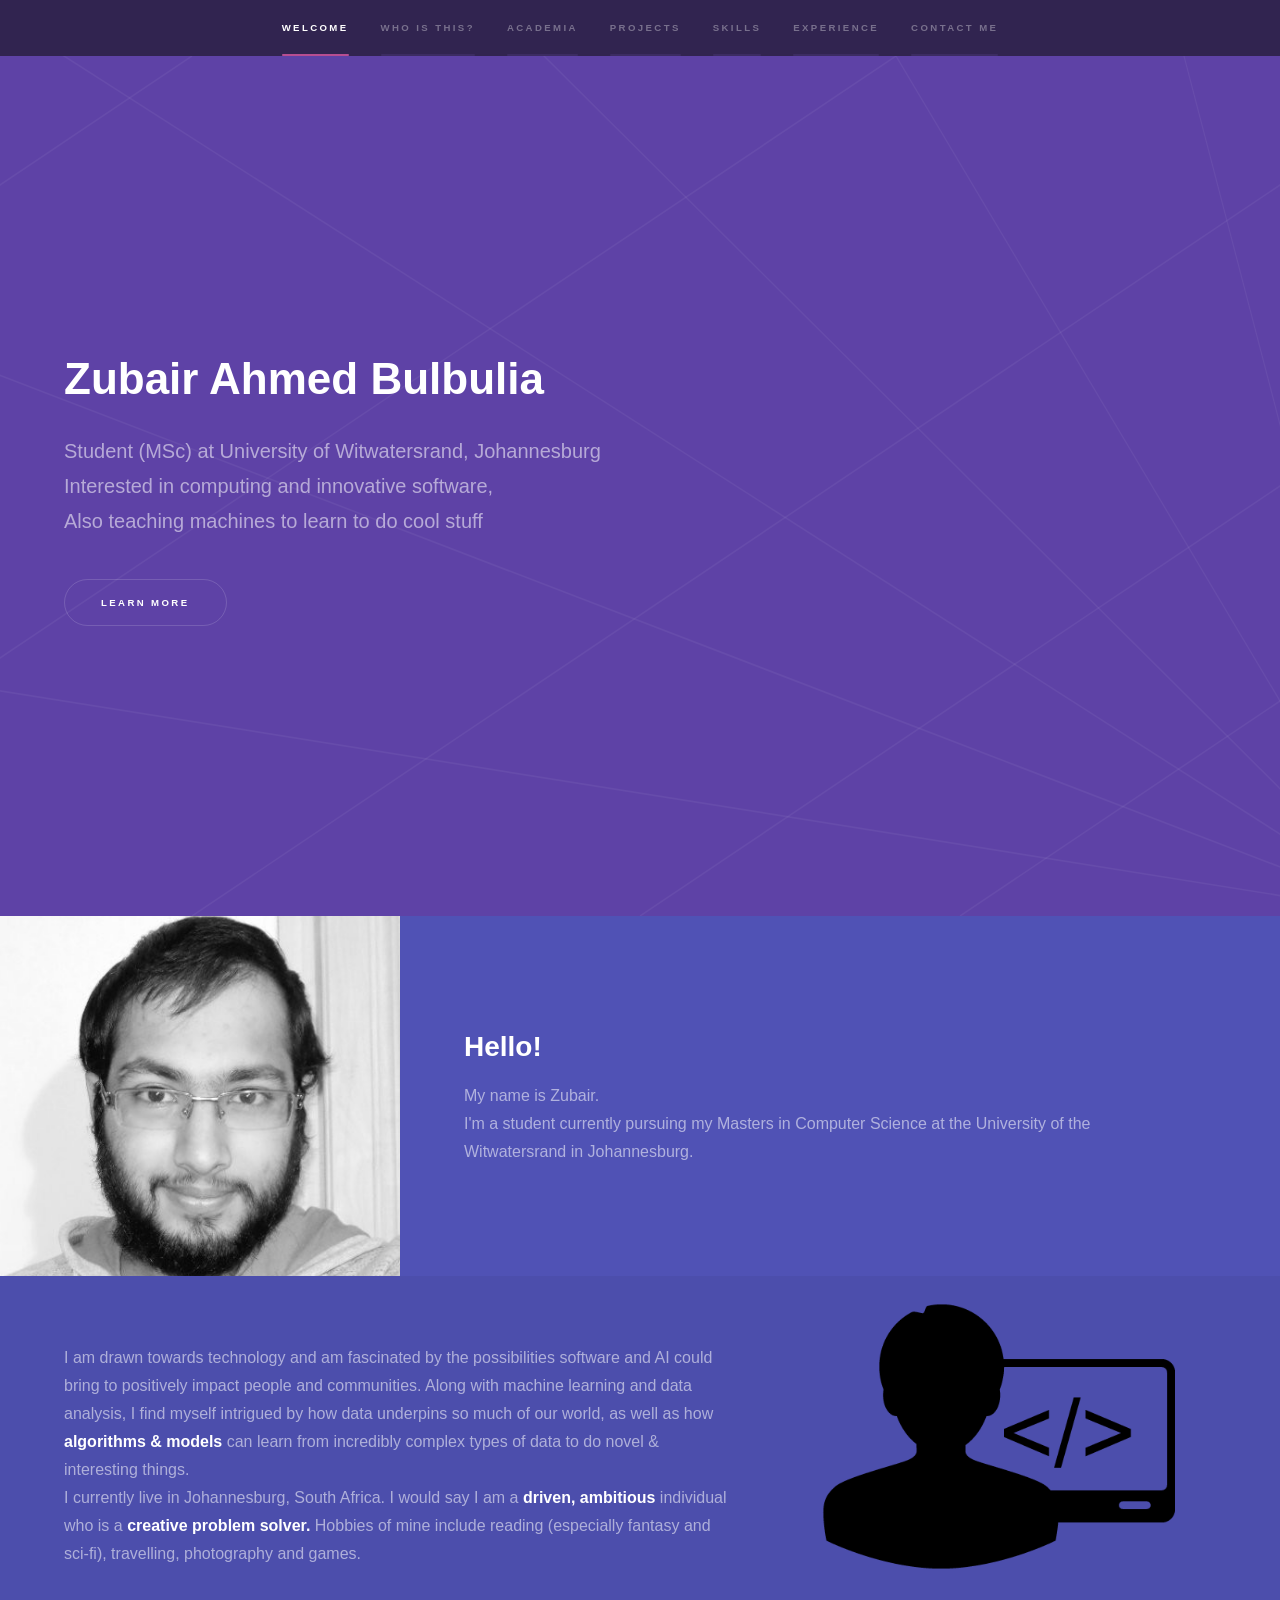
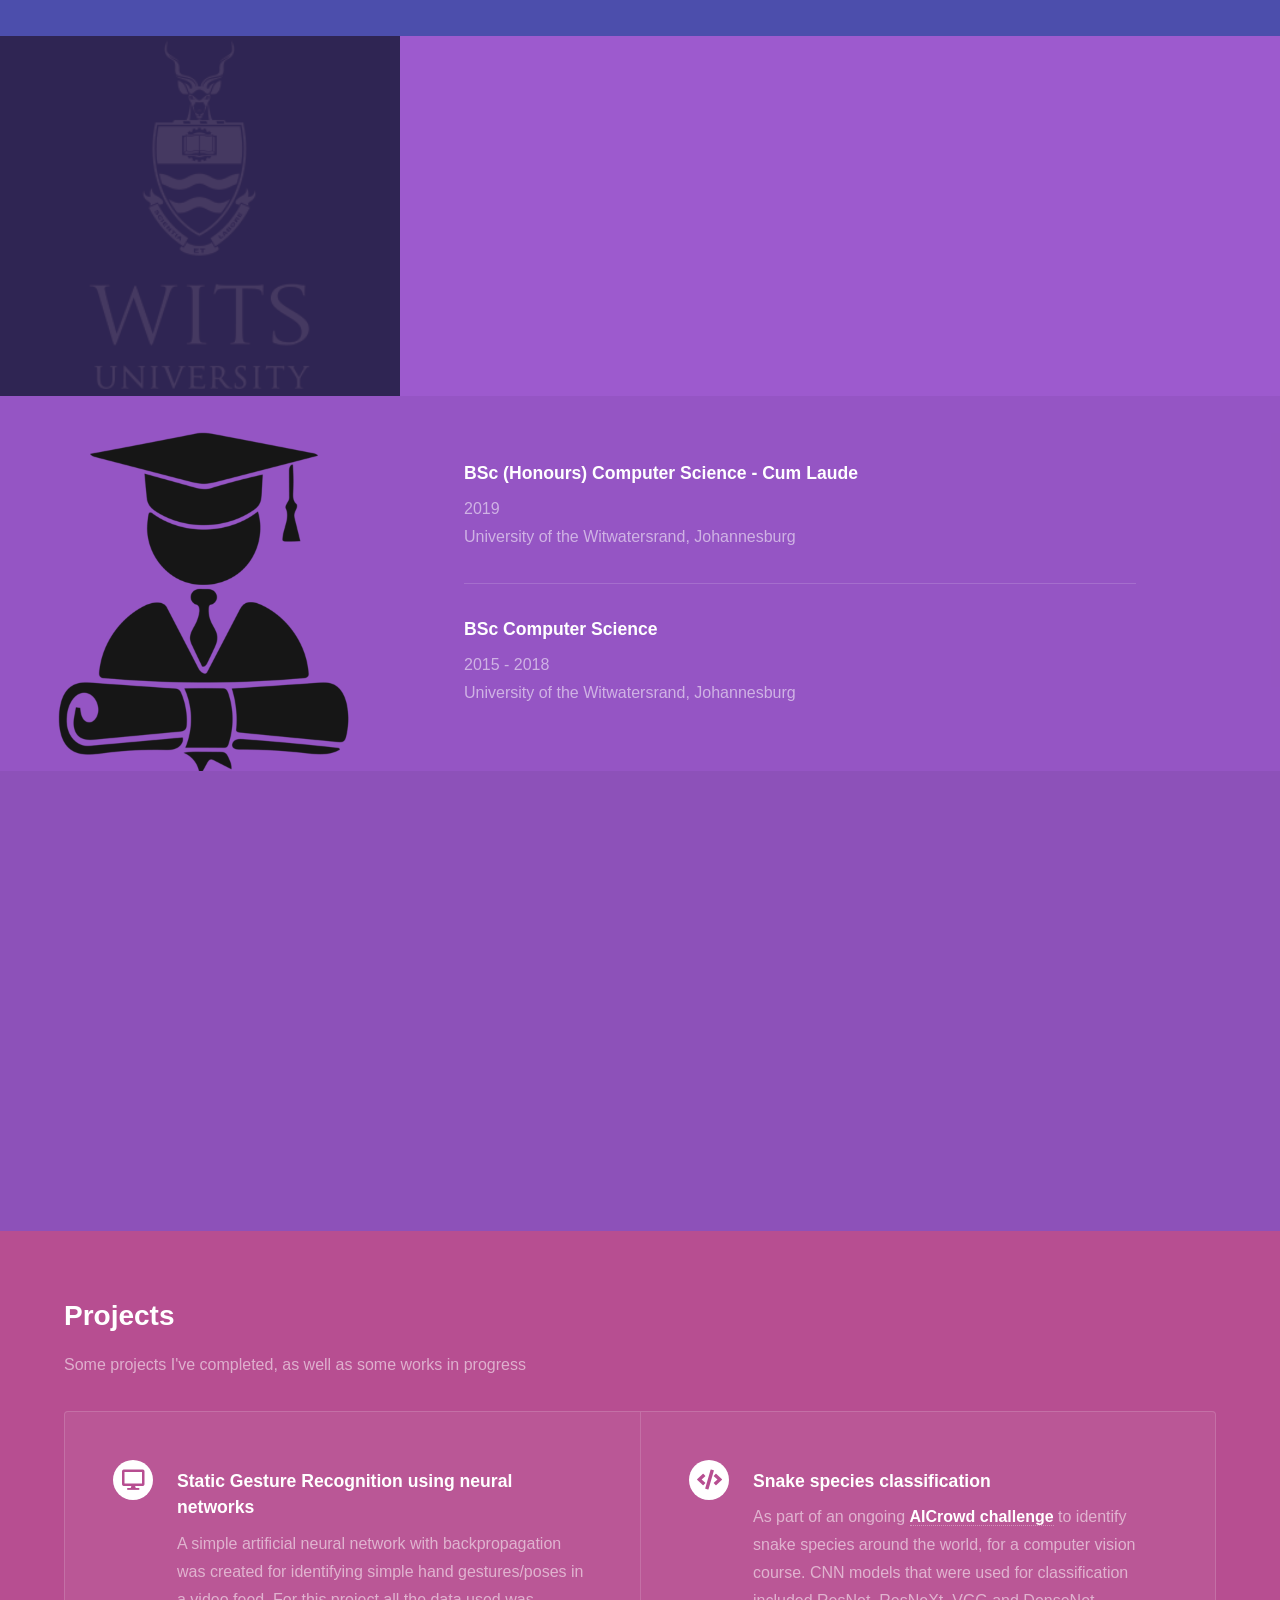
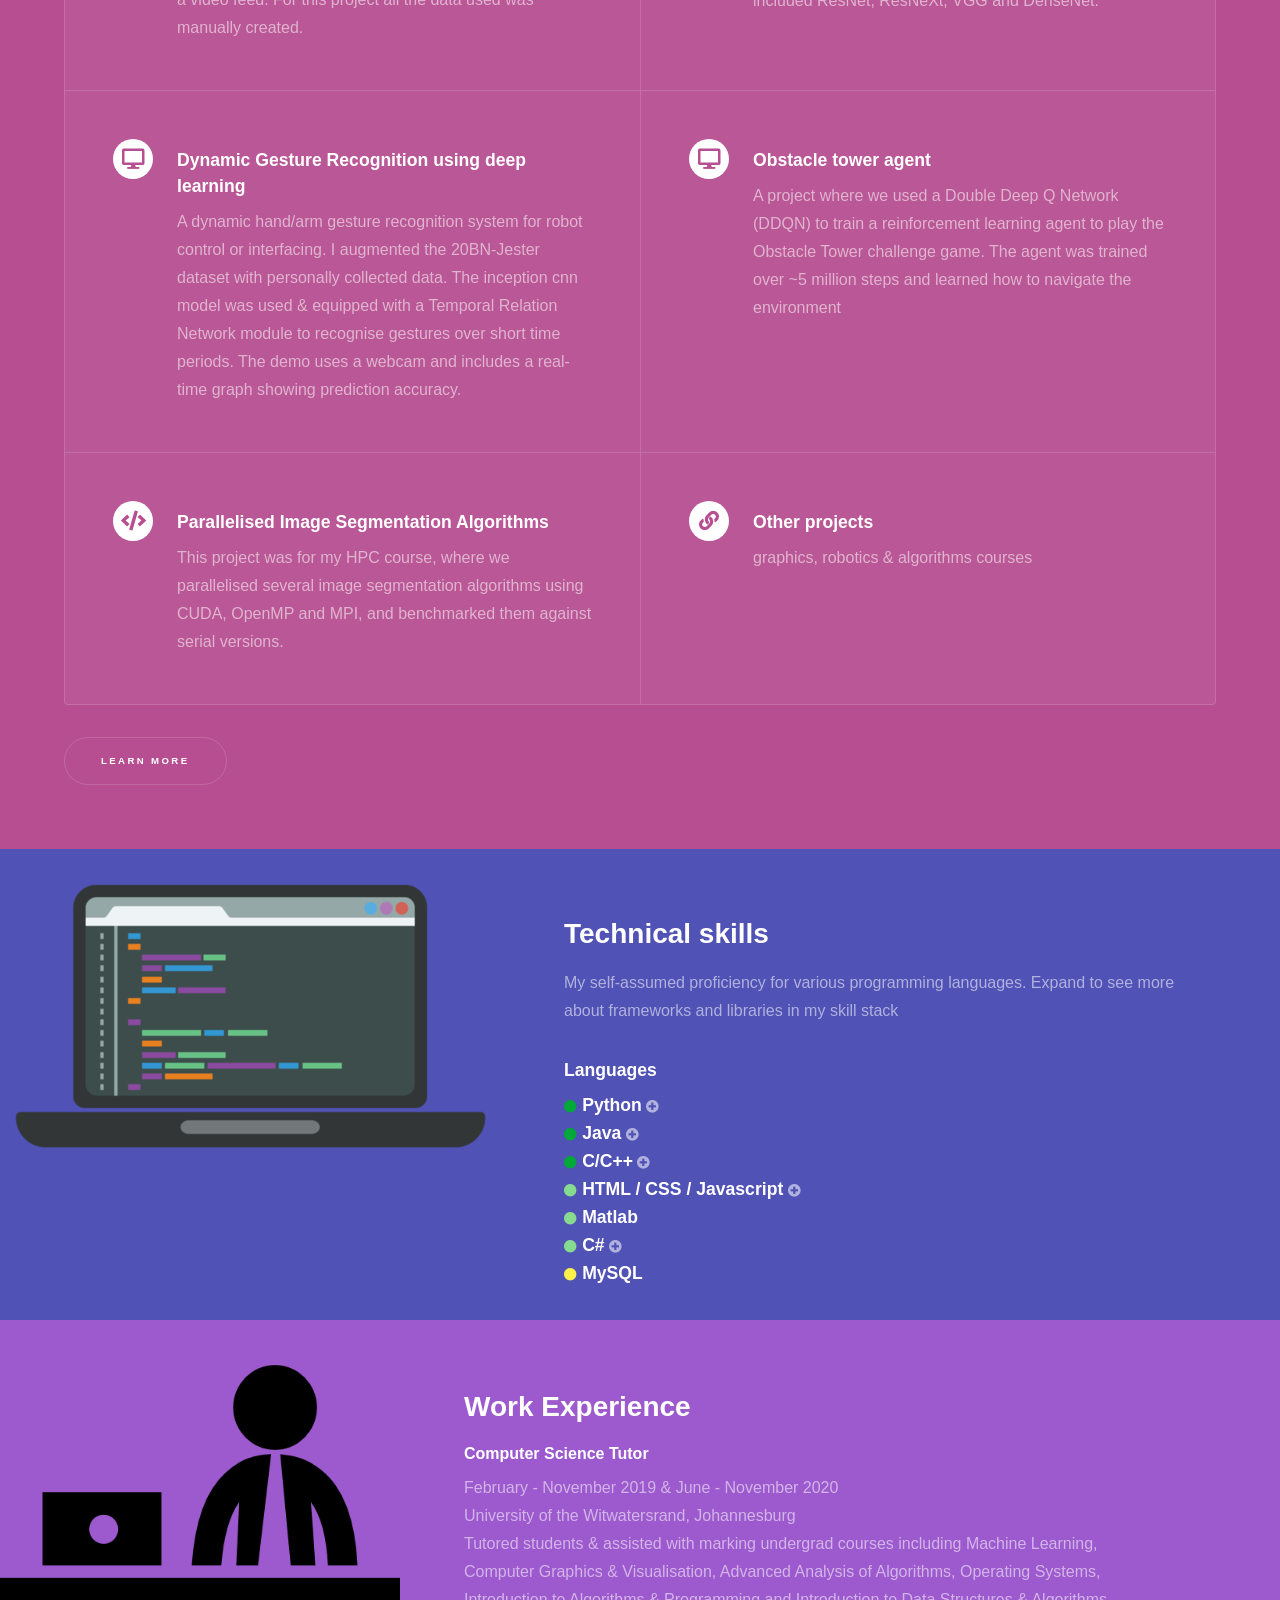
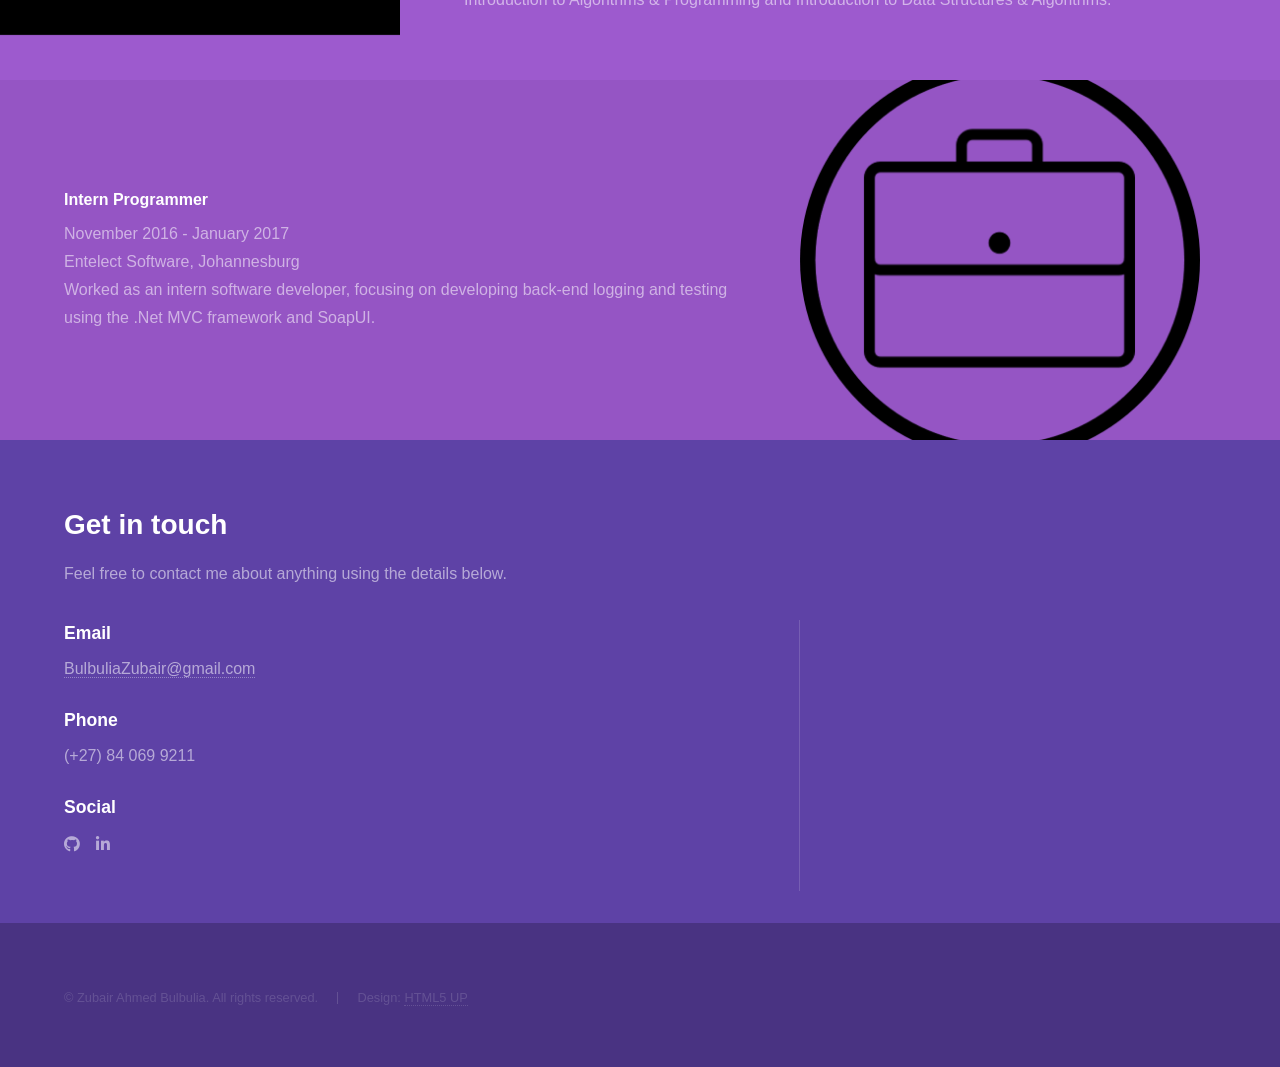
==== index.html @ 455f3949 "Uploaded site Created personal website with free html template from html5up.net" ====
<!DOCTYPE HTML>
<!--
	Hyperspace by HTML5 UP
	html5up.net | @ajlkn
	Free for personal and commercial use under the CCA 3.0 license (html5up.net/license)
-->
<html>
	<head>
		<title>Zubair Ahmed Bulbulia</title>
		<meta charset="utf-8" />
		<meta name="viewport" content="width=device-width, initial-scale=1, user-scalable=no" />
		<link rel="stylesheet" href="assets/css/main.css" />
		<noscript><link rel="stylesheet" href="assets/css/noscript.css" /></noscript>
		<link rel="apple-touch-icon" sizes="180x180" href="/icons/apple-touch-icon.png">
		<link rel="icon" type="image/png" sizes="32x32" href="/icons/favicon-32x32.png">
		<link rel="icon" type="image/png" sizes="16x16" href="/icons/favicon-16x16.png">
		<link rel="manifest" href="/icons/site.webmanifest">
		<link rel="mask-icon" href="/icons/safari-pinned-tab.svg" color="#d55bd3">
		<link rel="shortcut icon" href="/icons/favicon.ico">
		<meta name="msapplication-TileColor" content="#2b5797">
		<meta name="msapplication-config" content="/icons/browserconfig.xml">
		<meta name="theme-color" content="#e0bbe9">

	</head>
	<body class="is-preload">

		<!-- Sidebar -->
			<section id="sidebar">
				<div class="inner">
					<nav>
						<ul>
							<li><a href="#intro">Welcome</a></li>
							<li><a href="#one">Who is this?</a></li>
							<li><a href="#two">Academia</a></li>
							<li><a href="#three">Projects</a></li>
							<li><a href="#four">Skills</a></li>
							<li><a href="#five">Experience</a></li>
							<li><a href="#six">Contact me</a></li>
						</ul>
					</nav>
				</div>
			</section>

		<!-- Wrapper -->
			<div id="wrapper">

				<!-- Intro -->
					<section id="intro" class="wrapper style1 fullscreen fade-up">
						<div class="inner">
							<h1>Zubair Ahmed Bulbulia</h1>
							<p> Student (MSc) at University of Witwatersrand, Johannesburg<br />  <!--- <a href="http://html5up.net">HTML5 UP</a> ---->
							Interested in computing and innovative software, <!-- that adds value--> <br/> Also teaching machines to learn to do cool stuff <!--- <a href="http://html5up.net/license">Creative Commons</a> ---> </p>
							<ul class="actions">
								<li><a href="#one" class="button scrolly">Learn more</a></li>
							</ul>
						</div>
					</section>

				<!-- One -->
					<section id="one" class="wrapper style2 spotlights">
						<section>
							<a href="#" class="image"><img src="images/pic01.jpg" alt="" data-position="center center" /></a>
							<div class="content">
								<div class="inner">
									<h2>Hello!</h2>
									<p>My name is Zubair. <br/> 
									I'm a student currently pursuing my Masters in Computer Science at the University of the Witwatersrand in Johannesburg.</p>

									<!--- <ul class="actions">
										<li><a href="generic.html" class="button">Learn more</a></li>
									</ul> --->
								</div>
							</div>
						</section>
						<section>
							<!--- <a href="#" class="image"><img src="images/pic02.jpg" alt="" data-position="top center" /></a> --->
							<div class="content">
								<div class="inner">
									<!--- <h2>Feugiat consequat</h2> --->
									<p>I am drawn towards technology and am fascinated by the possibilities software and AI could bring to positively impact people and communities. Along with machine learning and data analysis, I find myself intrigued by how data underpins so much of our world, as well as how <b>algorithms & models</b> can learn from incredibly complex types of data to do novel & interesting things.  <br/>
									I currently live in Johannesburg, South Africa. I would say I am a <b>driven, ambitious</b> individual who is a <b>creative problem solver.</b> Hobbies of mine include reading (especially fantasy and sci-fi), travelling, photography and games.</p>
									<!--- <ul class="actions">
										<li><a href="generic.html" class="button">Learn more</a></li>
									</ul> --->
								</div>
							</div>
								<a href="#" class="image"><img src="images/window_tag2.png" alt="" data-position="rights rights" /></a>
						</section>
						<!---- <section>
							<a href="#" class="image"><img src="images/pic03.jpg" alt="" data-position="25% 25%" /></a>
							<div class="content">
								<div class="inner">
									<h2>Ultricies aliquam</h2>
									<p>Phasellus convallis elit id ullamcorper pulvinar. Duis aliquam turpis mauris, eu ultricies erat malesuada quis. Aliquam dapibus.</p>
									<ul class="actions">
										<li><a href="generic.html" class="button">Learn more</a></li>
									</ul>
								</div>
							</div>
						</section> --->
					</section>

				<!-- Two -->
					<section id="two" class="wrapper style4 spotlights">
						<section>
							<a href="#" class="image"><img src="images/Wits2.png" alt="" data-position="center center" /></a>
							<div class="content">
								<div class="inner">
									<h2>Academic History</h2>
									<br />
									<h3>MSc Computer Science</h3>
									<p>2020 - current <br/>
									University of the Witwatersrand, Johannesburg</p>
								</div>
							</div>
						</section>
						<section>
							<a href="#" class="image"><img src="images/grad.png" alt="" data-position="top center" /></a>
							<div class="content">
								<div class="inner">
									<h3>BSc (Honours) Computer Science - Cum Laude </h3>
									<p>2019 <br/>
									University of the Witwatersrand, Johannesburg</p>
									<hr />
									<h3>BSc Computer Science </h3>
									<p>2015 - 2018 <br/>
									University of the Witwatersrand, Johannesburg</p>
								</div>
							</div>
						</section>
						<section>
							<!-- <a href="#" class="image"><img src="images/pic03.jpg" alt="" data-position="25% 25%" /></a> -->
							<div class="content">
								<div class="inner">
									<h2>Accolades</h2>
									<ul>
										<li><i> <b>University Entrance Scholarship</b> </i> </li>
										Was a recipient of a university entrance scholarship based on academic results.
										<li><i> <b>University Postgraduate Merit Award</b> </i> </li>
										Was a recipient of Postgraduate Merit awards for academic merit in 2019 and 2020.
										<li><i> <b>Part of 2018 CHPC ISC team</b> </i> </li>
										Was a member of the CHPC team for the ISC 2018 International Student Cluster Competition.
									</ul>
									<ul class="actions">
										<li><a href="http://www.stem-trek.org/2018/01/02/chpc-2017/" class="button">Learn more</a></li>
									</ul>
								</div>
							</div>
						</section> 
					</section>

				<!-- Three -->
					<section id="three" class="wrapper style3 fade-up">
						<div class="inner">
							<h2>Projects</h2>
							<p>Some projects I've completed, as well as some works in progress </p> <!--- should put I put a github link here? --->
							<div class="features">
								<section>
									<span class="icon solid major fa-desktop"></span>
									<h3>Static Gesture Recognition using neural networks</h3>
									<p> A simple artificial neural network with backpropagation was created for identifying simple hand gestures/poses in a video feed. For this project all the data used was manually created. </p>
								</section>
								<section>
									<span class="icon solid major fa-code"></span>
									<h3>Snake species classification</h3>
									<p>As part of an ongoing <a href="https://www.aicrowd.com/challenges/snake-species-identification-challenge" target="_blank"><b>AICrowd challenge</b></a> to identify snake species around the world, for a computer vision course. CNN models that were used for classification included ResNet, ResNeXt, VGG and DenseNet.    </p>
								</section>
								<section>
									<span class="icon solid major fa-desktop"></span>
									<h3>Dynamic Gesture Recognition using deep learning</h3>
									<p>A dynamic hand/arm gesture recognition system for robot control or interfacing. I augmented the 20BN-Jester dataset with personally collected data. The inception cnn model was used & equipped with a Temporal Relation Network module to recognise gestures over short time periods. The demo uses a webcam and includes a real-time graph showing prediction accuracy. </p>
								</section>
								<section>
									<span class="icon solid major fa-desktop"></span>
									<h3>Obstacle tower agent</h3>
									<p>A project where we used a Double Deep Q Network (DDQN) to train a reinforcement learning agent to play the Obstacle Tower challenge game. The agent was trained over ~5 million steps and learned how to navigate the environment </p>
								</section>
								<section>
									<span class="icon solid major fa-code"></span>
									<h3>Parallelised Image Segmentation Algorithms</h3>
									<p> This project was for my HPC course, where we parallelised several image segmentation algorithms using CUDA, OpenMP and MPI, and benchmarked them against serial versions. </p>
								</section>
								<section>
									<span class="icon solid major fa-link"></span>
									<h3>Other projects</h3>
									<p>graphics, robotics & algorithms courses  </p>
								</section>
							</div>
							<ul class="actions">
								<li><a href="generic.html" class="button">Learn more</a></li>
							</ul>
						</div>
					</section>

				<!-- Four-Skills -->
					<section id="four" class="wrapper style2 spotlights">
						<section>
							<a href="#" class="image2"><img src="images/laptop_code2.png" alt="" data-position="center center" /></a>
							<div class="content">
								<div class="inner">
									<h2>Technical skills</h2>
									<p>My self-assumed proficiency for various programming languages. Expand to see more about frameworks and libraries in my skill stack</p>
									<h3>Languages</h3>
										<i class="icon solid fa-circle high"> </i>
										<h3 class=inline>Python</h3> <i> <a href="javascript:void(0)" id="pyexpand" class="icon solid fa-plus-circle plusbutton"></a> </i> <br>
											<div class="lang_details" id="pydiv">
												<div class="column">
													<h5>Machine Learning</h5>
													<li>PyTorch <i class="icon solid fa-circle high"> </i> </li>
													<li>Tensorflow <i class="icon solid fa-circle mid"> </i> </li>
													<li>Keras <i class="icon solid fa-circle mid"> </i> </li>
													<li>SciKit-learn <i class="icon solid fa-circle high"> </i> </li>
												</div>

												<div class="column">
													<h5>Dev</h5>
													<li>Django <i class="icon solid fa-circle mid"> </i></li>
													<li>Flask <i class="icon solid fa-circle low"> </i></li>
												</div>

												<div class="column">
													<h5>Additional Libraries</h5>
													<li>Pandas <i class="icon solid fa-circle high"> </i></li>
													<li>Matplotlib <i class="icon solid fa-circle high"> </i></li>
													<li>OpenCV <i class="icon solid fa-circle mid"> </i></li>
													<li>NumPy <i class="icon solid fa-circle mid"> </i></li>
													<li>Seaborn <i class="icon solid fa-circle mid"> </i></li>
													<li>Gym <i class="icon solid fa-circle low"> </i></li>
													
												</div>
											</div>

										<i class="icon solid fa-circle high"> </i>
										<h3 class=inline>Java</h3> <i> <a href="javascript:void(0)"  id="javaexpand" class="icon solid fa-plus-circle plusbutton"></a> </i> <br>
											<div class="lang_details" id="javadiv">
												<div class="column">
													<h5>IDEs and Frameworks</h5>
													<li>Eclipse <i class="icon solid fa-circle high"> </i></li>
													<li>Android Studio <i class="icon solid fa-circle mid"> </i></li>
													<li>Spring <i class="icon solid fa-circle high"> </i></li>
												</div>
											</div>

										<i class="icon solid fa-circle high"> </i>
										<h3 class=inline>C/C++</h3> <a href="javascript:void(0)" id="cppexpand" class="icon solid fa-plus-circle plusbutton"></a> </i> <br>
											<div class="lang_details" id="cppdiv">
												<div class="column">
													<h5>Parallel computation</h5>
													<li>OpenMP <i class="icon solid fa-circle mid"> </i></li>
													<li>CUDA <i class="icon solid fa-circle mid"> </i></li>
													<li>MPI <i class="icon solid fa-circle mid"> </i></li>
												</div>
												<div class="column">
													<h5>Graphics</h5>
													<li>OpenGL <i class="icon solid fa-circle mid"> </i></li>
												</div>
											</div>

										<i class="icon solid fa-circle mid"> </i>
										<h3 class=inline>HTML / CSS / Javascript</h3> <i> <a href="javascript:void(0)"  id="jsexpand" class="icon solid fa-plus-circle plusbutton"></a> </i> <br>
											<div class="lang_details" id="jsdiv">
												<div class="column">
													<li>Node.js <i class="icon solid fa-circle mid"> </i></li>
													<h5>JS libraries</h5>
													<li>Bootstrap  <i class="icon solid fa-circle high"> </i></li>
													<li>JQuery <i class="icon solid fa-circle low"> </i></li>
												</div>

												<div class="column">
													<h5>Frameworks</h5>
													<li>React <i class="icon solid fa-circle mid"> </i></li>
													<li>AngularJS <i class="icon solid fa-circle low"> </i></li>
												</div>

												<div class="column">
													<h5>Graphics</h5>
													<li>Three.js <i class="icon solid fa-circle high"> </i> </li>
												</div>
											</div>

										<i class="icon solid fa-circle mid"> </i>
										<h3 class=inline>Matlab</h3> <br>

										<i class="icon solid fa-circle mid"> </i>
										<h3 class=inline>C#</h3> <i> <a href="javascript:void(0)"  id="csharpexpand" class="icon solid fa-plus-circle plusbutton"></a> </i> <br>
											<div class="lang_details" id="csharpdiv">
												<div class="column">
													<h5>Frameworks</h5>
													<li>ASP.NET<i class="icon solid fa-circle low"> </i></li>
													<!-- <li> Xamarin <i class="icon solid fa-circle low"> </i></li> -->
												</div>
											</div>

										<i class="icon solid fa-circle low"> </i>
										<h3 class=inline>MySQL</h3> <br>
								</div>
							</div>
						</section>
					</section>

				<!-- Five - Experience -->
					<section id="five" class="wrapper style4 spotlights">
						<section>
							<a href="#" class="image"><img src="images/pic_exp02.png" alt="" data-position="center center" /></a>
							<div class="content">
								<div class="inner">
									<h2>Work Experience</h2>
									<h4>Computer Science Tutor</h4>
									<p>February - November 2019 & June - November 2020<br/> 
									University of the Witwatersrand, Johannesburg <br />
									Tutored students & assisted with marking undergrad courses including Machine Learning, Computer Graphics & Visualisation, Advanced Analysis of Algorithms, Operating Systems, Introduction to Algorithms & Programming and Introduction to Data Structures & Algorithms. </p>

								</div>
							</div>
						</section>
						<section>
							<!--- <a href="#" class="image"><img src="images/pic02.jpg" alt="" data-position="top center" /></a> --->
							<div class="content">
								<div class="inner">
									<h4>Intern Programmer</h4> 
									<p>November 2016 - January 2017 <br/>
									Entelect Software, Johannesburg <br/>
									Worked as an intern software developer, focusing on developing back-end logging and testing using the .Net MVC framework and SoapUI.</p>
								</div>
							</div>
							<a href="#" class="image"><img src="images/pic_exp01.png" alt="" data-position="rights rights" /></a>
						</section>
					</section>

				<!-- Six -->
					<section id="six" class="wrapper style1 fade-up">
						<div class="inner">
							<h2>Get in touch</h2>
							<p>Feel free to contact me about anything using the details below.</p>
							<div class="split style1">
								<section>
									<ul class="contact">
										<!--- <li>
											<h3>Address</h3>
											<span>123 Somewhere Road <br />
											Johannesburg<br />
											South Africa</span>
										</li> -->
										<li>
											<h3>Email</h3>
											<a  href = "mailto: BulbuliaZubair@gmail.com">BulbuliaZubair@gmail.com</a>
										</li>
										<li>
											<h3>Phone</h3>
											<span>(+27) 84 069 9211</span>
										</li>
										<li>
											<h3>Social</h3>
											<ul class="icons">
												<!-- <li><a href="#" class="icon brands fa-twitter"><span class="label">Twitter</span></a></li>
												<li><a href="#" class="icon brands fa-facebook-f"><span class="label">Facebook</span></a></li>
												<li><a href="#" class="icon brands fa-instagram"><span class="label">Instagram</span></a></li> -->
												<li><a href="https://github.com" class="icon brands fa-github"><span class="label">GitHub</span></a></li>
												<li><a href="https://www.linkedin.com/in/zubair-bulbulia-702013116/" class="icon brands fa-linkedin-in"><span class="label">LinkedIn</span></a></li>
											</ul>
										</li>
									</ul>
								</section>
							</div>
						</div>
					</section>

			</div>

		<!-- Footer -->
			<footer id="footer" class="wrapper style1-alt">
				<div class="inner">
					<ul class="menu">
						<li>&copy; Zubair Ahmed Bulbulia. All rights reserved.</li><li>Design: <a href="http://html5up.net">HTML5 UP</a></li>
					</ul>
				</div>
			</footer>

		<!-- Scripts -->
			<script src="assets/js/jquery.min.js"></script>
			<script src="assets/js/jquery.scrollex.min.js"></script>
			<script src="assets/js/jquery.scrolly.min.js"></script>
			<script src="assets/js/browser.min.js"></script>
			<script src="assets/js/breakpoints.min.js"></script>
			<script src="assets/js/util.js"></script>
			<script src="assets/js/main.js"></script>

	</body>
</html>
---- assets/css/main.css ----
@import url(fontawesome-all.min.css);

/*
	Hyperspace by HTML5 UP
	html5up.net | @ajlkn
	Free for personal and commercial use under the CCA 3.0 license (html5up.net/license)
*/

html, body, div, span, applet, object,
iframe, h1, h2, h3, h4, h5, h6, p, blockquote,
pre, a, abbr, acronym, address, big, cite,
code, del, dfn, em, img, ins, kbd, q, s, samp,
small, strike, strong, sub, sup, tt, var, b,
u, i, center, dl, dt, dd, ol, ul, li, fieldset,
form, label, legend, table, caption, tbody,
tfoot, thead, tr, th, td, article, aside,
canvas, details, embed, figure, figcaption,
footer, header, hgroup, menu, nav, output, ruby,
section, summary, time, mark, audio, video {
	margin: 0;
	padding: 0;
	border: 0;
	font-size: 100%;
	font: inherit;
	vertical-align: baseline;}

article, aside, details, figcaption, figure,
footer, header, hgroup, menu, nav, section {
	display: block;}

body {
	line-height: 1;
}

ol, ul {
	list-style: none;
}

blockquote, q {
	quotes: none;
}

	blockquote:before, blockquote:after, q:before, q:after {
		content: '';
		content: none;
	}

table {
	border-collapse: collapse;
	border-spacing: 0;
}

body {
	-webkit-text-size-adjust: none;
}

mark {
	background-color: transparent;
	color: inherit;
}

input::-moz-focus-inner {
	border: 0;
	padding: 0;
}

input, select, textarea {
	-moz-appearance: none;
	-webkit-appearance: none;
	-ms-appearance: none;
	appearance: none;
}

/* Basic */

	@-ms-viewport {
		width: device-width;
	}

	body {
		-ms-overflow-style: scrollbar;
	}

	@media screen and (max-width: 480px) {

		html, body {
			min-width: 320px;
		}

	}

	html {
		box-sizing: border-box;
	}

	*, *:before, *:after {
		box-sizing: inherit;
	}

	body {
		background: #312450;
	}

		body.is-preload *, body.is-preload *:before, body.is-preload *:after {
			-moz-animation: none !important;
			-webkit-animation: none !important;
			-ms-animation: none !important;
			animation: none !important;
			-moz-transition: none !important;
			-webkit-transition: none !important;
			-ms-transition: none !important;
			transition: none !important;
		}

/* Type */

	body, input, select, textarea {
		color: rgba(255, 255, 255, 0.55);
		font-family: Arial, Helvetica, sans-serif;
		font-size: 16.5pt;
		font-weight: normal;
		line-height: 1.75;
	}

		@media screen and (max-width: 1680px) {

			body, input, select, textarea {
				font-size: 13pt;
			}

		}

		@media screen and (max-width: 1280px) {

			body, input, select, textarea {
				font-size: 12pt;
			}

		}

		@media screen and (max-width: 360px) {

			body, input, select, textarea {
				font-size: 11pt;
			}

		}

	a {
		-moz-transition: color 0.2s ease, border-bottom-color 0.2s ease;
		-webkit-transition: color 0.2s ease, border-bottom-color 0.2s ease;
		-ms-transition: color 0.2s ease, border-bottom-color 0.2s ease;
		transition: color 0.2s ease, border-bottom-color 0.2s ease;
		border-bottom: dotted 1px rgba(255, 255, 255, 0.35);
		color: inherit;
		text-decoration: none;
	}

		a:hover {
			border-bottom-color: transparent;
			color: #ffffff;
		}

	strong, b {
		color: #ffffff;
		font-weight: bold;
	}

	em, i {
		font-style: italic;
	}

	p {
		margin: 0 0 2em 0;
	}

	h1, h2, h3, h4, h5, h6 {
		color: #ffffff;
		font-weight: bold;
		line-height: 1.5;
		margin: 0 0 0.5em 0;
	}

		h1 a, h2 a, h3 a, h4 a, h5 a, h6 a {
			color: inherit;
			text-decoration: none;
		}

	h1 {
		font-size: 2.75em;
	}

		h1.major {
			margin: 0 0 1.3em 0;
			position: relative;
			padding-bottom: 0.35em;
		}

			h1.major:after {
				background-image: -moz-linear-gradient(to right, #5e42a6, #b74e91);
				background-image: -webkit-linear-gradient(to right, #5e42a6, #b74e91);
				background-image: -ms-linear-gradient(to right, #5e42a6, #b74e91);
				background-image: linear-gradient(to right, #5e42a6, #b74e91);
				-moz-transition: max-width 0.2s ease;
				-webkit-transition: max-width 0.2s ease;
				-ms-transition: max-width 0.2s ease;
				transition: max-width 0.2s ease;
				border-radius: 0.2em;
				bottom: 0;
				content: '';
				height: 0.05em;
				position: absolute;
				right: 0;
				width: 100%;
			}

	h2 {
		font-size: 1.75em;
	}

	h3 {
		font-size: 1.1em;
	}

	h3.inline {
		display:inline;
	}

	h4 {
		font-size: 1em;
	}

	h5 {
		font-size: 0.8em;
	}

	h6 {
		font-size: 0.6em;
	}

	@media screen and (max-width: 736px) {

		h1 {
			font-size: 2em;
		}

		h2 {
			font-size: 1.25em;
		}

		h3 {
			font-size: 1em;
		}

		h4 {
			font-size: 0.8em;
		}

		h5 {
			font-size: 0.6em;
		}

		h6 {
			font-size: 0.6em;
		}

	}

	sub {
		font-size: 0.8em;
		position: relative;
		top: 0.5em;
	}

	sup {
		font-size: 0.8em;
		position: relative;
		top: -0.5em;
	}

	blockquote {
		border-left: solid 4px rgba(255, 255, 255, 0.15);
		font-style: italic;
		margin: 0 0 2em 0;
		padding: 0.5em 0 0.5em 2em;
	}

	code {
		background: rgba(255, 255, 255, 0.05);
		border-radius: 0.25em;
		border: solid 1px rgba(255, 255, 255, 0.15);
		font-family: "Courier New", monospace;
		font-size: 0.9em;
		margin: 0 0.25em;
		padding: 0.25em 0.65em;
	}

	pre {
		-webkit-overflow-scrolling: touch;
		font-family: "Courier New", monospace;
		font-size: 0.9em;
		margin: 0 0 2em 0;
	}

		pre code {
			display: block;
			line-height: 1.75em;
			padding: 1em 1.5em;
			overflow-x: auto;
		}

	hr {
		border: 0;
		border-bottom: solid 1px rgba(255, 255, 255, 0.15);
		margin: 2em 0;
	}

		hr.major {
			margin: 3em 0;
		}

	.align-left {
		text-align: left;
	}

	.align-center {
		text-align: center;
	}

	.align-right {
		text-align: right;
	}

/* Row */

	.row {
		display: flex;
		flex-wrap: wrap;
		box-sizing: border-box;
		align-items: stretch;
	}

		.row > * {
			box-sizing: border-box;
		}

		.row.gtr-uniform > * > :last-child {
			margin-bottom: 0;
		}

		.row.aln-left {
			justify-content: flex-start;
		}

		.row.aln-center {
			justify-content: center;
		}

		.row.aln-right {
			justify-content: flex-end;
		}

		.row.aln-top {
			align-items: flex-start;
		}

		.row.aln-middle {
			align-items: center;
		}

		.row.aln-bottom {
			align-items: flex-end;
		}

		.row > .imp {
			order: -1;
		}

		.row > .col-1 {
			width: 8.33333%;
		}

		.row > .off-1 {
			margin-left: 8.33333%;
		}

		.row > .col-2 {
			width: 16.66667%;
		}

		.row > .off-2 {
			margin-left: 16.66667%;
		}

		.row > .col-3 {
			width: 25%;
		}

		.row > .off-3 {
			margin-left: 25%;
		}

		.row > .col-4 {
			width: 33.33333%;
		}

		.row > .off-4 {
			margin-left: 33.33333%;
		}

		.row > .col-5 {
			width: 41.66667%;
		}

		.row > .off-5 {
			margin-left: 41.66667%;
		}

		.row > .col-6 {
			width: 50%;
		}

		.row > .off-6 {
			margin-left: 50%;
		}

		.row > .col-7 {
			width: 58.33333%;
		}

		.row > .off-7 {
			margin-left: 58.33333%;
		}

		.row > .col-8 {
			width: 66.66667%;
		}

		.row > .off-8 {
			margin-left: 66.66667%;
		}

		.row > .col-9 {
			width: 75%;
		}

		.row > .off-9 {
			margin-left: 75%;
		}

		.row > .col-10 {
			width: 83.33333%;
		}

		.row > .off-10 {
			margin-left: 83.33333%;
		}

		.row > .col-11 {
			width: 91.66667%;
		}

		.row > .off-11 {
			margin-left: 91.66667%;
		}

		.row > .col-12 {
			width: 100%;
		}

		.row > .off-12 {
			margin-left: 100%;
		}

		.row.gtr-0 {
			margin-top: 0;
			margin-left: 0em;
		}

			.row.gtr-0 > * {
				padding: 0 0 0 0em;
			}

			.row.gtr-0.gtr-uniform {
				margin-top: 0em;
			}

				.row.gtr-0.gtr-uniform > * {
					padding-top: 0em;
				}

		.row.gtr-25 {
			margin-top: 0;
			margin-left: -0.375em;
		}

			.row.gtr-25 > * {
				padding: 0 0 0 0.375em;
			}

			.row.gtr-25.gtr-uniform {
				margin-top: -0.375em;
			}

				.row.gtr-25.gtr-uniform > * {
					padding-top: 0.375em;
				}

		.row.gtr-50 {
			margin-top: 0;
			margin-left: -0.75em;
		}

			.row.gtr-50 > * {
				padding: 0 0 0 0.75em;
			}

			.row.gtr-50.gtr-uniform {
				margin-top: -0.75em;
			}

				.row.gtr-50.gtr-uniform > * {
					padding-top: 0.75em;
				}

		.row {
			margin-top: 0;
			margin-left: -1.5em;
		}

			.row > * {
				padding: 0 0 0 1.5em;
			}

			.row.gtr-uniform {
				margin-top: -1.5em;
			}

				.row.gtr-uniform > * {
					padding-top: 1.5em;
				}

		.row.gtr-150 {
			margin-top: 0;
			margin-left: -2.25em;
		}

			.row.gtr-150 > * {
				padding: 0 0 0 2.25em;
			}

			.row.gtr-150.gtr-uniform {
				margin-top: -2.25em;
			}

				.row.gtr-150.gtr-uniform > * {
					padding-top: 2.25em;
				}

		.row.gtr-200 {
			margin-top: 0;
			margin-left: -3em;
		}

			.row.gtr-200 > * {
				padding: 0 0 0 3em;
			}

			.row.gtr-200.gtr-uniform {
				margin-top: -3em;
			}

				.row.gtr-200.gtr-uniform > * {
					padding-top: 3em;
				}

		@media screen and (max-width: 1680px) {

			.row {
				display: flex;
				flex-wrap: wrap;
				box-sizing: border-box;
				align-items: stretch;
			}

				.row > * {
					box-sizing: border-box;
				}

				.row.gtr-uniform > * > :last-child {
					margin-bottom: 0;
				}

				.row.aln-left {
					justify-content: flex-start;
				}

				.row.aln-center {
					justify-content: center;
				}

				.row.aln-right {
					justify-content: flex-end;
				}

				.row.aln-top {
					align-items: flex-start;
				}

				.row.aln-middle {
					align-items: center;
				}

				.row.aln-bottom {
					align-items: flex-end;
				}

				.row > .imp-xlarge {
					order: -1;
				}

				.row > .col-1-xlarge {
					width: 8.33333%;
				}

				.row > .off-1-xlarge {
					margin-left: 8.33333%;
				}

				.row > .col-2-xlarge {
					width: 16.66667%;
				}

				.row > .off-2-xlarge {
					margin-left: 16.66667%;
				}

				.row > .col-3-xlarge {
					width: 25%;
				}

				.row > .off-3-xlarge {
					margin-left: 25%;
				}

				.row > .col-4-xlarge {
					width: 33.33333%;
				}

				.row > .off-4-xlarge {
					margin-left: 33.33333%;
				}

				.row > .col-5-xlarge {
					width: 41.66667%;
				}

				.row > .off-5-xlarge {
					margin-left: 41.66667%;
				}

				.row > .col-6-xlarge {
					width: 50%;
				}

				.row > .off-6-xlarge {
					margin-left: 50%;
				}

				.row > .col-7-xlarge {
					width: 58.33333%;
				}

				.row > .off-7-xlarge {
					margin-left: 58.33333%;
				}

				.row > .col-8-xlarge {
					width: 66.66667%;
				}

				.row > .off-8-xlarge {
					margin-left: 66.66667%;
				}

				.row > .col-9-xlarge {
					width: 75%;
				}

				.row > .off-9-xlarge {
					margin-left: 75%;
				}

				.row > .col-10-xlarge {
					width: 83.33333%;
				}

				.row > .off-10-xlarge {
					margin-left: 83.33333%;
				}

				.row > .col-11-xlarge {
					width: 91.66667%;
				}

				.row > .off-11-xlarge {
					margin-left: 91.66667%;
				}

				.row > .col-12-xlarge {
					width: 100%;
				}

				.row > .off-12-xlarge {
					margin-left: 100%;
				}

				.row.gtr-0 {
					margin-top: 0;
					margin-left: 0em;
				}

					.row.gtr-0 > * {
						padding: 0 0 0 0em;
					}

					.row.gtr-0.gtr-uniform {
						margin-top: 0em;
					}

						.row.gtr-0.gtr-uniform > * {
							padding-top: 0em;
						}

				.row.gtr-25 {
					margin-top: 0;
					margin-left: -0.375em;
				}

					.row.gtr-25 > * {
						padding: 0 0 0 0.375em;
					}

					.row.gtr-25.gtr-uniform {
						margin-top: -0.375em;
					}

						.row.gtr-25.gtr-uniform > * {
							padding-top: 0.375em;
						}

				.row.gtr-50 {
					margin-top: 0;
					margin-left: -0.75em;
				}

					.row.gtr-50 > * {
						padding: 0 0 0 0.75em;
					}

					.row.gtr-50.gtr-uniform {
						margin-top: -0.75em;
					}

						.row.gtr-50.gtr-uniform > * {
							padding-top: 0.75em;
						}

				.row {
					margin-top: 0;
					margin-left: -1.5em;
				}

					.row > * {
						padding: 0 0 0 1.5em;
					}

					.row.gtr-uniform {
						margin-top: -1.5em;
					}

						.row.gtr-uniform > * {
							padding-top: 1.5em;
						}

				.row.gtr-150 {
					margin-top: 0;
					margin-left: -2.25em;
				}

					.row.gtr-150 > * {
						padding: 0 0 0 2.25em;
					}

					.row.gtr-150.gtr-uniform {
						margin-top: -2.25em;
					}

						.row.gtr-150.gtr-uniform > * {
							padding-top: 2.25em;
						}

				.row.gtr-200 {
					margin-top: 0;
					margin-left: -3em;
				}

					.row.gtr-200 > * {
						padding: 0 0 0 3em;
					}

					.row.gtr-200.gtr-uniform {
						margin-top: -3em;
					}

						.row.gtr-200.gtr-uniform > * {
							padding-top: 3em;
						}

		}

		@media screen and (max-width: 1280px) {

			.row {
				display: flex;
				flex-wrap: wrap;
				box-sizing: border-box;
				align-items: stretch;
			}

				.row > * {
					box-sizing: border-box;
				}

				.row.gtr-uniform > * > :last-child {
					margin-bottom: 0;
				}

				.row.aln-left {
					justify-content: flex-start;
				}

				.row.aln-center {
					justify-content: center;
				}

				.row.aln-right {
					justify-content: flex-end;
				}

				.row.aln-top {
					align-items: flex-start;
				}

				.row.aln-middle {
					align-items: center;
				}

				.row.aln-bottom {
					align-items: flex-end;
				}

				.row > .imp-large {
					order: -1;
				}

				.row > .col-1-large {
					width: 8.33333%;
				}

				.row > .off-1-large {
					margin-left: 8.33333%;
				}

				.row > .col-2-large {
					width: 16.66667%;
				}

				.row > .off-2-large {
					margin-left: 16.66667%;
				}

				.row > .col-3-large {
					width: 25%;
				}

				.row > .off-3-large {
					margin-left: 25%;
				}

				.row > .col-4-large {
					width: 33.33333%;
				}

				.row > .off-4-large {
					margin-left: 33.33333%;
				}

				.row > .col-5-large {
					width: 41.66667%;
				}

				.row > .off-5-large {
					margin-left: 41.66667%;
				}

				.row > .col-6-large {
					width: 50%;
				}

				.row > .off-6-large {
					margin-left: 50%;
				}

				.row > .col-7-large {
					width: 58.33333%;
				}

				.row > .off-7-large {
					margin-left: 58.33333%;
				}

				.row > .col-8-large {
					width: 66.66667%;
				}

				.row > .off-8-large {
					margin-left: 66.66667%;
				}

				.row > .col-9-large {
					width: 75%;
				}

				.row > .off-9-large {
					margin-left: 75%;
				}

				.row > .col-10-large {
					width: 83.33333%;
				}

				.row > .off-10-large {
					margin-left: 83.33333%;
				}

				.row > .col-11-large {
					width: 91.66667%;
				}

				.row > .off-11-large {
					margin-left: 91.66667%;
				}

				.row > .col-12-large {
					width: 100%;
				}

				.row > .off-12-large {
					margin-left: 100%;
				}

				.row.gtr-0 {
					margin-top: 0;
					margin-left: 0em;
				}

					.row.gtr-0 > * {
						padding: 0 0 0 0em;
					}

					.row.gtr-0.gtr-uniform {
						margin-top: 0em;
					}

						.row.gtr-0.gtr-uniform > * {
							padding-top: 0em;
						}

				.row.gtr-25 {
					margin-top: 0;
					margin-left: -0.375em;
				}

					.row.gtr-25 > * {
						padding: 0 0 0 0.375em;
					}

					.row.gtr-25.gtr-uniform {
						margin-top: -0.375em;
					}

						.row.gtr-25.gtr-uniform > * {
							padding-top: 0.375em;
						}

				.row.gtr-50 {
					margin-top: 0;
					margin-left: -0.75em;
				}

					.row.gtr-50 > * {
						padding: 0 0 0 0.75em;
					}

					.row.gtr-50.gtr-uniform {
						margin-top: -0.75em;
					}

						.row.gtr-50.gtr-uniform > * {
							padding-top: 0.75em;
						}

				.row {
					margin-top: 0;
					margin-left: -1.5em;
				}

					.row > * {
						padding: 0 0 0 1.5em;
					}

					.row.gtr-uniform {
						margin-top: -1.5em;
					}

						.row.gtr-uniform > * {
							padding-top: 1.5em;
						}

				.row.gtr-150 {
					margin-top: 0;
					margin-left: -2.25em;
				}

					.row.gtr-150 > * {
						padding: 0 0 0 2.25em;
					}

					.row.gtr-150.gtr-uniform {
						margin-top: -2.25em;
					}

						.row.gtr-150.gtr-uniform > * {
							padding-top: 2.25em;
						}

				.row.gtr-200 {
					margin-top: 0;
					margin-left: -3em;
				}

					.row.gtr-200 > * {
						padding: 0 0 0 3em;
					}

					.row.gtr-200.gtr-uniform {
						margin-top: -3em;
					}

						.row.gtr-200.gtr-uniform > * {
							padding-top: 3em;
						}

		}

		@media screen and (max-width: 980px) {

			.row {
				display: flex;
				flex-wrap: wrap;
				box-sizing: border-box;
				align-items: stretch;
			}

				.row > * {
					box-sizing: border-box;
				}

				.row.gtr-uniform > * > :last-child {
					margin-bottom: 0;
				}

				.row.aln-left {
					justify-content: flex-start;
				}

				.row.aln-center {
					justify-content: center;
				}

				.row.aln-right {
					justify-content: flex-end;
				}

				.row.aln-top {
					align-items: flex-start;
				}

				.row.aln-middle {
					align-items: center;
				}

				.row.aln-bottom {
					align-items: flex-end;
				}

				.row > .imp-medium {
					order: -1;
				}

				.row > .col-1-medium {
					width: 8.33333%;
				}

				.row > .off-1-medium {
					margin-left: 8.33333%;
				}

				.row > .col-2-medium {
					width: 16.66667%;
				}

				.row > .off-2-medium {
					margin-left: 16.66667%;
				}

				.row > .col-3-medium {
					width: 25%;
				}

				.row > .off-3-medium {
					margin-left: 25%;
				}

				.row > .col-4-medium {
					width: 33.33333%;
				}

				.row > .off-4-medium {
					margin-left: 33.33333%;
				}

				.row > .col-5-medium {
					width: 41.66667%;
				}

				.row > .off-5-medium {
					margin-left: 41.66667%;
				}

				.row > .col-6-medium {
					width: 50%;
				}

				.row > .off-6-medium {
					margin-left: 50%;
				}

				.row > .col-7-medium {
					width: 58.33333%;
				}

				.row > .off-7-medium {
					margin-left: 58.33333%;
				}

				.row > .col-8-medium {
					width: 66.66667%;
				}

				.row > .off-8-medium {
					margin-left: 66.66667%;
				}

				.row > .col-9-medium {
					width: 75%;
				}

				.row > .off-9-medium {
					margin-left: 75%;
				}

				.row > .col-10-medium {
					width: 83.33333%;
				}

				.row > .off-10-medium {
					margin-left: 83.33333%;
				}

				.row > .col-11-medium {
					width: 91.66667%;
				}

				.row > .off-11-medium {
					margin-left: 91.66667%;
				}

				.row > .col-12-medium {
					width: 100%;
				}

				.row > .off-12-medium {
					margin-left: 100%;
				}

				.row.gtr-0 {
					margin-top: 0;
					margin-left: 0em;
				}

					.row.gtr-0 > * {
						padding: 0 0 0 0em;
					}

					.row.gtr-0.gtr-uniform {
						margin-top: 0em;
					}

						.row.gtr-0.gtr-uniform > * {
							padding-top: 0em;
						}

				.row.gtr-25 {
					margin-top: 0;
					margin-left: -0.375em;
				}

					.row.gtr-25 > * {
						padding: 0 0 0 0.375em;
					}

					.row.gtr-25.gtr-uniform {
						margin-top: -0.375em;
					}

						.row.gtr-25.gtr-uniform > * {
							padding-top: 0.375em;
						}

				.row.gtr-50 {
					margin-top: 0;
					margin-left: -0.75em;
				}

					.row.gtr-50 > * {
						padding: 0 0 0 0.75em;
					}

					.row.gtr-50.gtr-uniform {
						margin-top: -0.75em;
					}

						.row.gtr-50.gtr-uniform > * {
							padding-top: 0.75em;
						}

				.row {
					margin-top: 0;
					margin-left: -1.5em;
				}

					.row > * {
						padding: 0 0 0 1.5em;
					}

					.row.gtr-uniform {
						margin-top: -1.5em;
					}

						.row.gtr-uniform > * {
							padding-top: 1.5em;
						}

				.row.gtr-150 {
					margin-top: 0;
					margin-left: -2.25em;
				}

					.row.gtr-150 > * {
						padding: 0 0 0 2.25em;
					}

					.row.gtr-150.gtr-uniform {
						margin-top: -2.25em;
					}

						.row.gtr-150.gtr-uniform > * {
							padding-top: 2.25em;
						}

				.row.gtr-200 {
					margin-top: 0;
					margin-left: -3em;
				}

					.row.gtr-200 > * {
						padding: 0 0 0 3em;
					}

					.row.gtr-200.gtr-uniform {
						margin-top: -3em;
					}

						.row.gtr-200.gtr-uniform > * {
							padding-top: 3em;
						}

		}

		@media screen and (max-width: 736px) {

			.row {
				display: flex;
				flex-wrap: wrap;
				box-sizing: border-box;
				align-items: stretch;
			}

				.row > * {
					box-sizing: border-box;
				}

				.row.gtr-uniform > * > :last-child {
					margin-bottom: 0;
				}

				.row.aln-left {
					justify-content: flex-start;
				}

				.row.aln-center {
					justify-content: center;
				}

				.row.aln-right {
					justify-content: flex-end;
				}

				.row.aln-top {
					align-items: flex-start;
				}

				.row.aln-middle {
					align-items: center;
				}

				.row.aln-bottom {
					align-items: flex-end;
				}

				.row > .imp-small {
					order: -1;
				}

				.row > .col-1-small {
					width: 8.33333%;
				}

				.row > .off-1-small {
					margin-left: 8.33333%;
				}

				.row > .col-2-small {
					width: 16.66667%;
				}

				.row > .off-2-small {
					margin-left: 16.66667%;
				}

				.row > .col-3-small {
					width: 25%;
				}

				.row > .off-3-small {
					margin-left: 25%;
				}

				.row > .col-4-small {
					width: 33.33333%;
				}

				.row > .off-4-small {
					margin-left: 33.33333%;
				}

				.row > .col-5-small {
					width: 41.66667%;
				}

				.row > .off-5-small {
					margin-left: 41.66667%;
				}

				.row > .col-6-small {
					width: 50%;
				}

				.row > .off-6-small {
					margin-left: 50%;
				}

				.row > .col-7-small {
					width: 58.33333%;
				}

				.row > .off-7-small {
					margin-left: 58.33333%;
				}

				.row > .col-8-small {
					width: 66.66667%;
				}

				.row > .off-8-small {
					margin-left: 66.66667%;
				}

				.row > .col-9-small {
					width: 75%;
				}

				.row > .off-9-small {
					margin-left: 75%;
				}

				.row > .col-10-small {
					width: 83.33333%;
				}

				.row > .off-10-small {
					margin-left: 83.33333%;
				}

				.row > .col-11-small {
					width: 91.66667%;
				}

				.row > .off-11-small {
					margin-left: 91.66667%;
				}

				.row > .col-12-small {
					width: 100%;
				}

				.row > .off-12-small {
					margin-left: 100%;
				}

				.row.gtr-0 {
					margin-top: 0;
					margin-left: 0em;
				}

					.row.gtr-0 > * {
						padding: 0 0 0 0em;
					}

					.row.gtr-0.gtr-uniform {
						margin-top: 0em;
					}

						.row.gtr-0.gtr-uniform > * {
							padding-top: 0em;
						}

				.row.gtr-25 {
					margin-top: 0;
					margin-left: -0.375em;
				}

					.row.gtr-25 > * {
						padding: 0 0 0 0.375em;
					}

					.row.gtr-25.gtr-uniform {
						margin-top: -0.375em;
					}

						.row.gtr-25.gtr-uniform > * {
							padding-top: 0.375em;
						}

				.row.gtr-50 {
					margin-top: 0;
					margin-left: -0.75em;
				}

					.row.gtr-50 > * {
						padding: 0 0 0 0.75em;
					}

					.row.gtr-50.gtr-uniform {
						margin-top: -0.75em;
					}

						.row.gtr-50.gtr-uniform > * {
							padding-top: 0.75em;
						}

				.row {
					margin-top: 0;
					margin-left: -1.5em;
				}

					.row > * {
						padding: 0 0 0 1.5em;
					}

					.row.gtr-uniform {
						margin-top: -1.5em;
					}

						.row.gtr-uniform > * {
							padding-top: 1.5em;
						}

				.row.gtr-150 {
					margin-top: 0;
					margin-left: -2.25em;
				}

					.row.gtr-150 > * {
						padding: 0 0 0 2.25em;
					}

					.row.gtr-150.gtr-uniform {
						margin-top: -2.25em;
					}

						.row.gtr-150.gtr-uniform > * {
							padding-top: 2.25em;
						}

				.row.gtr-200 {
					margin-top: 0;
					margin-left: -3em;
				}

					.row.gtr-200 > * {
						padding: 0 0 0 3em;
					}

					.row.gtr-200.gtr-uniform {
						margin-top: -3em;
					}

						.row.gtr-200.gtr-uniform > * {
							padding-top: 3em;
						}

		}

		@media screen and (max-width: 480px) {

			.row {
				display: flex;
				flex-wrap: wrap;
				box-sizing: border-box;
				align-items: stretch;
			}

				.row > * {
					box-sizing: border-box;
				}

				.row.gtr-uniform > * > :last-child {
					margin-bottom: 0;
				}

				.row.aln-left {
					justify-content: flex-start;
				}

				.row.aln-center {
					justify-content: center;
				}

				.row.aln-right {
					justify-content: flex-end;
				}

				.row.aln-top {
					align-items: flex-start;
				}

				.row.aln-middle {
					align-items: center;
				}

				.row.aln-bottom {
					align-items: flex-end;
				}

				.row > .imp-xsmall {
					order: -1;
				}

				.row > .col-1-xsmall {
					width: 8.33333%;
				}

				.row > .off-1-xsmall {
					margin-left: 8.33333%;
				}

				.row > .col-2-xsmall {
					width: 16.66667%;
				}

				.row > .off-2-xsmall {
					margin-left: 16.66667%;
				}

				.row > .col-3-xsmall {
					width: 25%;
				}

				.row > .off-3-xsmall {
					margin-left: 25%;
				}

				.row > .col-4-xsmall {
					width: 33.33333%;
				}

				.row > .off-4-xsmall {
					margin-left: 33.33333%;
				}

				.row > .col-5-xsmall {
					width: 41.66667%;
				}

				.row > .off-5-xsmall {
					margin-left: 41.66667%;
				}

				.row > .col-6-xsmall {
					width: 50%;
				}

				.row > .off-6-xsmall {
					margin-left: 50%;
				}

				.row > .col-7-xsmall {
					width: 58.33333%;
				}

				.row > .off-7-xsmall {
					margin-left: 58.33333%;
				}

				.row > .col-8-xsmall {
					width: 66.66667%;
				}

				.row > .off-8-xsmall {
					margin-left: 66.66667%;
				}

				.row > .col-9-xsmall {
					width: 75%;
				}

				.row > .off-9-xsmall {
					margin-left: 75%;
				}

				.row > .col-10-xsmall {
					width: 83.33333%;
				}

				.row > .off-10-xsmall {
					margin-left: 83.33333%;
				}

				.row > .col-11-xsmall {
					width: 91.66667%;
				}

				.row > .off-11-xsmall {
					margin-left: 91.66667%;
				}

				.row > .col-12-xsmall {
					width: 100%;
				}

				.row > .off-12-xsmall {
					margin-left: 100%;
				}

				.row.gtr-0 {
					margin-top: 0;
					margin-left: 0em;
				}

					.row.gtr-0 > * {
						padding: 0 0 0 0em;
					}

					.row.gtr-0.gtr-uniform {
						margin-top: 0em;
					}

						.row.gtr-0.gtr-uniform > * {
							padding-top: 0em;
						}

				.row.gtr-25 {
					margin-top: 0;
					margin-left: -0.375em;
				}

					.row.gtr-25 > * {
						padding: 0 0 0 0.375em;
					}

					.row.gtr-25.gtr-uniform {
						margin-top: -0.375em;
					}

						.row.gtr-25.gtr-uniform > * {
							padding-top: 0.375em;
						}

				.row.gtr-50 {
					margin-top: 0;
					margin-left: -0.75em;
				}

					.row.gtr-50 > * {
						padding: 0 0 0 0.75em;
					}

					.row.gtr-50.gtr-uniform {
						margin-top: -0.75em;
					}

						.row.gtr-50.gtr-uniform > * {
							padding-top: 0.75em;
						}

				.row {
					margin-top: 0;
					margin-left: -1.5em;
				}

					.row > * {
						padding: 0 0 0 1.5em;
					}

					.row.gtr-uniform {
						margin-top: -1.5em;
					}

						.row.gtr-uniform > * {
							padding-top: 1.5em;
						}

				.row.gtr-150 {
					margin-top: 0;
					margin-left: -2.25em;
				}

					.row.gtr-150 > * {
						padding: 0 0 0 2.25em;
					}

					.row.gtr-150.gtr-uniform {
						margin-top: -2.25em;
					}

						.row.gtr-150.gtr-uniform > * {
							padding-top: 2.25em;
						}

				.row.gtr-200 {
					margin-top: 0;
					margin-left: -3em;
				}

					.row.gtr-200 > * {
						padding: 0 0 0 3em;
					}

					.row.gtr-200.gtr-uniform {
						margin-top: -3em;
					}

						.row.gtr-200.gtr-uniform > * {
							padding-top: 3em;
						}

		}

/* Box */

	.box {
		border-radius: 0.25em;
		border: solid 1px rgba(255, 255, 255, 0.15);
		margin-bottom: 2em;
		padding: 1.5em;
	}

		.box > :last-child,
		.box > :last-child > :last-child,
		.box > :last-child > :last-child > :last-child {
			margin-bottom: 0;
		}

		.box.alt {
			border: 0;
			border-radius: 0;
			padding: 0;
		}

/* Button */

	input[type="submit"],
	input[type="reset"],
	input[type="button"],
	button,
	.button {
		-moz-appearance: none;
		-webkit-appearance: none;
		-ms-appearance: none;
		appearance: none;
		-moz-transition: border-color 0.2s ease;
		-webkit-transition: border-color 0.2s ease;
		-ms-transition: border-color 0.2s ease;
		transition: border-color 0.2s ease;
		background-color: transparent;
		border: solid 1px !important;
		border-color: rgba(255, 255, 255, 0.15) !important;
		border-radius: 3em;
		color: #ffffff !important;
		cursor: pointer;
		display: inline-block;
		font-size: 0.6em;
		font-weight: bold;
		height: calc(4.75em + 2px);
		letter-spacing: 0.25em;
		line-height: 4.75em;
		outline: 0;
		padding: 0 3.75em;
		position: relative;
		text-align: center;
		text-decoration: none;
		text-transform: uppercase;
		white-space: nowrap;
	}

		input[type="submit"]:after,
		input[type="reset"]:after,
		input[type="button"]:after,
		button:after,
		.button:after {
			-moz-transform: scale(0.25);
			-webkit-transform: scale(0.25);
			-ms-transform: scale(0.25);
			transform: scale(0.25);
			pointer-events: none;
			-moz-transition: opacity 0.2s ease, -moz-transform 0.2s ease;
			-webkit-transition: opacity 0.2s ease, -webkit-transform 0.2s ease;
			-ms-transition: opacity 0.2s ease, -ms-transform 0.2s ease;
			transition: opacity 0.2s ease, transform 0.2s ease;
			background: #ffffff;
			border-radius: 3em;
			content: '';
			height: 100%;
			left: 0;
			opacity: 0;
			position: absolute;
			top: 0;
			width: 100%;
		}

		input[type="submit"].icon:before,
		input[type="reset"].icon:before,
		input[type="button"].icon:before,
		button.icon:before,
		.button.icon:before {
			margin-right: 0.75em;
		}

		input[type="submit"].fit,
		input[type="reset"].fit,
		input[type="button"].fit,
		button.fit,
		.button.fit {
			width: 100%;
		}

		input[type="submit"].small,
		input[type="reset"].small,
		input[type="button"].small,
		button.small,
		.button.small {
			font-size: 0.4em;
		}

		input[type="submit"].large,
		input[type="reset"].large,
		input[type="button"].large,
		button.large,
		.button.large {
			font-size: 0.8em;
		}

		input[type="submit"].primary,
		input[type="reset"].primary,
		input[type="button"].primary,
		button.primary,
		.button.primary {
			background-color: #ffffff;
			color: #312450 !important;
		}

			input[type="submit"].primary:after,
			input[type="reset"].primary:after,
			input[type="button"].primary:after,
			button.primary:after,
			.button.primary:after {
				display: none;
			}

		input[type="submit"].disabled, input[type="submit"]:disabled,
		input[type="reset"].disabled,
		input[type="reset"]:disabled,
		input[type="button"].disabled,
		input[type="button"]:disabled,
		button.disabled,
		button:disabled,
		.button.disabled,
		.button:disabled {
			cursor: default;
			opacity: 0.5;
			pointer-events: none;
		}

		input[type="submit"]:hover,
		input[type="reset"]:hover,
		input[type="button"]:hover,
		button:hover,
		.button:hover {
			border-color: rgba(255, 255, 255, 0.55) !important;
		}

			input[type="submit"]:hover:after,
			input[type="reset"]:hover:after,
			input[type="button"]:hover:after,
			button:hover:after,
			.button:hover:after {
				opacity: 0.05;
				-moz-transform: scale(1);
				-webkit-transform: scale(1);
				-ms-transform: scale(1);
				transform: scale(1);
			}

			input[type="submit"]:hover:active,
			input[type="reset"]:hover:active,
			input[type="button"]:hover:active,
			button:hover:active,
			.button:hover:active {
				border-color: #ffffff !important;
			}

				input[type="submit"]:hover:active:after,
				input[type="reset"]:hover:active:after,
				input[type="button"]:hover:active:after,
				button:hover:active:after,
				.button:hover:active:after {
					opacity: 0.1;
				}

/* Features */

	.features {
		display: -moz-flex;
		display: -webkit-flex;
		display: -ms-flex;
		display: flex;
		-moz-flex-wrap: wrap;
		-webkit-flex-wrap: wrap;
		-ms-flex-wrap: wrap;
		flex-wrap: wrap;
		border-radius: 0.25em;
		border: solid 1px rgba(255, 255, 255, 0.15);
		background: rgba(255, 255, 255, 0.05);
		margin: 0 0 2em 0;
	}

		.features section {
			padding: 3.5em 3em 1em 7em ;
			width: 50%;
			border-top: solid 1px rgba(255, 255, 255, 0.15);
			position: relative;
		}

			.features section:nth-child(-n + 2) {
				border-top-width: 0;
			}

			.features section:nth-child(2n) {
				border-left: solid 1px rgba(255, 255, 255, 0.15);
			}

			.features section .icon {
				-moz-transition: opacity 0.5s ease, -moz-transform 0.5s ease;
				-webkit-transition: opacity 0.5s ease, -webkit-transform 0.5s ease;
				-ms-transition: opacity 0.5s ease, -ms-transform 0.5s ease;
				transition: opacity 0.5s ease, transform 0.5s ease;
				-moz-transition-delay: 1s;
				-webkit-transition-delay: 1s;
				-ms-transition-delay: 1s;
				transition-delay: 1s;
				-moz-transform: scale(1);
				-webkit-transform: scale(1);
				-ms-transform: scale(1);
				transform: scale(1);
				position: absolute;
				left: 3em;
				top: 3em;
				opacity: 1;
			}

			.features section:nth-child(1) .icon {
				-moz-transition-delay: 0.15s;
				-webkit-transition-delay: 0.15s;
				-ms-transition-delay: 0.15s;
				transition-delay: 0.15s;
			}

			.features section:nth-child(2) .icon {
				-moz-transition-delay: 0.3s;
				-webkit-transition-delay: 0.3s;
				-ms-transition-delay: 0.3s;
				transition-delay: 0.3s;
			}

			.features section:nth-child(3) .icon {
				-moz-transition-delay: 0.45s;
				-webkit-transition-delay: 0.45s;
				-ms-transition-delay: 0.45s;
				transition-delay: 0.45s;
			}

			.features section:nth-child(4) .icon {
				-moz-transition-delay: 0.6s;
				-webkit-transition-delay: 0.6s;
				-ms-transition-delay: 0.6s;
				transition-delay: 0.6s;
			}

			.features section:nth-child(5) .icon {
				-moz-transition-delay: 0.75s;
				-webkit-transition-delay: 0.75s;
				-ms-transition-delay: 0.75s;
				transition-delay: 0.75s;
			}

			.features section:nth-child(6) .icon {
				-moz-transition-delay: 0.9s;
				-webkit-transition-delay: 0.9s;
				-ms-transition-delay: 0.9s;
				transition-delay: 0.9s;
			}

			.features section:nth-child(7) .icon {
				-moz-transition-delay: 1.05s;
				-webkit-transition-delay: 1.05s;
				-ms-transition-delay: 1.05s;
				transition-delay: 1.05s;
			}

			.features section:nth-child(8) .icon {
				-moz-transition-delay: 1.2s;
				-webkit-transition-delay: 1.2s;
				-ms-transition-delay: 1.2s;
				transition-delay: 1.2s;
			}

			.features section:nth-child(9) .icon {
				-moz-transition-delay: 1.35s;
				-webkit-transition-delay: 1.35s;
				-ms-transition-delay: 1.35s;
				transition-delay: 1.35s;
			}

			.features section:nth-child(10) .icon {
				-moz-transition-delay: 1.5s;
				-webkit-transition-delay: 1.5s;
				-ms-transition-delay: 1.5s;
				transition-delay: 1.5s;
			}

			.features section:nth-child(11) .icon {
				-moz-transition-delay: 1.65s;
				-webkit-transition-delay: 1.65s;
				-ms-transition-delay: 1.65s;
				transition-delay: 1.65s;
			}

			.features section:nth-child(12) .icon {
				-moz-transition-delay: 1.8s;
				-webkit-transition-delay: 1.8s;
				-ms-transition-delay: 1.8s;
				transition-delay: 1.8s;
			}

			.features section:nth-child(13) .icon {
				-moz-transition-delay: 1.95s;
				-webkit-transition-delay: 1.95s;
				-ms-transition-delay: 1.95s;
				transition-delay: 1.95s;
			}

			.features section:nth-child(14) .icon {
				-moz-transition-delay: 2.1s;
				-webkit-transition-delay: 2.1s;
				-ms-transition-delay: 2.1s;
				transition-delay: 2.1s;
			}

			.features section:nth-child(15) .icon {
				-moz-transition-delay: 2.25s;
				-webkit-transition-delay: 2.25s;
				-ms-transition-delay: 2.25s;
				transition-delay: 2.25s;
			}

			.features section:nth-child(16) .icon {
				-moz-transition-delay: 2.4s;
				-webkit-transition-delay: 2.4s;
				-ms-transition-delay: 2.4s;
				transition-delay: 2.4s;
			}

			.features section:nth-child(17) .icon {
				-moz-transition-delay: 2.55s;
				-webkit-transition-delay: 2.55s;
				-ms-transition-delay: 2.55s;
				transition-delay: 2.55s;
			}

			.features section:nth-child(18) .icon {
				-moz-transition-delay: 2.7s;
				-webkit-transition-delay: 2.7s;
				-ms-transition-delay: 2.7s;
				transition-delay: 2.7s;
			}

			.features section:nth-child(19) .icon {
				-moz-transition-delay: 2.85s;
				-webkit-transition-delay: 2.85s;
				-ms-transition-delay: 2.85s;
				transition-delay: 2.85s;
			}

			.features section:nth-child(20) .icon {
				-moz-transition-delay: 3s;
				-webkit-transition-delay: 3s;
				-ms-transition-delay: 3s;
				transition-delay: 3s;
			}

		.features.inactive section .icon {
			-moz-transform: scale(0.5);
			-webkit-transform: scale(0.5);
			-ms-transform: scale(0.5);
			transform: scale(0.5);
			opacity: 0;
		}

		@media screen and (max-width: 980px) {

			.features {
				display: block;
			}

				.features section {
					border-top-width: 1px !important;
					border-left-width: 0 !important;
					width: 100%;
				}

					.features section:first-child {
						border-top-width: 0 !important;
					}

		}

		@media screen and (max-width: 736px) {

			.features section {
				padding: 2.5em 1.5em 0.1em 5.5em ;
			}

				.features section .icon {
					left: 1.5em;
					top: 2em;
				}

		}

		@media screen and (max-width: 480px) {

			.features section {
				padding: 2em 1.5em 0.1em 1.5em ;
			}

				.features section .icon {
					left: 0;
					position: relative;
					top: 0;
				}

		}

/* Form */

	form {
		margin: 0 0 2em 0;
	}

		form > :last-child {
			margin-bottom: 0;
		}

		form > .fields {
			display: -moz-flex;
			display: -webkit-flex;
			display: -ms-flex;
			display: flex;
			-moz-flex-wrap: wrap;
			-webkit-flex-wrap: wrap;
			-ms-flex-wrap: wrap;
			flex-wrap: wrap;
			width: calc(100% + 3em);
			margin: -1.5em 0 2em -1.5em;
		}

			form > .fields > .field {
				-moz-flex-grow: 0;
				-webkit-flex-grow: 0;
				-ms-flex-grow: 0;
				flex-grow: 0;
				-moz-flex-shrink: 0;
				-webkit-flex-shrink: 0;
				-ms-flex-shrink: 0;
				flex-shrink: 0;
				padding: 1.5em 0 0 1.5em;
				width: calc(100% - 1.5em);
			}

				form > .fields > .field.half {
					width: calc(50% - 0.75em);
				}

				form > .fields > .field.third {
					width: calc(100%/3 - 0.5em);
				}

				form > .fields > .field.quarter {
					width: calc(25% - 0.375em);
				}

		@media screen and (max-width: 480px) {

			form > .fields {
				width: calc(100% + 3em);
				margin: -1.5em 0 2em -1.5em;
			}

				form > .fields > .field {
					padding: 1.5em 0 0 1.5em;
					width: calc(100% - 1.5em);
				}

					form > .fields > .field.half {
						width: calc(100% - 1.5em);
					}

					form > .fields > .field.third {
						width: calc(100% - 1.5em);
					}

					form > .fields > .field.quarter {
						width: calc(100% - 1.5em);
					}

		}

	label {
		color: #ffffff;
		font-weight: bold;
		line-height: 1.5;
		margin: 0 0 0.7em 0;
		display: block;
		font-size: 1.1em;
	}

	input[type="text"],
	input[type="password"],
	input[type="email"],
	input[type="tel"],
	select,
	textarea {
		-moz-appearance: none;
		-webkit-appearance: none;
		-ms-appearance: none;
		appearance: none;
		background: rgba(255, 255, 255, 0.05);
		border-radius: 0.25em;
		border: none;
		border: solid 1px rgba(255, 255, 255, 0.15);
		color: inherit;
		display: block;
		outline: 0;
		padding: 0 1em;
		text-decoration: none;
		width: 100%;
	}

		input[type="text"]:invalid,
		input[type="password"]:invalid,
		input[type="email"]:invalid,
		input[type="tel"]:invalid,
		select:invalid,
		textarea:invalid {
			box-shadow: none;
		}

		input[type="text"]:focus,
		input[type="password"]:focus,
		input[type="email"]:focus,
		input[type="tel"]:focus,
		select:focus,
		textarea:focus {
			border-color: #ffffff;
			box-shadow: 0 0 0 1px #ffffff;
		}

	select {
		background-image: url("data:image/svg+xml;charset=utf8,%3Csvg xmlns='http://www.w3.org/2000/svg' width='40' height='40' preserveAspectRatio='none' viewBox='0 0 40 40'%3E%3Cpath d='M9.4,12.3l10.4,10.4l10.4-10.4c0.2-0.2,0.5-0.4,0.9-0.4c0.3,0,0.6,0.1,0.9,0.4l3.3,3.3c0.2,0.2,0.4,0.5,0.4,0.9 c0,0.4-0.1,0.6-0.4,0.9L20.7,31.9c-0.2,0.2-0.5,0.4-0.9,0.4c-0.3,0-0.6-0.1-0.9-0.4L4.3,17.3c-0.2-0.2-0.4-0.5-0.4-0.9 c0-0.4,0.1-0.6,0.4-0.9l3.3-3.3c0.2-0.2,0.5-0.4,0.9-0.4S9.1,12.1,9.4,12.3z' fill='rgba(255, 255, 255, 0.15)' /%3E%3C/svg%3E");
		background-size: 1.25rem;
		background-repeat: no-repeat;
		background-position: calc(100% - 1rem) center;
		height: 2.75em;
		padding-right: 2.75em;
		text-overflow: ellipsis;
	}

		select option {
			color: #ffffff;
			background: #312450;
		}

		select:focus::-ms-value {
			background-color: transparent;
		}

		select::-ms-expand {
			display: none;
		}

	input[type="text"],
	input[type="password"],
	input[type="email"],
	select {
		height: 2.75em;
	}

	textarea {
		padding: 0.75em 1em;
	}

		body.is-ie textarea {
			min-height: 10em;
		}

	input[type="checkbox"],
	input[type="radio"] {
		-moz-appearance: none;
		-webkit-appearance: none;
		-ms-appearance: none;
		appearance: none;
		display: block;
		float: left;
		margin-right: -2em;
		opacity: 0;
		width: 1em;
		z-index: -1;
	}

		input[type="checkbox"] + label,
		input[type="radio"] + label {
			text-decoration: none;
			color: rgba(255, 255, 255, 0.55);
			cursor: pointer;
			display: inline-block;
			font-size: 1em;
			font-weight: normal;
			padding-left: 2.4em;
			padding-right: 0.75em;
			position: relative;
		}

			input[type="checkbox"] + label:before,
			input[type="radio"] + label:before {
				-moz-osx-font-smoothing: grayscale;
				-webkit-font-smoothing: antialiased;
				display: inline-block;
				font-style: normal;
				font-variant: normal;
				text-rendering: auto;
				line-height: 1;
				text-transform: none !important;
				font-family: 'Font Awesome 5 Free';
				font-weight: 900;
			}

			input[type="checkbox"] + label:before,
			input[type="radio"] + label:before {
				background: rgba(255, 255, 255, 0.05);
				border-radius: 0.25em;
				border: solid 1px rgba(255, 255, 255, 0.15);
				content: '';
				display: inline-block;
				font-size: 0.8em;
				height: 2.0625em;
				left: 0;
				line-height: 2.0625em;
				position: absolute;
				text-align: center;
				top: 0;
				width: 2.0625em;
			}

		input[type="checkbox"]:checked + label:before,
		input[type="radio"]:checked + label:before {
			background: #ffffff;
			border-color: #ffffff;
			color: #b74e91;
			content: '\f00c';
		}

		input[type="checkbox"]:focus + label:before,
		input[type="radio"]:focus + label:before {
			border-color: #ffffff;
			box-shadow: 0 0 0 1px #ffffff;
		}

	input[type="checkbox"] + label:before {
		border-radius: 0.25em;
	}

	input[type="radio"] + label:before {
		border-radius: 100%;
	}

	::-webkit-input-placeholder {
		color: rgba(255, 255, 255, 0.35) !important;
		opacity: 1.0;
	}

	:-moz-placeholder {
		color: rgba(255, 255, 255, 0.35) !important;
		opacity: 1.0;
	}

	::-moz-placeholder {
		color: rgba(255, 255, 255, 0.35) !important;
		opacity: 1.0;
	}

	:-ms-input-placeholder {
		color: rgba(255, 255, 255, 0.35) !important;
		opacity: 1.0;
	}

/* Icon */

	.icon {
		text-decoration: none;
		border-bottom: none;
		position: relative;
	}

		.icon:before {
			-moz-osx-font-smoothing: grayscale;
			-webkit-font-smoothing: antialiased;
			display: inline-block;
			font-style: normal;
			font-variant: normal;
			text-rendering: auto;
			line-height: 1;
			text-transform: none !important;
			font-family: 'Font Awesome 5 Free';
			font-weight: 400;
		}

		.icon > .label {
			display: none;
		}

		.icon:before {
			line-height: inherit;
		}

		.icon.solid:before {
			font-weight: 900;
		}

		.icon.brands:before {
			font-family: 'Font Awesome 5 Brands';
		}

		.icon.major {
			width: 2.5em;
			height: 2.5em;
			display: block;
			background: #ffffff;
			border-radius: 100%;
			color: #312450;
			text-align: center;
			line-height: 2.5em;
			margin: 0 0 1.3em 0;
		}

			.icon.major:before {
				font-size: 1.25em;
			}

				.wrapper.style1 .icon.major:before {
					color: #5e42a6;
				}

				.wrapper.style1-alt .icon.major:before {
					color: #493382;
				}

				.wrapper.style2 .icon.major:before {
					color: #5052b5;
				}

				.wrapper.style2-alt .icon.major:before {
					color: #3e4094;
				}

				.wrapper.style3 .icon.major:before {
					color: #b74e91;
				}

				.wrapper.style3-alt .icon.major:before {
					color: #953d75;
				}

				.wrapper.style4 .icon.major:before {
					color: #5052b5;
				}

				.wrapper.style4-alt .icon.major:before {
					color: #3e4094;
				}

/* Image */

	.image {
		border-radius: 0.25em;
		border: 0;
		display: inline-block;
		position: relative;
		height: auto;
		max-height: 500px;
	}

		.image img {
			border-radius: 0.25em;
			display: block;
		}

		.image.left, .image.right {
			max-width: 40%;
		}

			.image.left img, .image.right img {
				width: 100%;
			}

		.image.left {
			float: left;
			margin: 0 1.5em 1em 0;
			top: 0.25em;
		}

		.image.right {
			float: right;
			margin: 0 0 1em 1.5em;
			top: 0.25em;
		}

		.image.fit {
			display: block;
			margin: 0 0 2em 0;
			width: 100%;
		}

			.image.fit img {
				width: 100%;
			}

		.image.main {
			display: block;
			margin: 0 0 3em 0;
			width: 100%;
		}

			.image.main img {
				width: 100%;
			}

	.image2 {
		border-radius: 0.25em;
		border: 0;
		display: inline-block;
		position: relative;
		height: auto;
		width: auto;
		max-height: 50%;
		max-width: 50%;
	}

		.image2 img {
			border-radius: 0.25em;
			display: block;
		}


/* List */

	ol {
		list-style: decimal;
		margin: 0 0 2em 0;
		padding-left: 1.25em;
	}

		ol li {
			padding-left: 0.25em;
		}

	ul {
		list-style: disc;
		margin: 0 0 2em 0;
		padding-left: 1em;
	}

		ul li {
			padding-left: 0.5em;
		}

		ul.alt {
			list-style: none;
			padding-left: 0;
		}

			ul.alt li {
				border-top: solid 1px rgba(255, 255, 255, 0.15);
				padding: 0.5em 0;
			}

				ul.alt li:first-child {
					border-top: 0;
					padding-top: 0;
				}

	dl {
		margin: 0 0 2em 0;
	}

		dl dt {
			display: block;
			font-weight: bold;
			margin: 0 0 1em 0;
		}

		dl dd {
			margin-left: 2em;
		}

/* Actions */
	
	.sideicon {
		-webkit-text-stroke-width: 1px;
  		-webkit-text-stroke-color: white;
	}

	.lang_details {
		padding-left: 2rem;
		padding-top: 0.6rem;
		padding-bottom: 1rem;
	}

	.icon.fa-circle {
		font-size: 0.8rem;
		display: inline;
		padding-right: 0.1rem;
	}

	.icon.fa-plus-circle {
		font-size: 0.8rem;
		display: inline;
	}

	.icon.fa-minus-circle {
		font-size: 0.8rem;
		display: inline;
	}

	.low {
		color: #fcf04b;
	}

	.mid {
		color: #86db91;
	}

	.high {
		color: #02a839;
	}

	ul.actions {
		display: -moz-flex;
		display: -webkit-flex;
		display: -ms-flex;
		display: flex;
		cursor: default;
		list-style: none;
		margin-left: -1em;
		padding-left: 0;
	}

		ul.actions li {
			padding: 0 0 0 1em;
			vertical-align: middle;
		}

		ul.actions.special {
			-moz-justify-content: center;
			-webkit-justify-content: center;
			-ms-justify-content: center;
			justify-content: center;
			width: 100%;
			margin-left: 0;
		}

			ul.actions.special li:first-child {
				padding-left: 0;
			}

		ul.actions.stacked {
			-moz-flex-direction: column;
			-webkit-flex-direction: column;
			-ms-flex-direction: column;
			flex-direction: column;
			margin-left: 0;
		}

			ul.actions.stacked li {
				padding: 1.3em 0 0 0;
			}

				ul.actions.stacked li:first-child {
					padding-top: 0;
				}

		ul.actions.fit {
			width: calc(100% + 1em);
		}

			ul.actions.fit li {
				-moz-flex-grow: 1;
				-webkit-flex-grow: 1;
				-ms-flex-grow: 1;
				flex-grow: 1;
				-moz-flex-shrink: 1;
				-webkit-flex-shrink: 1;
				-ms-flex-shrink: 1;
				flex-shrink: 1;
				width: 100%;
			}

				ul.actions.fit li > * {
					width: 100%;
				}

			ul.actions.fit.stacked {
				width: 100%;
			}

		@media screen and (max-width: 480px) {

			ul.actions:not(.fixed) {
				-moz-flex-direction: column;
				-webkit-flex-direction: column;
				-ms-flex-direction: column;
				flex-direction: column;
				margin-left: 0;
				width: 100% !important;
			}

				ul.actions:not(.fixed) li {
					-moz-flex-grow: 1;
					-webkit-flex-grow: 1;
					-ms-flex-grow: 1;
					flex-grow: 1;
					-moz-flex-shrink: 1;
					-webkit-flex-shrink: 1;
					-ms-flex-shrink: 1;
					flex-shrink: 1;
					padding: 1em 0 0 0;
					text-align: center;
					width: 100%;
				}

					ul.actions:not(.fixed) li > * {
						width: 100%;
					}

					ul.actions:not(.fixed) li:first-child {
						padding-top: 0;
					}

					ul.actions:not(.fixed) li input[type="submit"],
					ul.actions:not(.fixed) li input[type="reset"],
					ul.actions:not(.fixed) li input[type="button"],
					ul.actions:not(.fixed) li button,
					ul.actions:not(.fixed) li .button {
						width: 100%;
					}

						ul.actions:not(.fixed) li input[type="submit"].icon:before,
						ul.actions:not(.fixed) li input[type="reset"].icon:before,
						ul.actions:not(.fixed) li input[type="button"].icon:before,
						ul.actions:not(.fixed) li button.icon:before,
						ul.actions:not(.fixed) li .button.icon:before {
							margin-left: -0.5rem;
						}

		}

/* Contact */

	ul.contact {
		list-style: none;
		padding: 0;
	}

		ul.contact > li {
			padding: 0;
			margin: 1.5em 0 0 0;
		}

			ul.contact > li:first-child {
				margin-top: 0;
			}

/* Icons */

	ul.icons {
		cursor: default;
		list-style: none;
		padding-left: 0;
	}

		ul.icons li {
			display: inline-block;
			padding: 0 0.75em 0 0;
		}

			ul.icons li:last-child {
				padding-right: 0;
			}

			ul.icons li > a, ul.icons li > span {
				border: 0;
			}

				ul.icons li > a .label, ul.icons li > span .label {
					display: none;
				}

/* Menu */

	ul.menu {
		list-style: none;
		padding: 0;
	}

		ul.menu > li {
			border-left: solid 1px rgba(255, 255, 255, 0.15);
			display: inline-block;
			line-height: 1;
			margin-left: 1.5em;
			padding: 0 0 0 1.5em;
		}

			ul.menu > li:first-child {
				border-left: 0;
				margin: 0;
				padding-left: 0;
			}

		@media screen and (max-width: 480px) {

			ul.menu > li {
				border-left: 0;
				display: block;
				line-height: inherit;
				margin: 0.5em 0 0 0;
				padding-left: 0;
			}

		}

/* Section/Article */

	section.special, article.special {
		text-align: center;
	}

	header p {
		color: rgba(255, 255, 255, 0.35);
		position: relative;
		margin: 0 0 1.5em 0;
	}

	header h2 + p {
		font-size: 1.25em;
		margin-top: -1em;
		line-height: 1.5em;
	}

	header h3 + p {
		font-size: 1.1em;
		margin-top: -0.8em;
		line-height: 1.5em;
	}

	header h4 + p,
	header h5 + p,
	header h6 + p {
		font-size: 0.9em;
		margin-top: -0.6em;
		line-height: 1.5em;
	}

/* Split */

	.split {
		display: -moz-flex;
		display: -webkit-flex;
		display: -ms-flex;
		display: flex;
	}

		.split > * {
			width: calc(50% - 2.5em);
		}

		.split > :nth-child(2n - 1) {
			padding-right: 2.5em;
			border-right: solid 1px rgba(255, 255, 255, 0.15);
		}

		.split > :nth-child(2n) {
			padding-left: 2.5em;
		}

		.split.style1 > :nth-child(2n - 1) {
			width: calc(66.66666% - 2.5em);
		}

		.split.style1 > :nth-child(2n) {
			width: calc(33.33333% - 2.5em);
		}

		@media screen and (max-width: 1680px) {

			.split > * {
				width: calc(50% - 2em);
			}

			.split > :nth-child(2n - 1) {
				padding-right: 2em;
			}

			.split > :nth-child(2n) {
				padding-left: 2em;
			}

			.split.style1 > :nth-child(2n - 1) {
				width: calc(66.66666% - 2em);
			}

			.split.style1 > :nth-child(2n) {
				width: calc(33.33333% - 2em);
			}

		}

		@media screen and (max-width: 980px) {

			.split {
				display: block;
			}

				.split > * {
					border-top: solid 1px rgba(255, 255, 255, 0.15);
					margin: 4em 0 0 0;
					padding: 4em 0 0 0;
					width: 100% !important;
				}

				.split > :nth-child(2n - 1) {
					border-right: 0;
					padding-right: 0;
				}

				.split > :nth-child(2n) {
					padding-left: 0;
				}

				.split > :first-child {
					border-top: 0;
					margin-top: 0;
					padding-top: 0;
				}

		}

		@media screen and (max-width: 736px) {

			.split > * {
				margin: 3em 0 0 0;
				padding: 3em 0 0 0;
			}

		}

/* Spotlights */

	.spotlights > section {
		display: -moz-flex;
		display: -webkit-flex;
		display: -ms-flex;
		display: flex;
		-moz-flex-direction: row;
		-webkit-flex-direction: row;
		-ms-flex-direction: row;
		flex-direction: row;
		min-height: 22.5em;
	}

		body.is-ie .spotlights > section {
			min-height: 0;
		}

		.spotlights > section > .image {
			background-position: center center;
			background-size: cover;
			border-radius: 0;
			display: block;
			position: relative;
			width: 25em;
		}

			.spotlights > section > .image img {
				border-radius: 0;
				display: block;
			}

			.spotlights > section > .image:before {
				-moz-transition: opacity 1s ease;
				-webkit-transition: opacity 1s ease;
				-ms-transition: opacity 1s ease;
				transition: opacity 1s ease;
				background: rgba(49, 36, 80, 0.9);
				content: '';
				display: block;
				height: 100%;
				left: 0;
				opacity: 0;
				position: absolute;
				top: 0;
				width: 100%;
			}

		.spotlights > section > .content {
			padding: 4em 5em 2em 5em ;
			display: -moz-flex;
			display: -webkit-flex;
			display: -ms-flex;
			display: flex;
			-moz-flex-direction: column;
			-webkit-flex-direction: column;
			-ms-flex-direction: column;
			flex-direction: column;
			-moz-justify-content: center;
			-webkit-justify-content: center;
			-ms-justify-content: center;
			justify-content: center;
			width: 50em;
			-ms-flex: 1;
		}

			.spotlights > section > .content > .inner {
				-moz-transform: translateX(0) translateY(0);
				-webkit-transform: translateX(0) translateY(0);
				-ms-transform: translateX(0) translateY(0);
				transform: translateX(0) translateY(0);
				-moz-transition: opacity 1s ease, -moz-transform 1s ease;
				-webkit-transition: opacity 1s ease, -webkit-transform 1s ease;
				-ms-transition: opacity 1s ease, -ms-transform 1s ease;
				transition: opacity 1s ease, transform 1s ease;
				opacity: 1;
			}

		.spotlights > section:nth-child(2) {
			background-color: rgba(0, 0, 0, 0.05);
		}

		.spotlights > section:nth-child(3) {
			background-color: rgba(0, 0, 0, 0.1);
		}

		.spotlights > section.inactive > .image:before,
		body.is-preload .spotlights > section > .image:before {
			opacity: 1;
		}

		.spotlights > section.inactive > .content > .inner,
		body.is-preload .spotlights > section > .content > .inner {
			-moz-transform: translateX(-1em);
			-webkit-transform: translateX(-1em);
			-ms-transform: translateX(-1em);
			transform: translateX(-1em);
			opacity: 0;
		}

		@media screen and (max-width: 1680px) {

			.spotlights > section > .content {
				padding: 4em 4em 2em 4em ;
			}

		}

		@media screen and (max-width: 980px) {

			.spotlights > section {
				display: block;
			}

				.spotlights > section > .image {
					width: 100%;
					height: 50vh;
				}

				.spotlights > section > .content {
					width: 100%;
				}

				.spotlights > section.inactive > .content > .inner,
				body.is-preload .spotlights > section > .content > .inner {
					-moz-transform: translateY(1em);
					-webkit-transform: translateY(1em);
					-ms-transform: translateY(1em);
					transform: translateY(1em);
				}

		}

		@media screen and (max-width: 736px) {

			.spotlights > section > .image {
				height: 50vh;
				min-height: 15em;
			}

			.spotlights > section > .content {
				padding: 3em 2em 1em 2em ;
			}

		}

/* Table */

	.table-wrapper {
		-webkit-overflow-scrolling: touch;
		overflow-x: auto;
	}

	table {
		margin: 0 0 2em 0;
		width: 100%;
	}

		table tbody tr {
			border: solid 1px rgba(255, 255, 255, 0.15);
			border-left: 0;
			border-right: 0;
		}

			table tbody tr:nth-child(2n + 1) {
				background-color: rgba(255, 255, 255, 0.05);
			}

		table td {
			padding: 0.75em 0.75em;
		}

		table th {
			color: #ffffff;
			font-size: 1em;
			font-weight: bold;
			padding: 0 0.75em 0.75em 0.75em;
			text-align: left;
		}

		table thead {
			border-bottom: solid 2px rgba(255, 255, 255, 0.15);
		}

		table tfoot {
			border-top: solid 2px rgba(255, 255, 255, 0.15);
		}

		table.alt {
			border-collapse: separate;
		}

			table.alt tbody tr td {
				border: solid 1px rgba(255, 255, 255, 0.15);
				border-left-width: 0;
				border-top-width: 0;
			}

				table.alt tbody tr td:first-child {
					border-left-width: 1px;
				}

			table.alt tbody tr:first-child td {
				border-top-width: 1px;
			}

			table.alt thead {
				border-bottom: 0;
			}

			table.alt tfoot {
				border-top: 0;
			}

/* Wrapper */

	.wrapper {
		position: relative;
	}

		.wrapper > .inner {
			padding: 5em 5em 3em 5em ;
			max-width: 100%;
			width: 75em;
		}

			@media screen and (max-width: 1680px) {

				.wrapper > .inner {
					padding: 4em 4em 2em 4em ;
				}

			}

			@media screen and (max-width: 1280px) {

				.wrapper > .inner {
					width: 100%;
				}

			}

			@media screen and (max-width: 736px) {

				.wrapper > .inner {
					padding: 3em 2em 1em 2em ;
				}

			}

		.wrapper.alt {
			background-color: #261c3e;
		}

		.wrapper.style1 {
			background-color: #5e42a6;
		}

		.wrapper.style1-alt {
			background-color: #493382;
		}

		.wrapper.style2 {
			background-color: #5052b5;
		}

		.wrapper.style2-alt {
			background-color: #3e4094;
		}

		.wrapper.style3 {
			background-color: #b74e91;
		}

		.wrapper.style3-alt {
			background-color: #953d75;
		}

		.wrapper.style4 {
			background-color: #9d5ace;
		}

		.wrapper.style4-alt {
			background-color: #8538BE;
		}

		.wrapper.fullscreen {
			display: -moz-flex;
			display: -webkit-flex;
			display: -ms-flex;
			display: flex;
			-moz-flex-direction: column;
			-webkit-flex-direction: column;
			-ms-flex-direction: column;
			flex-direction: column;
			-moz-justify-content: center;
			-webkit-justify-content: center;
			-ms-justify-content: center;
			justify-content: center;
			min-height: 100vh;
		}

			body.is-ie .wrapper.fullscreen {
				height: 100vh;
			}

			@media screen and (max-width: 1280px) {

				.wrapper.fullscreen {
					min-height: calc(100vh - 2.5em);
				}

					body.is-ie .wrapper.fullscreen {
						height: calc(100vh - 2.5em);
					}

			}

			@media screen and (max-width: 736px) {

				.wrapper.fullscreen {
					padding: 2em 0;
					min-height: 0;
				}

					body.is-ie .wrapper.fullscreen {
						height: auto;
					}

			}

		.wrapper.fade-up > .inner {
			-moz-transform: translateY(0);
			-webkit-transform: translateY(0);
			-ms-transform: translateY(0);
			transform: translateY(0);
			-moz-transition: opacity 1s ease, -moz-transform 1s ease;
			-webkit-transition: opacity 1s ease, -webkit-transform 1s ease;
			-ms-transition: opacity 1s ease, -ms-transform 1s ease;
			transition: opacity 1s ease, transform 1s ease;
			opacity: 1.0;
		}

		.wrapper.fade-up.inactive > .inner,
		body.is-preload .wrapper.fade-up > .inner {
			opacity: 0;
			-moz-transform: translateY(1em);
			-webkit-transform: translateY(1em);
			-ms-transform: translateY(1em);
			transform: translateY(1em);
		}

		.wrapper.fade-down > .inner {
			-moz-transform: translateY(0);
			-webkit-transform: translateY(0);
			-ms-transform: translateY(0);
			transform: translateY(0);
			-moz-transition: opacity 1s ease, -moz-transform 1s ease;
			-webkit-transition: opacity 1s ease, -webkit-transform 1s ease;
			-ms-transition: opacity 1s ease, -ms-transform 1s ease;
			transition: opacity 1s ease, transform 1s ease;
			opacity: 1.0;
		}

		.wrapper.fade-down.inactive > .inner,
		body.is-preload .wrapper.fade-down > .inner {
			opacity: 0;
			-moz-transform: translateY(-1em);
			-webkit-transform: translateY(-1em);
			-ms-transform: translateY(-1em);
			transform: translateY(-1em);
		}

		.wrapper.fade > .inner {
			-moz-transition: opacity 1s ease;
			-webkit-transition: opacity 1s ease;
			-ms-transition: opacity 1s ease;
			transition: opacity 1s ease;
			opacity: 1.0;
		}

		.wrapper.fade.inactive > .inner,
		body.is-preload .wrapper.fade > .inner {
			opacity: 0;
		}

/* Header */

	#header {
		display: -moz-flex;
		display: -webkit-flex;
		display: -ms-flex;
		display: flex;
		background-color: #5e42a6;
		cursor: default;
		padding: 1.75em 2em;
	}

		#header > .title {
			border: 0;
			color: #ffffff;
			display: block;
			font-size: 1.25em;
			font-weight: bold;
		}

		#header > nav {
			-moz-flex: 1;
			-webkit-flex: 1;
			-ms-flex: 1;
			flex: 1;
			text-align: right;
		}

			#header > nav > ul {
				margin: 0;
				padding: 0;
			}

				#header > nav > ul > li {
					display: inline-block;
					margin-left: 1.75em;
					padding: 0;
					vertical-align: middle;
				}

					#header > nav > ul > li:first-child {
						margin-left: 0;
					}

					#header > nav > ul > li a {
						border: 0;
						color: rgba(255, 255, 255, 0.35);
						display: inline-block;
						font-size: 0.6em;
						font-weight: bold;
						letter-spacing: 0.25em;
						text-transform: uppercase;
					}

						#header > nav > ul > li a:hover {
							color: rgba(255, 255, 255, 0.55);
						}

						#header > nav > ul > li a.active {
							color: #ffffff;
						}

		@media screen and (max-width: 736px) {

			#header {
				padding: 1em 2em;
			}

		}

		@media screen and (max-width: 480px) {

			#header {
				display: block;
				padding: 0 2em;
				text-align: left;
			}

				#header .title {
					font-size: 1.25em;
					padding: 1em 0;
				}

				#header > nav {
					border-top: solid 1px rgba(255, 255, 255, 0.15);
					text-align: inherit;
				}

					#header > nav > ul > li {
						margin-left: 1.5em;
					}

						#header > nav > ul > li a {
							height: 6em;
							line-height: 6em;
						}

		}

/* Wrapper (main) */

	#sidebar + #wrapper {
		margin-left: 18em;
	}

		@media screen and (max-width: 1280px) {

			#sidebar + #wrapper {
				margin-left: 0;
				padding-top: 3.5em;
			}

		}

		@media screen and (max-width: 736px) {

			#sidebar + #wrapper {
				padding-top: 0;
			}

		}

	#header + #wrapper > .wrapper > .inner {
		margin: 0 auto;
	}

/* Footer */

	#sidebar + #wrapper + #footer {
		margin-left: 18em;
	}

		@media screen and (max-width: 1280px) {

			#sidebar + #wrapper + #footer {
				margin-left: 0;
			}

		}

	#footer > .inner a {
		border-bottom-color: rgba(255, 255, 255, 0.15);
	}

		#footer > .inner a:hover {
			border-bottom-color: transparent;
		}

	#footer > .inner .menu {
		font-size: 0.8em;
		color: rgba(255, 255, 255, 0.15);
	}

	#header + #wrapper + #footer > .inner {
		margin: 0 auto;
	}

/* Sidebar */

	#sidebar {
		padding: 2.5em 2.5em 0.5em 2.5em ;
		background: #312450;
		cursor: default;
		height: 100vh;
		left: 0;
		overflow-x: hidden;
		overflow-y: auto;
		position: fixed;
		text-align: right;
		top: 0;
		width: 18em;
		z-index: 10000;
	}

		#sidebar > .inner {
			display: -moz-flex;
			display: -webkit-flex;
			display: -ms-flex;
			display: flex;
			-moz-flex-direction: column;
			-webkit-flex-direction: column;
			-ms-flex-direction: column;
			flex-direction: column;
			-moz-justify-content: center;
			-webkit-justify-content: center;
			-ms-justify-content: center;
			justify-content: center;
			-moz-transform: translateY(0);
			-webkit-transform: translateY(0);
			-ms-transform: translateY(0);
			transform: translateY(0);
			-moz-transition: opacity 1s ease;
			-webkit-transition: opacity 1s ease;
			-ms-transition: opacity 1s ease;
			transition: opacity 1s ease;
			min-height: 100%;
			opacity: 1;
			width: 100%;
		}

			body.is-ie #sidebar > .inner {
				height: 100%;
			}

		#sidebar nav > ul {
			list-style: none;
			padding: 0;
		}

			#sidebar nav > ul > li {
				-moz-transform: translateY(0);
				-webkit-transform: translateY(0);
				-ms-transform: translateY(0);
				transform: translateY(0);
				-moz-transition: opacity 0.15s ease, -moz-transform 0.75s ease;
				-webkit-transition: opacity 0.15s ease, -webkit-transform 0.75s ease;
				-ms-transition: opacity 0.15s ease, -ms-transform 0.75s ease;
				transition: opacity 0.15s ease, transform 0.75s ease;
				margin: 1.5em 0 0 0;
				opacity: 1;
				padding: 0;
				position: relative;
			}

				#sidebar nav > ul > li:first-child {
					margin: 0;
				}

				#sidebar nav > ul > li:nth-child(1) {
					-moz-transition-delay: 0.45s;
					-webkit-transition-delay: 0.45s;
					-ms-transition-delay: 0.45s;
					transition-delay: 0.45s;
				}

				#sidebar nav > ul > li:nth-child(2) {
					-moz-transition-delay: 0.65s;
					-webkit-transition-delay: 0.65s;
					-ms-transition-delay: 0.65s;
					transition-delay: 0.65s;
				}

				#sidebar nav > ul > li:nth-child(3) {
					-moz-transition-delay: 0.85s;
					-webkit-transition-delay: 0.85s;
					-ms-transition-delay: 0.85s;
					transition-delay: 0.85s;
				}

				#sidebar nav > ul > li:nth-child(4) {
					-moz-transition-delay: 1.05s;
					-webkit-transition-delay: 1.05s;
					-ms-transition-delay: 1.05s;
					transition-delay: 1.05s;
				}

				#sidebar nav > ul > li:nth-child(5) {
					-moz-transition-delay: 1.25s;
					-webkit-transition-delay: 1.25s;
					-ms-transition-delay: 1.25s;
					transition-delay: 1.25s;
				}

				#sidebar nav > ul > li:nth-child(6) {
					-moz-transition-delay: 1.45s;
					-webkit-transition-delay: 1.45s;
					-ms-transition-delay: 1.45s;
					transition-delay: 1.45s;
				}

				#sidebar nav > ul > li:nth-child(7) {
					-moz-transition-delay: 1.65s;
					-webkit-transition-delay: 1.65s;
					-ms-transition-delay: 1.65s;
					transition-delay: 1.65s;
				}

				#sidebar nav > ul > li:nth-child(8) {
					-moz-transition-delay: 1.85s;
					-webkit-transition-delay: 1.85s;
					-ms-transition-delay: 1.85s;
					transition-delay: 1.85s;
				}

				#sidebar nav > ul > li:nth-child(9) {
					-moz-transition-delay: 2.05s;
					-webkit-transition-delay: 2.05s;
					-ms-transition-delay: 2.05s;
					transition-delay: 2.05s;
				}

				#sidebar nav > ul > li:nth-child(10) {
					-moz-transition-delay: 2.25s;
					-webkit-transition-delay: 2.25s;
					-ms-transition-delay: 2.25s;
					transition-delay: 2.25s;
				}

				#sidebar nav > ul > li:nth-child(11) {
					-moz-transition-delay: 2.45s;
					-webkit-transition-delay: 2.45s;
					-ms-transition-delay: 2.45s;
					transition-delay: 2.45s;
				}

				#sidebar nav > ul > li:nth-child(12) {
					-moz-transition-delay: 2.65s;
					-webkit-transition-delay: 2.65s;
					-ms-transition-delay: 2.65s;
					transition-delay: 2.65s;
				}

				#sidebar nav > ul > li:nth-child(13) {
					-moz-transition-delay: 2.85s;
					-webkit-transition-delay: 2.85s;
					-ms-transition-delay: 2.85s;
					transition-delay: 2.85s;
				}

				#sidebar nav > ul > li:nth-child(14) {
					-moz-transition-delay: 3.05s;
					-webkit-transition-delay: 3.05s;
					-ms-transition-delay: 3.05s;
					transition-delay: 3.05s;
				}

				#sidebar nav > ul > li:nth-child(15) {
					-moz-transition-delay: 3.25s;
					-webkit-transition-delay: 3.25s;
					-ms-transition-delay: 3.25s;
					transition-delay: 3.25s;
				}

				#sidebar nav > ul > li:nth-child(16) {
					-moz-transition-delay: 3.45s;
					-webkit-transition-delay: 3.45s;
					-ms-transition-delay: 3.45s;
					transition-delay: 3.45s;
				}

				#sidebar nav > ul > li:nth-child(17) {
					-moz-transition-delay: 3.65s;
					-webkit-transition-delay: 3.65s;
					-ms-transition-delay: 3.65s;
					transition-delay: 3.65s;
				}

				#sidebar nav > ul > li:nth-child(18) {
					-moz-transition-delay: 3.85s;
					-webkit-transition-delay: 3.85s;
					-ms-transition-delay: 3.85s;
					transition-delay: 3.85s;
				}

				#sidebar nav > ul > li:nth-child(19) {
					-moz-transition-delay: 4.05s;
					-webkit-transition-delay: 4.05s;
					-ms-transition-delay: 4.05s;
					transition-delay: 4.05s;
				}

				#sidebar nav > ul > li:nth-child(20) {
					-moz-transition-delay: 4.25s;
					-webkit-transition-delay: 4.25s;
					-ms-transition-delay: 4.25s;
					transition-delay: 4.25s;
				}

		#sidebar nav a {
			-moz-transition: color 0.2s ease;
			-webkit-transition: color 0.2s ease;
			-ms-transition: color 0.2s ease;
			transition: color 0.2s ease;
			border: 0;
			color: rgba(255, 255, 255, 0.35);
			display: block;
			font-size: 0.6em;
			font-weight: bold;
			letter-spacing: 0.25em;
			line-height: 1.75;
			outline: 0;
			padding: 1.35em 0;
			position: relative;
			text-decoration: none;
			text-transform: uppercase;
		}

			#sidebar nav a:before, #sidebar nav a:after {
				border-radius: 0.2em;
				bottom: 0;
				content: '';
				height: 0.2em;
				position: absolute;
				right: 0;
				width: 100%;
			}

			#sidebar nav a:before {
				background: #3c2c62;
			}

			#sidebar nav a:after {
				background-image: -moz-linear-gradient(to right, #5e42a6, #b74e91);
				background-image: -webkit-linear-gradient(to right, #5e42a6, #b74e91);
				background-image: -ms-linear-gradient(to right, #5e42a6, #b74e91);
				background-image: linear-gradient(to right, #5e42a6, #b74e91);
				-moz-transition: max-width 0.2s ease;
				-webkit-transition: max-width 0.2s ease;
				-ms-transition: max-width 0.2s ease;
				transition: max-width 0.2s ease;
				max-width: 0;
			}

			#sidebar nav a:hover {
				color: rgba(255, 255, 255, 0.55);
			}

			#sidebar nav a.active {
				color: #ffffff;
			}

				#sidebar nav a.active:after {
					max-width: 100%;
				}

		body.is-preload #sidebar > .inner {
			opacity: 0;
		}

		body.is-preload #sidebar nav ul li {
			-moz-transform: translateY(2em);
			-webkit-transform: translateY(2em);
			-ms-transform: translateY(2em);
			transform: translateY(2em);
			opacity: 0;
		}

		@media screen and (max-width: 1280px) {

			#sidebar {
				height: 3.5em;
				left: 0;
				line-height: 3.5em;
				overflow: hidden;
				padding: 0;
				text-align: center;
				top: 0;
				width: 100%;
			}

				#sidebar > .inner {
					-moz-flex-direction: row;
					-webkit-flex-direction: row;
					-ms-flex-direction: row;
					flex-direction: row;
					-moz-align-items: -moz-stretch;
					-webkit-align-items: -webkit-stretch;
					-ms-align-items: -ms-stretch;
					align-items: stretch;
					height: inherit;
					line-height: inherit;
				}

				#sidebar nav {
					height: inherit;
					line-height: inherit;
				}

					#sidebar nav ul {
						display: -moz-flex;
						display: -webkit-flex;
						display: -ms-flex;
						display: flex;
						height: inherit;
						line-height: inherit;
						margin: 0;
					}

						#sidebar nav ul li {
							display: block;
							height: inherit;
							line-height: inherit;
							margin: 0 0 0 2em;
							padding: 0;
						}

					#sidebar nav a {
						height: inherit;
						line-height: inherit;
						padding: 0;
					}

						#sidebar nav a:after {
							background-image: none;
							background-color: #b74e91;
						}

		}

		@media screen and (max-width: 736px) {

			#sidebar {
				display: none;
			}

		}

/* Intro */

	#intro {
		background-attachment: fixed;
		background-image: url("images/intro.svg");
		background-position: top right;
		background-repeat: no-repeat;
		background-size: 100% 100%;
	}

		#intro p {
			font-size: 1.25em;
		}

			@media screen and (max-width: 980px) {

				#intro p br {
					display: none;
				}

			}

			@media screen and (max-width: 736px) {

				#intro p {
					font-size: 1em;
				}

			}

		@media screen and (max-width: 1280px) {

			#intro {
				background-attachment: scroll;
			}

		}
---- assets/css/noscript.css ----
/*
	Hyperspace by HTML5 UP
	html5up.net | @ajlkn
	Free for personal and commercial use under the CCA 3.0 license (html5up.net/license)
*/

/* Spotlights */

	.spotlights > section > .image:before {
		opacity: 0 !important;
	}

	.spotlights > section > .content > .inner {
		-moz-transform: none !important;
		-webkit-transform: none !important;
		-ms-transform: none !important;
		transform: none !important;
		opacity: 1 !important;
	}

/* Wrapper */

	.wrapper > .inner {
		opacity: 1 !important;
		-moz-transform: none !important;
		-webkit-transform: none !important;
		-ms-transform: none !important;
		transform: none !important;
	}

/* Sidebar */

	#sidebar > .inner {
		opacity: 1 !important;
	}

	#sidebar nav > ul > li {
		-moz-transform: none !important;
		-webkit-transform: none !important;
		-ms-transform: none !important;
		transform: none !important;
		opacity: 1 !important;
	}
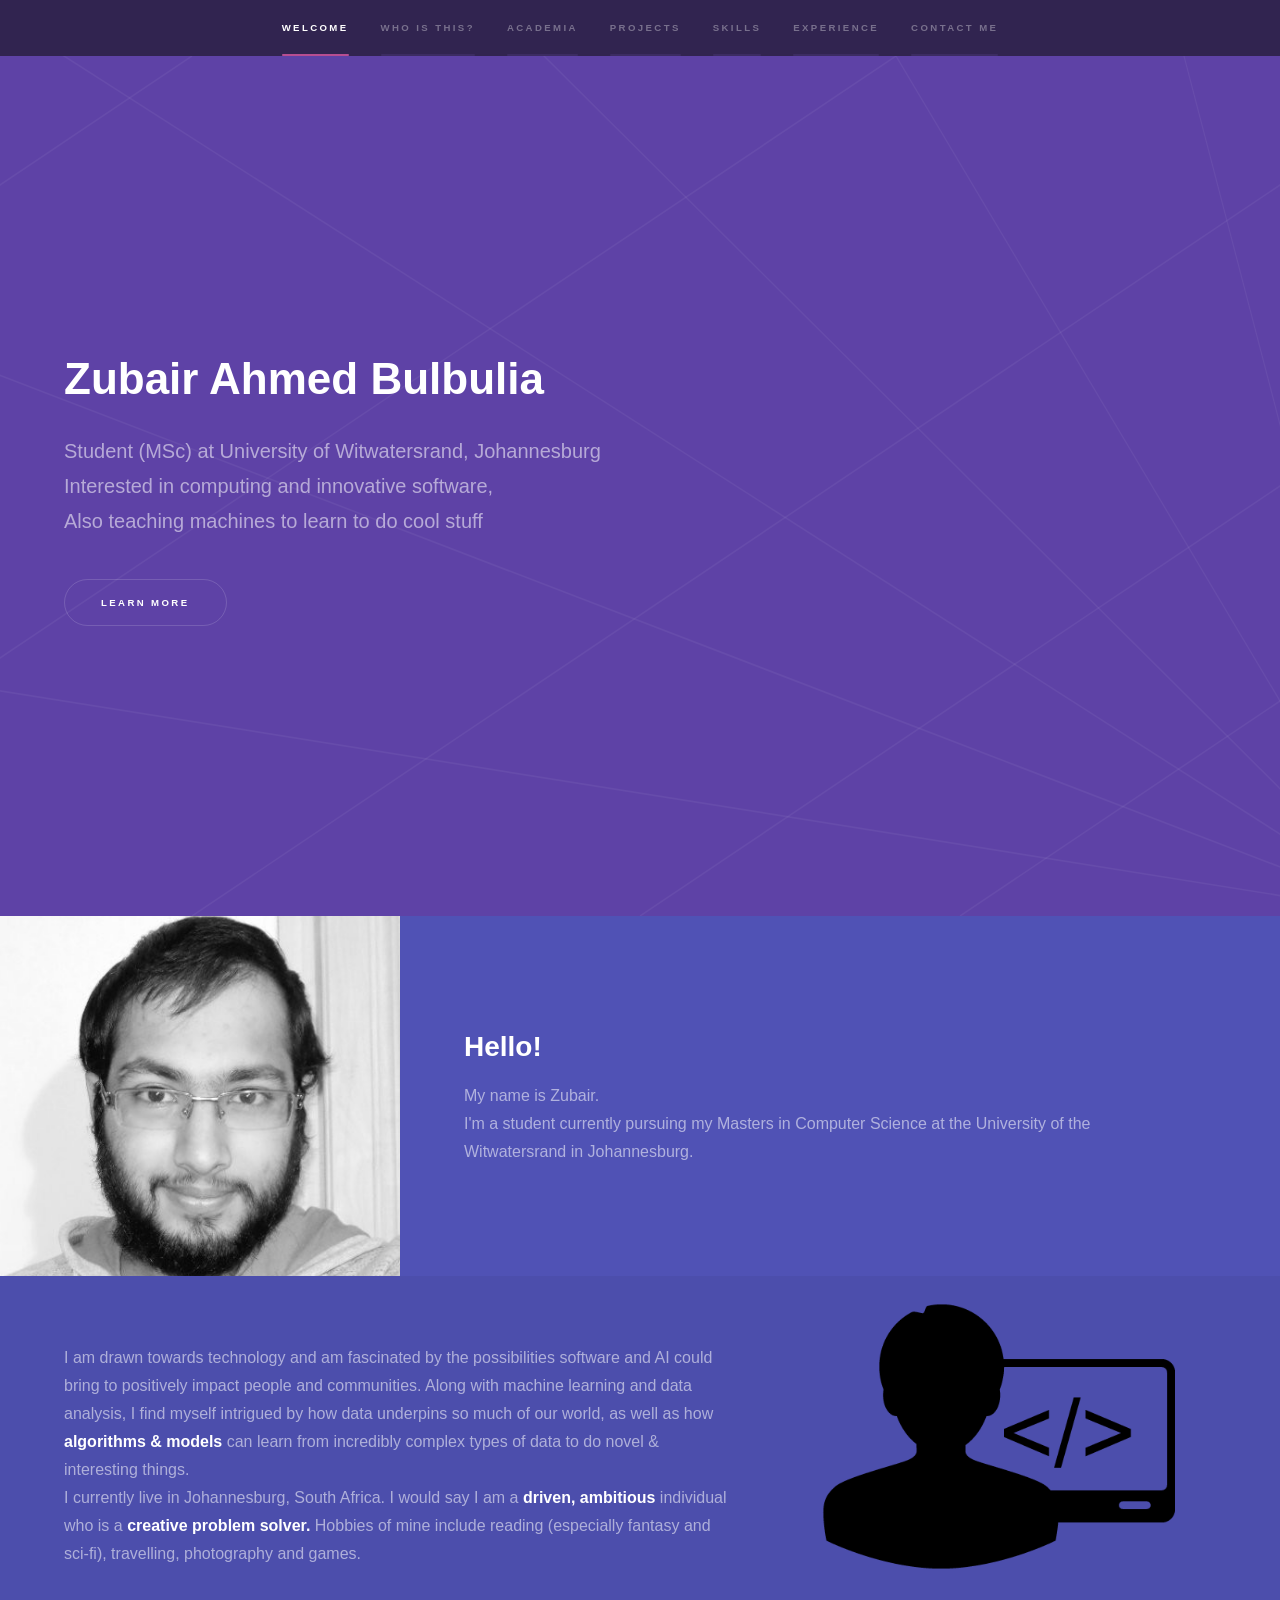
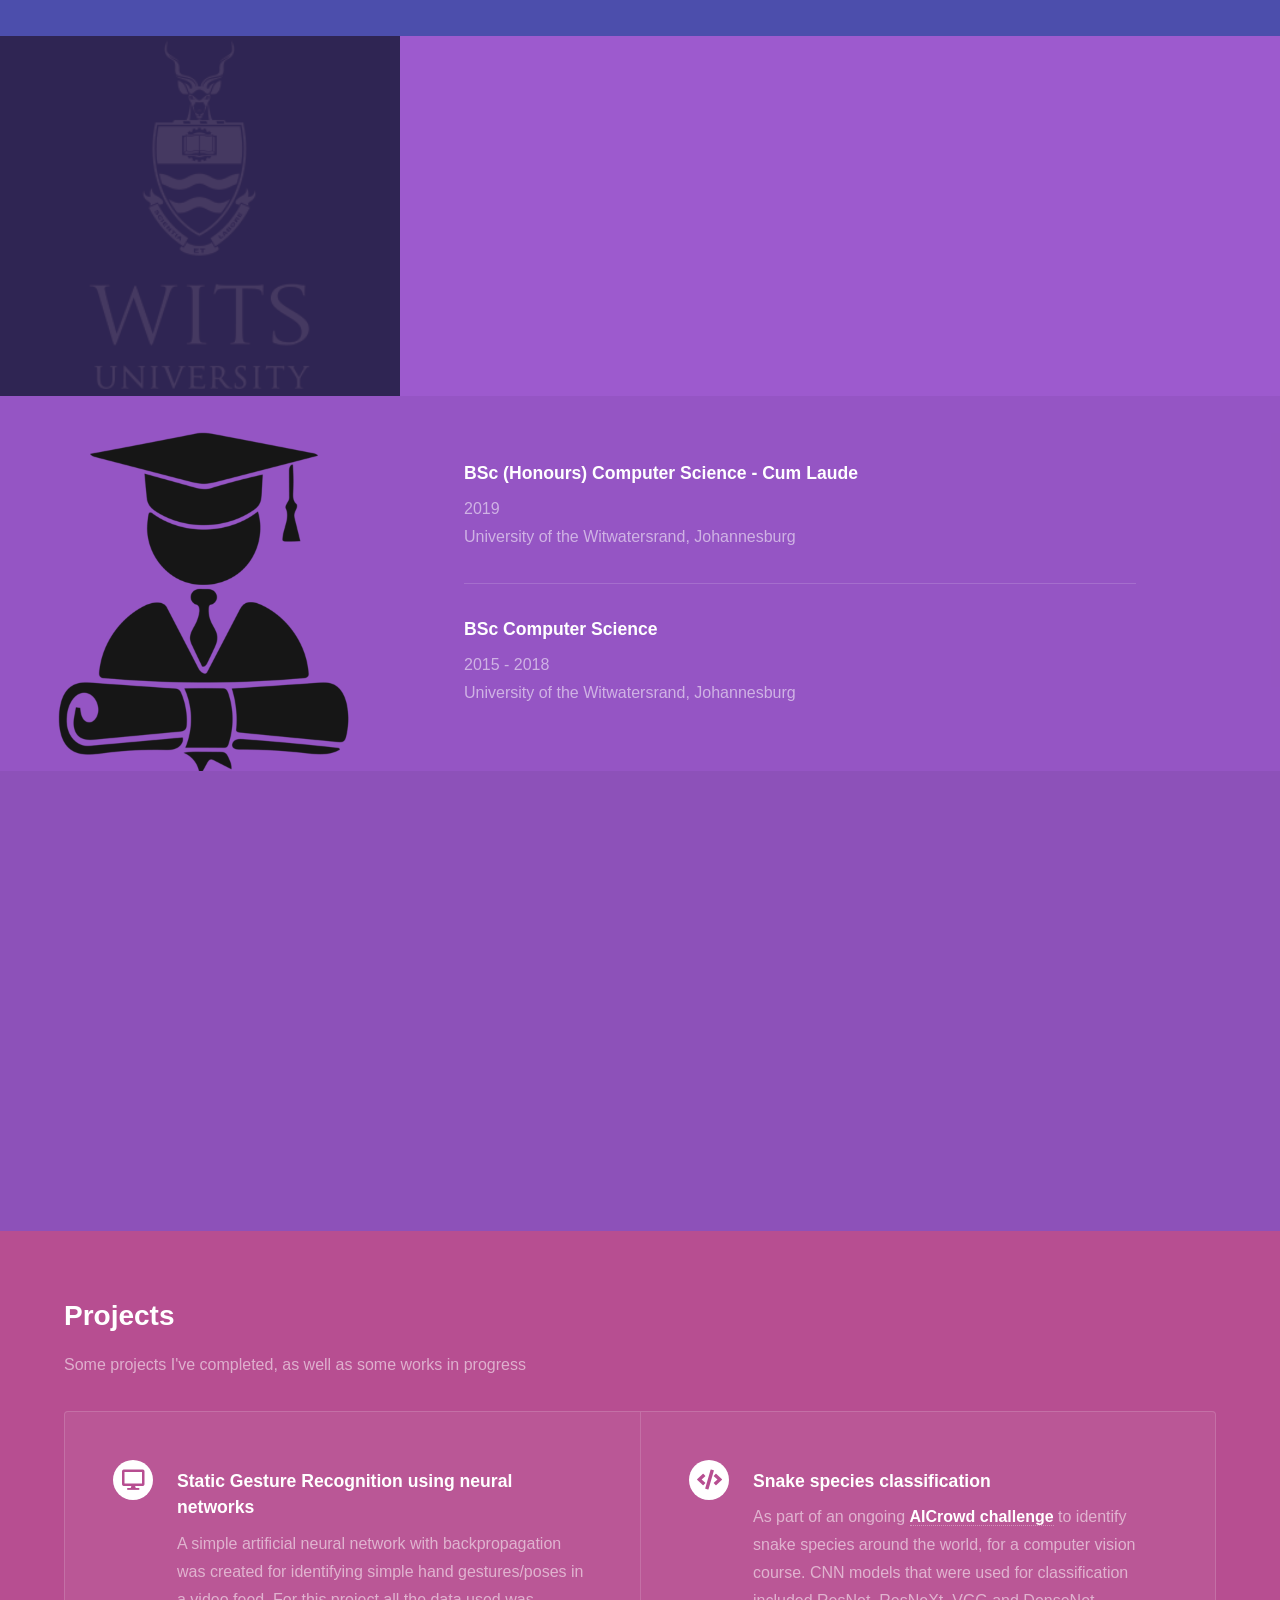
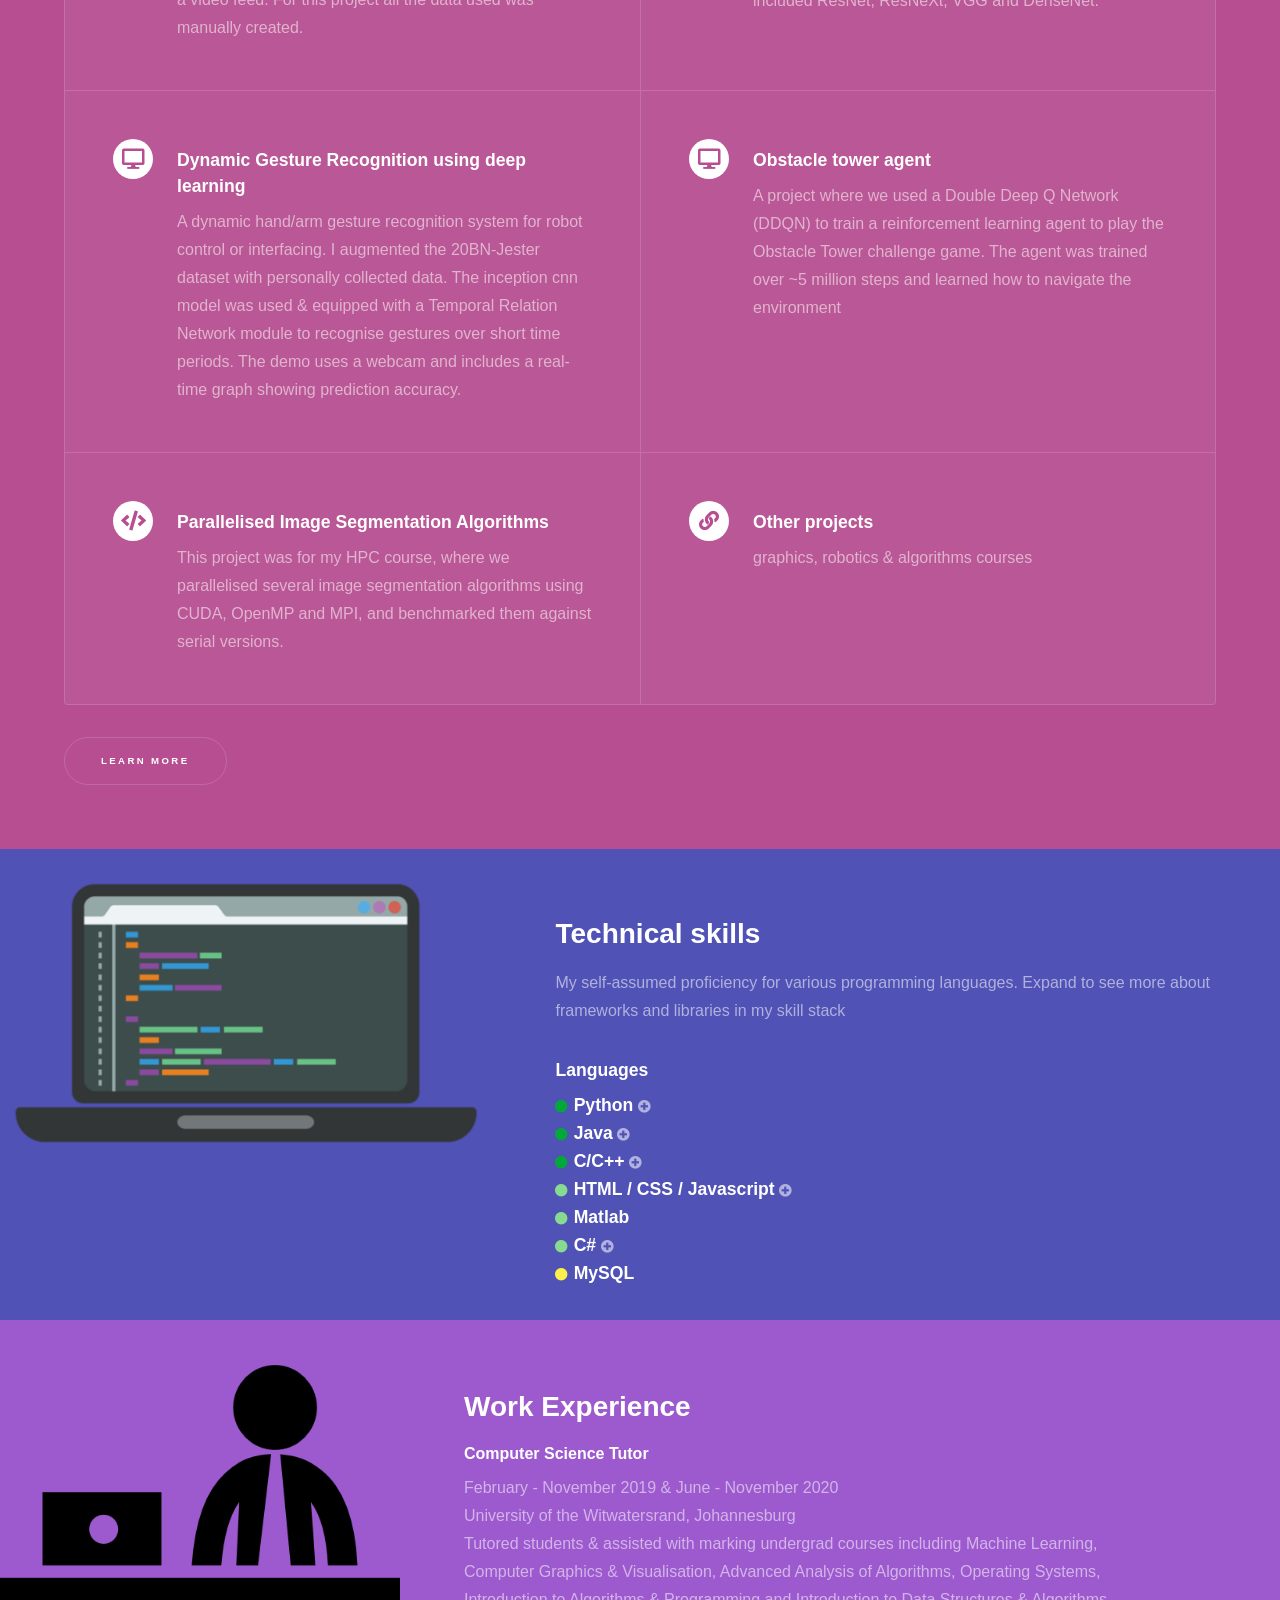
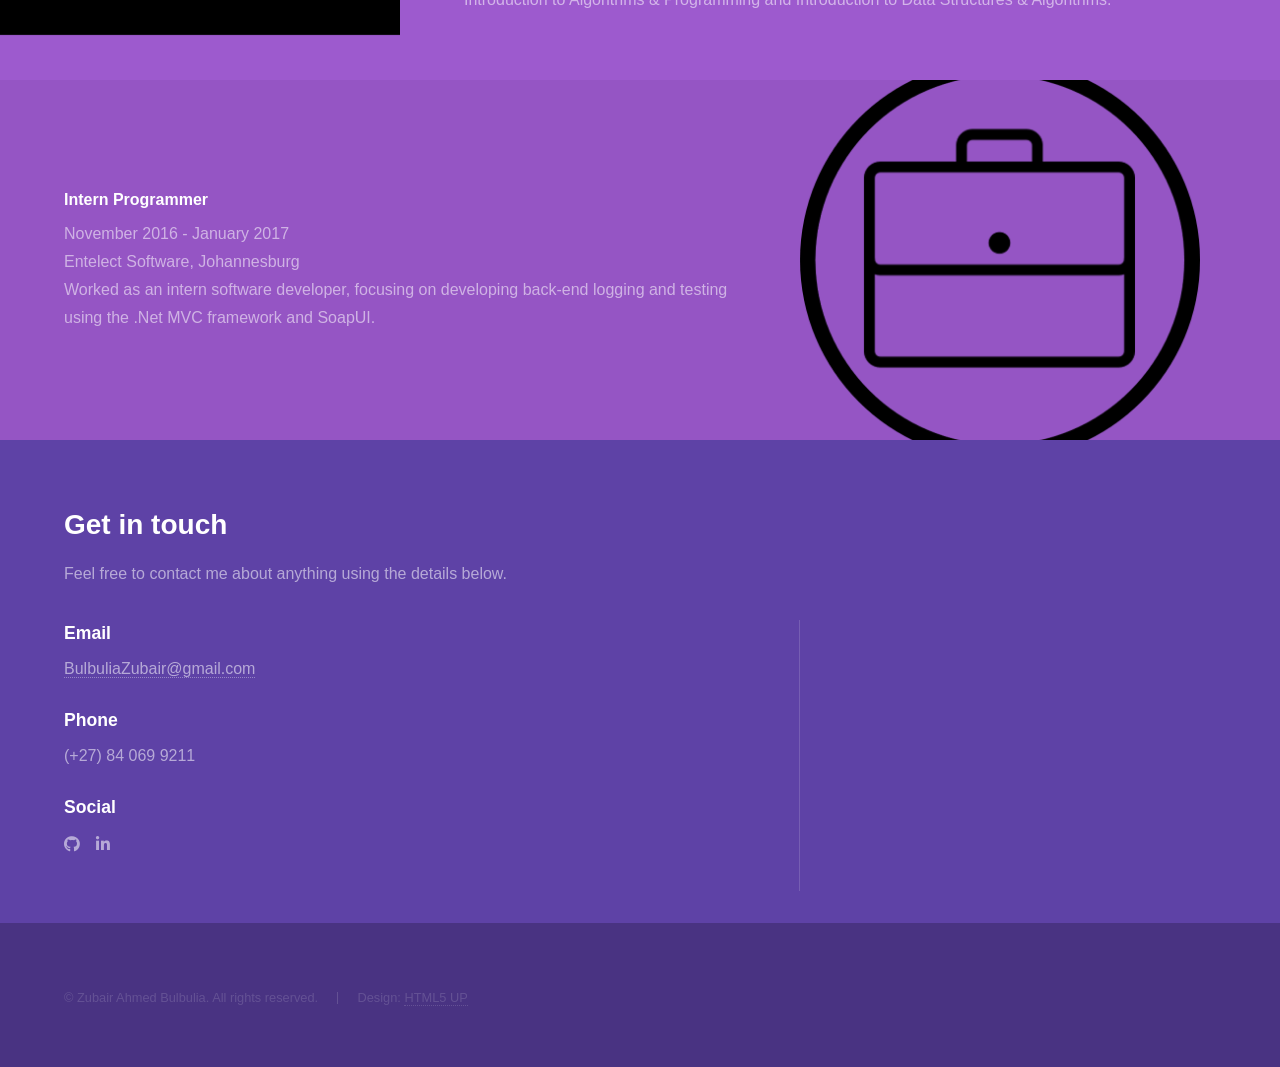
==== commit c9e50b47: "Update index.html" ====
--- a/index.html
+++ b/index.html
@@ -1,9 +1,5 @@
 <!DOCTYPE HTML>
-<!--
-	Hyperspace by HTML5 UP
-	html5up.net | @ajlkn
-	Free for personal and commercial use under the CCA 3.0 license (html5up.net/license)
--->
+
 <html>
 	<head>
 		<title>Zubair Ahmed Bulbulia</title>
@@ -48,8 +44,8 @@
 					<section id="intro" class="wrapper style1 fullscreen fade-up">
 						<div class="inner">
 							<h1>Zubair Ahmed Bulbulia</h1>
-							<p> Student (MSc) at University of Witwatersrand, Johannesburg<br />  <!--- <a href="http://html5up.net">HTML5 UP</a> ---->
-							Interested in computing and innovative software, <!-- that adds value--> <br/> Also teaching machines to learn to do cool stuff <!--- <a href="http://html5up.net/license">Creative Commons</a> ---> </p>
+							<p> Student (MSc) at University of Witwatersrand, Johannesburg<br /> 
+							Interested in computing and innovative software, <!-- that adds value--> <br/> Also teaching machines to learn to do cool stuff  </p>
 							<ul class="actions">
 								<li><a href="#one" class="button scrolly">Learn more</a></li>
 							</ul>
@@ -371,7 +367,7 @@
 			<footer id="footer" class="wrapper style1-alt">
 				<div class="inner">
 					<ul class="menu">
-						<li>&copy; Zubair Ahmed Bulbulia. All rights reserved.</li><li>Design: <a href="http://html5up.net">HTML5 UP</a></li>
+						<li>&copy; Zubair Ahmed Bulbulia. All rights reserved.</li><li>Design: <a href="https://html5up.net">HTML5 UP</a></li>
 					</ul>
 				</div>
 			</footer>
@@ -386,4 +382,10 @@
 			<script src="assets/js/main.js"></script>
 
 	</body>
-</html>+</html>
+<!--
+	HTML template by:
+	Hyperspace by HTML5 UP
+	html5up.net | @ajlkn
+	Free for personal and commercial use under the CCA 3.0 license (html5up.net/license)
+-->
--- a/assets/css/main.css
+++ b/assets/css/main.css
@@ -2585,6 +2585,8 @@
 		.image img {
 			border-radius: 0.25em;
 			display: block;
+			/* max-height: 100%;
+			max-width: 100%; */
 		}
 
 		.image.left, .image.right {
@@ -2633,15 +2635,15 @@
 		display: inline-block;
 		position: relative;
 		height: auto;
-		width: auto;
-		max-height: 50%;
-		max-width: 50%;
+		max-height: 500px; 
 	}
 
 		.image2 img {
 			border-radius: 0.25em;
 			display: block;
-		}
+			max-height: 100%;
+			max-width: 100%;
+		}		
 
 
 /* List */
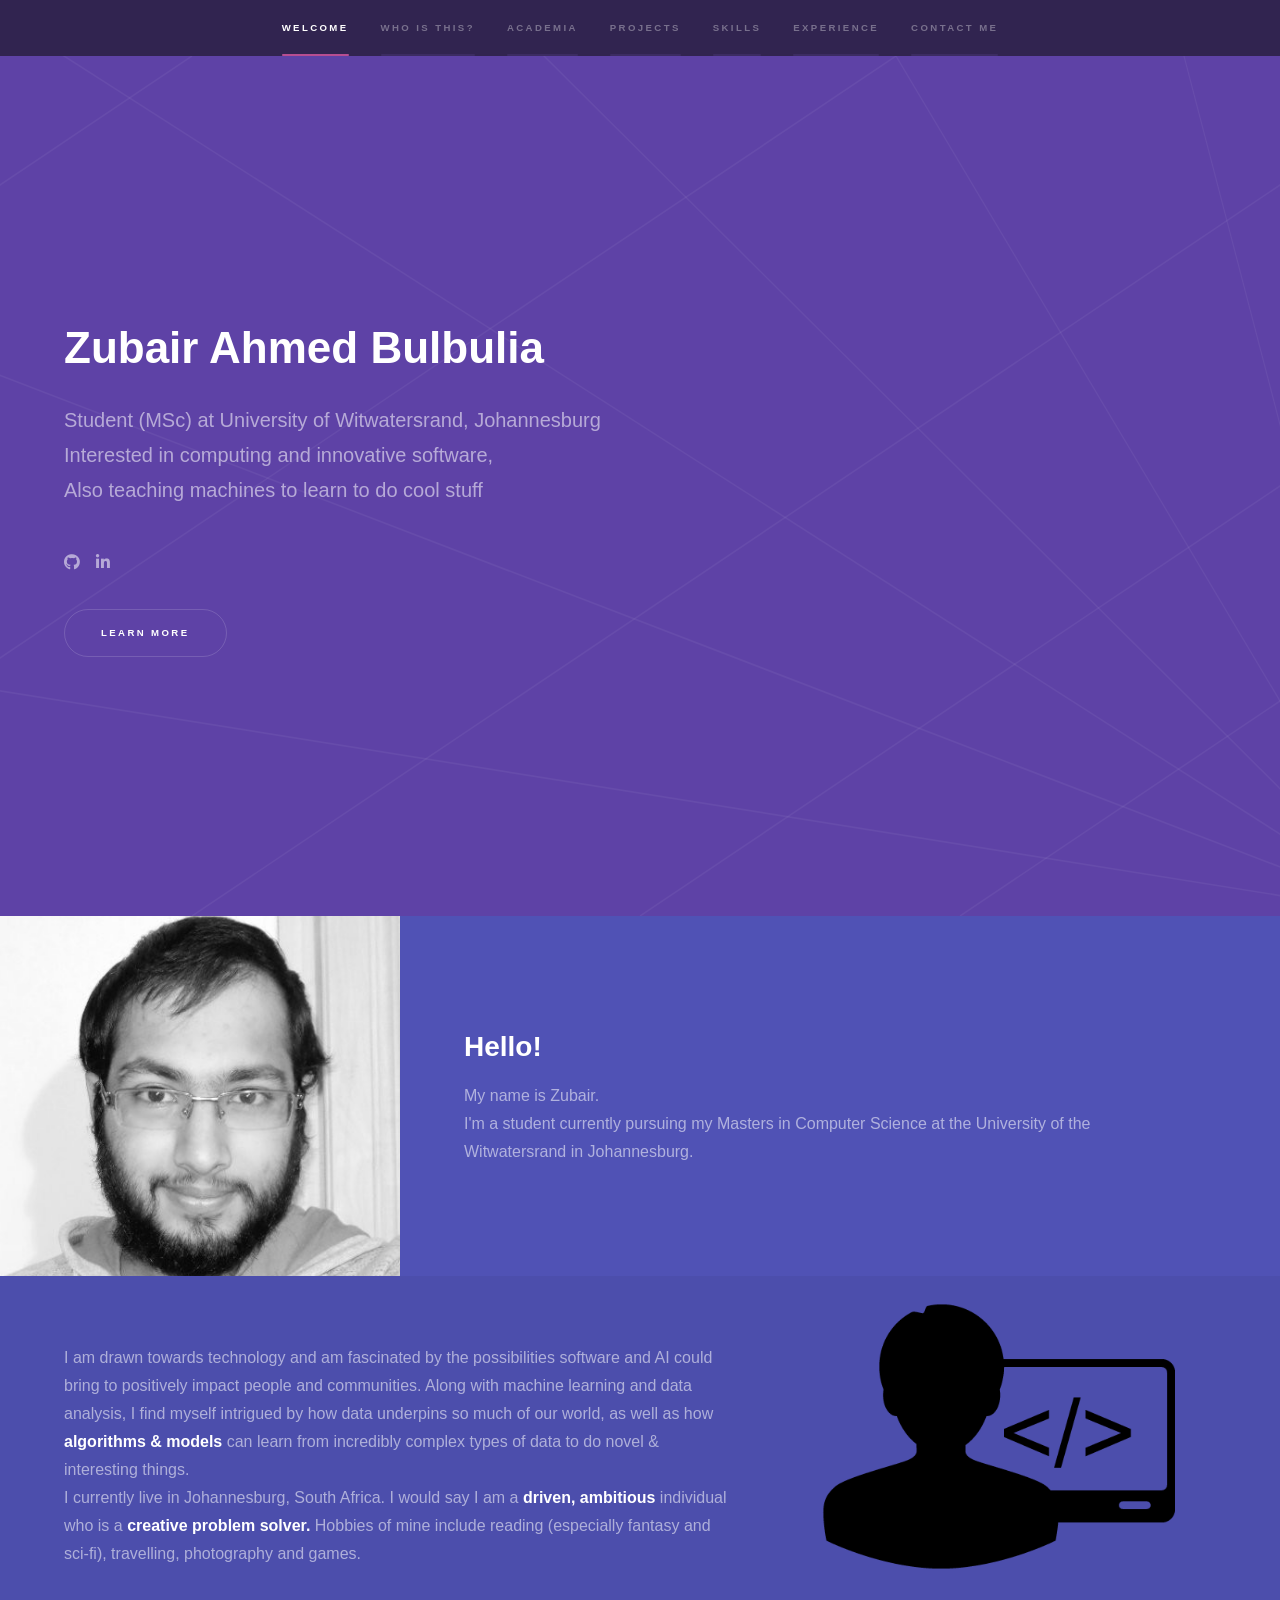
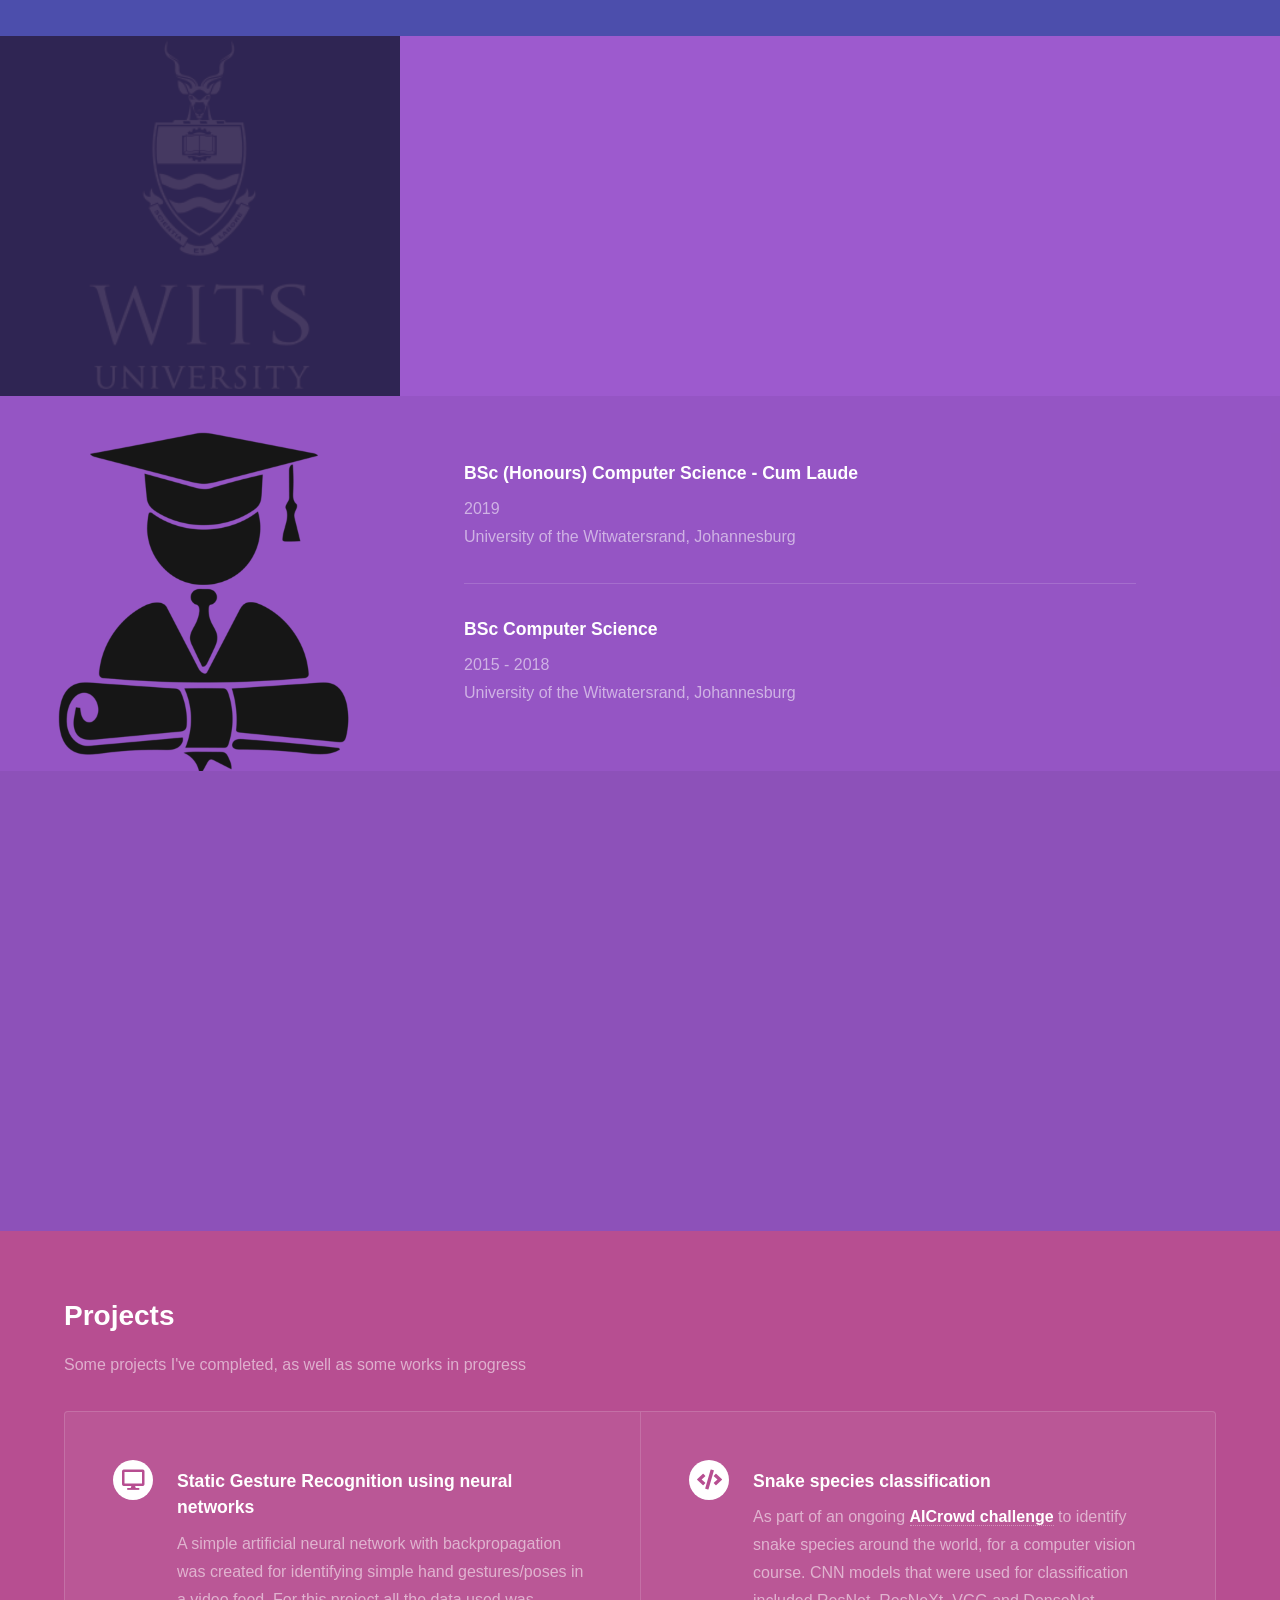
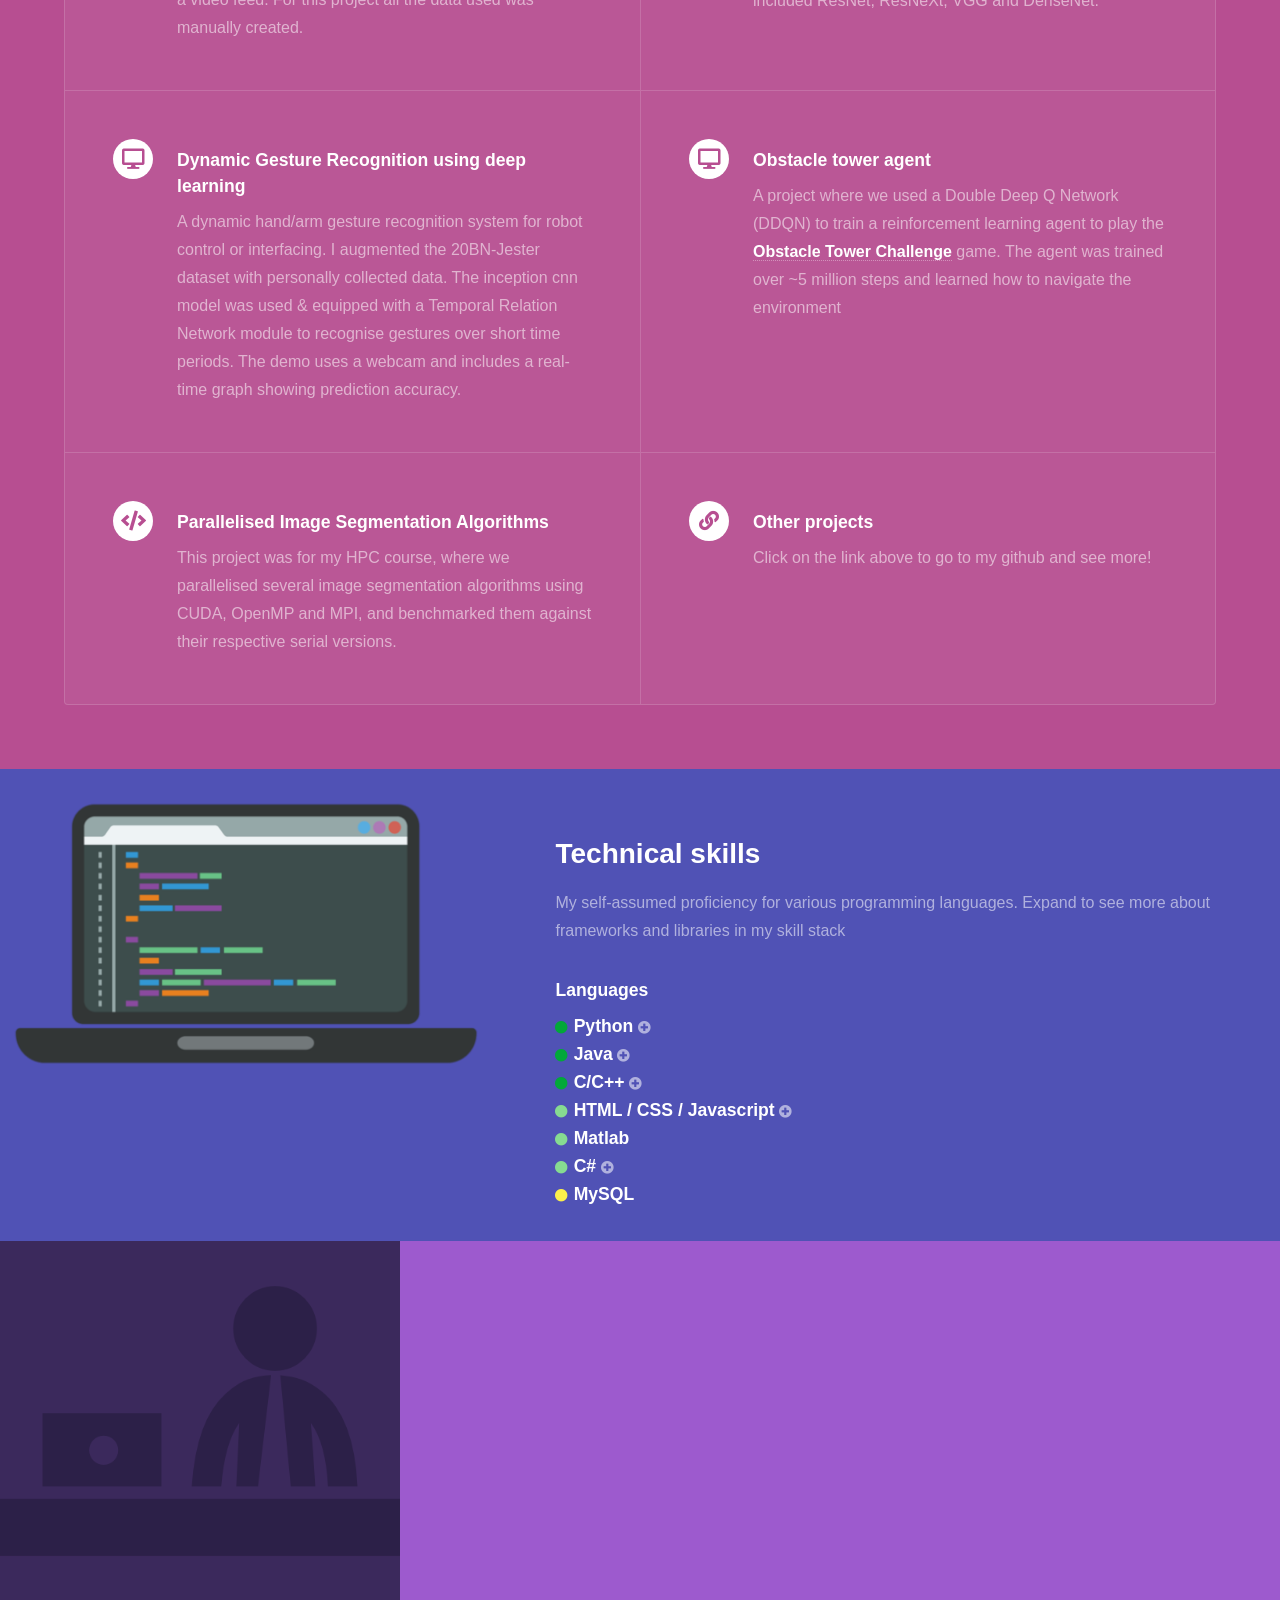
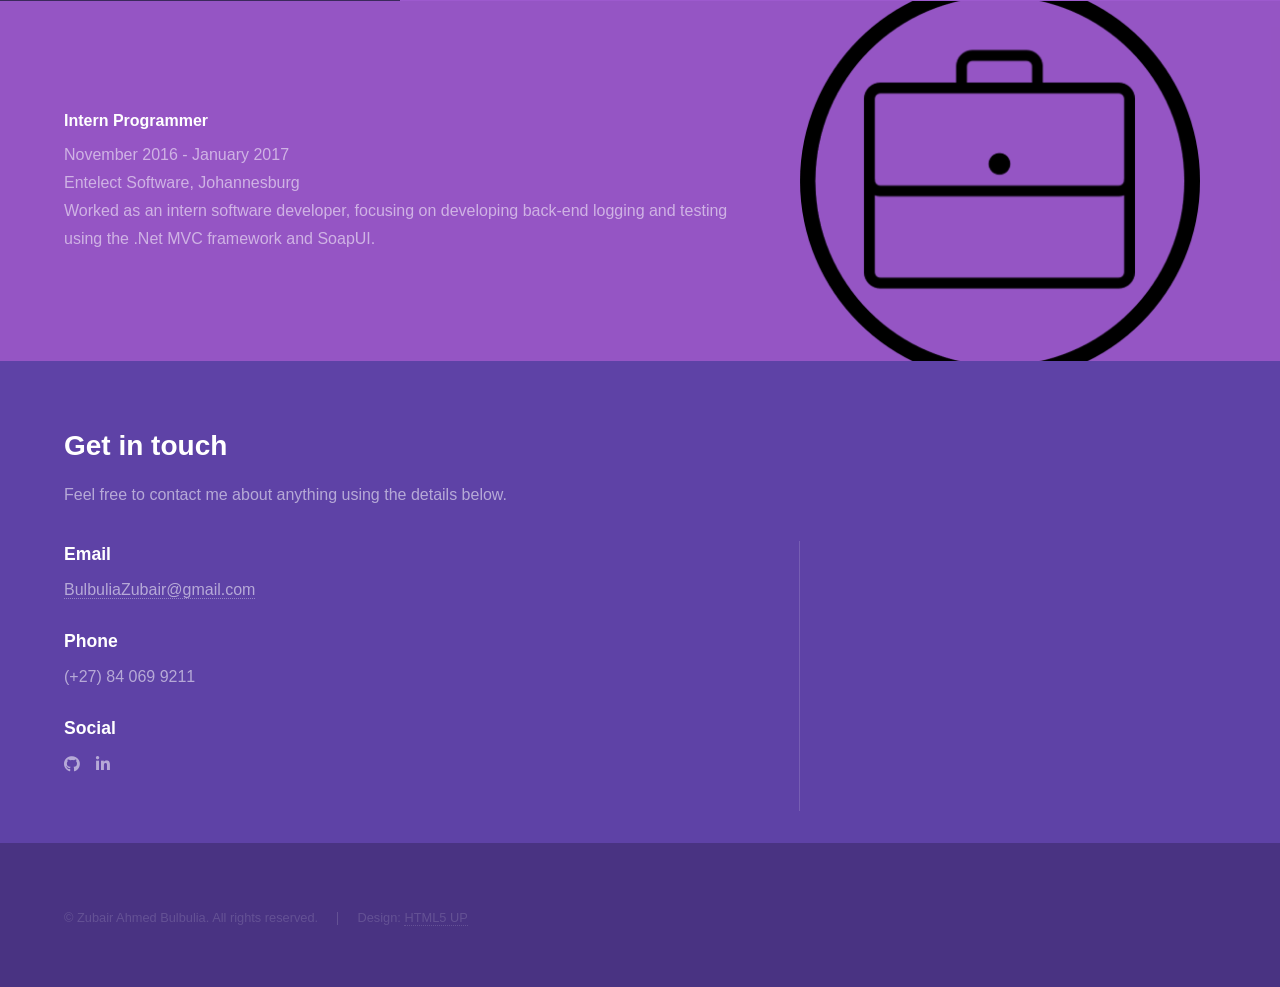
==== commit 9c94d169: "Updated site links" ====
--- a/index.html
+++ b/index.html
@@ -46,6 +46,10 @@
 							<h1>Zubair Ahmed Bulbulia</h1>
 							<p> Student (MSc) at University of Witwatersrand, Johannesburg<br /> 
 							Interested in computing and innovative software, <!-- that adds value--> <br/> Also teaching machines to learn to do cool stuff  </p>
+							<ul class="icons">
+								<li><a href="https://github.com/ZubairBul2ia" class="icon brands fa-github"><span class="label">GitHub</span></a></li>
+								<li><a href="https://www.linkedin.com/in/zubair-bulbulia-702013116/" class="icon brands fa-linkedin-in"><span class="label">LinkedIn</span></a></li>
+							</ul>
 							<ul class="actions">
 								<li><a href="#one" class="button scrolly">Learn more</a></li>
 							</ul>
@@ -169,22 +173,22 @@
 								<section>
 									<span class="icon solid major fa-desktop"></span>
 									<h3>Obstacle tower agent</h3>
-									<p>A project where we used a Double Deep Q Network (DDQN) to train a reinforcement learning agent to play the Obstacle Tower challenge game. The agent was trained over ~5 million steps and learned how to navigate the environment </p>
+									<p>A project where we used a Double Deep Q Network (DDQN) to train a reinforcement learning agent to play the <a href="https://www.aicrowd.com/challenges/unity-obstacle-tower-challenge"><b>Obstacle Tower Challenge</b></a>  game. The agent was trained over ~5 million steps and learned how to navigate the environment </p>
 								</section>
 								<section>
 									<span class="icon solid major fa-code"></span>
 									<h3>Parallelised Image Segmentation Algorithms</h3>
-									<p> This project was for my HPC course, where we parallelised several image segmentation algorithms using CUDA, OpenMP and MPI, and benchmarked them against serial versions. </p>
-								</section>
-								<section>
-									<span class="icon solid major fa-link"></span>
-									<h3>Other projects</h3>
-									<p>graphics, robotics & algorithms courses  </p>
-								</section>
-							</div>
-							<ul class="actions">
+									<p> This project was for my HPC course, where we parallelised several image segmentation algorithms using CUDA, OpenMP and MPI, and benchmarked them against their respective serial versions. </p>
+								</section>
+								<section>
+									<a href="https://github.com/ZubairBul2ia" class="icon solid major fa-link"><span class="label">GitHub</span></a>
+									<a href="https://github.com/ZubairBul2ia"> <h3>Other projects</h3> </a>
+									<p>Click on the link above to go to my github and see more! </p>
+								</section>
+							</div>
+							<!-- <ul class="actions">
 								<li><a href="generic.html" class="button">Learn more</a></li>
-							</ul>
+							</ul> -->
 						</div>
 					</section>
 
@@ -351,7 +355,7 @@
 												<!-- <li><a href="#" class="icon brands fa-twitter"><span class="label">Twitter</span></a></li>
 												<li><a href="#" class="icon brands fa-facebook-f"><span class="label">Facebook</span></a></li>
 												<li><a href="#" class="icon brands fa-instagram"><span class="label">Instagram</span></a></li> -->
-												<li><a href="https://github.com" class="icon brands fa-github"><span class="label">GitHub</span></a></li>
+												<li><a href="https://github.com/ZubairBul2ia" class="icon brands fa-github"><span class="label">GitHub</span></a></li>
 												<li><a href="https://www.linkedin.com/in/zubair-bulbulia-702013116/" class="icon brands fa-linkedin-in"><span class="label">LinkedIn</span></a></li>
 											</ul>
 										</li>
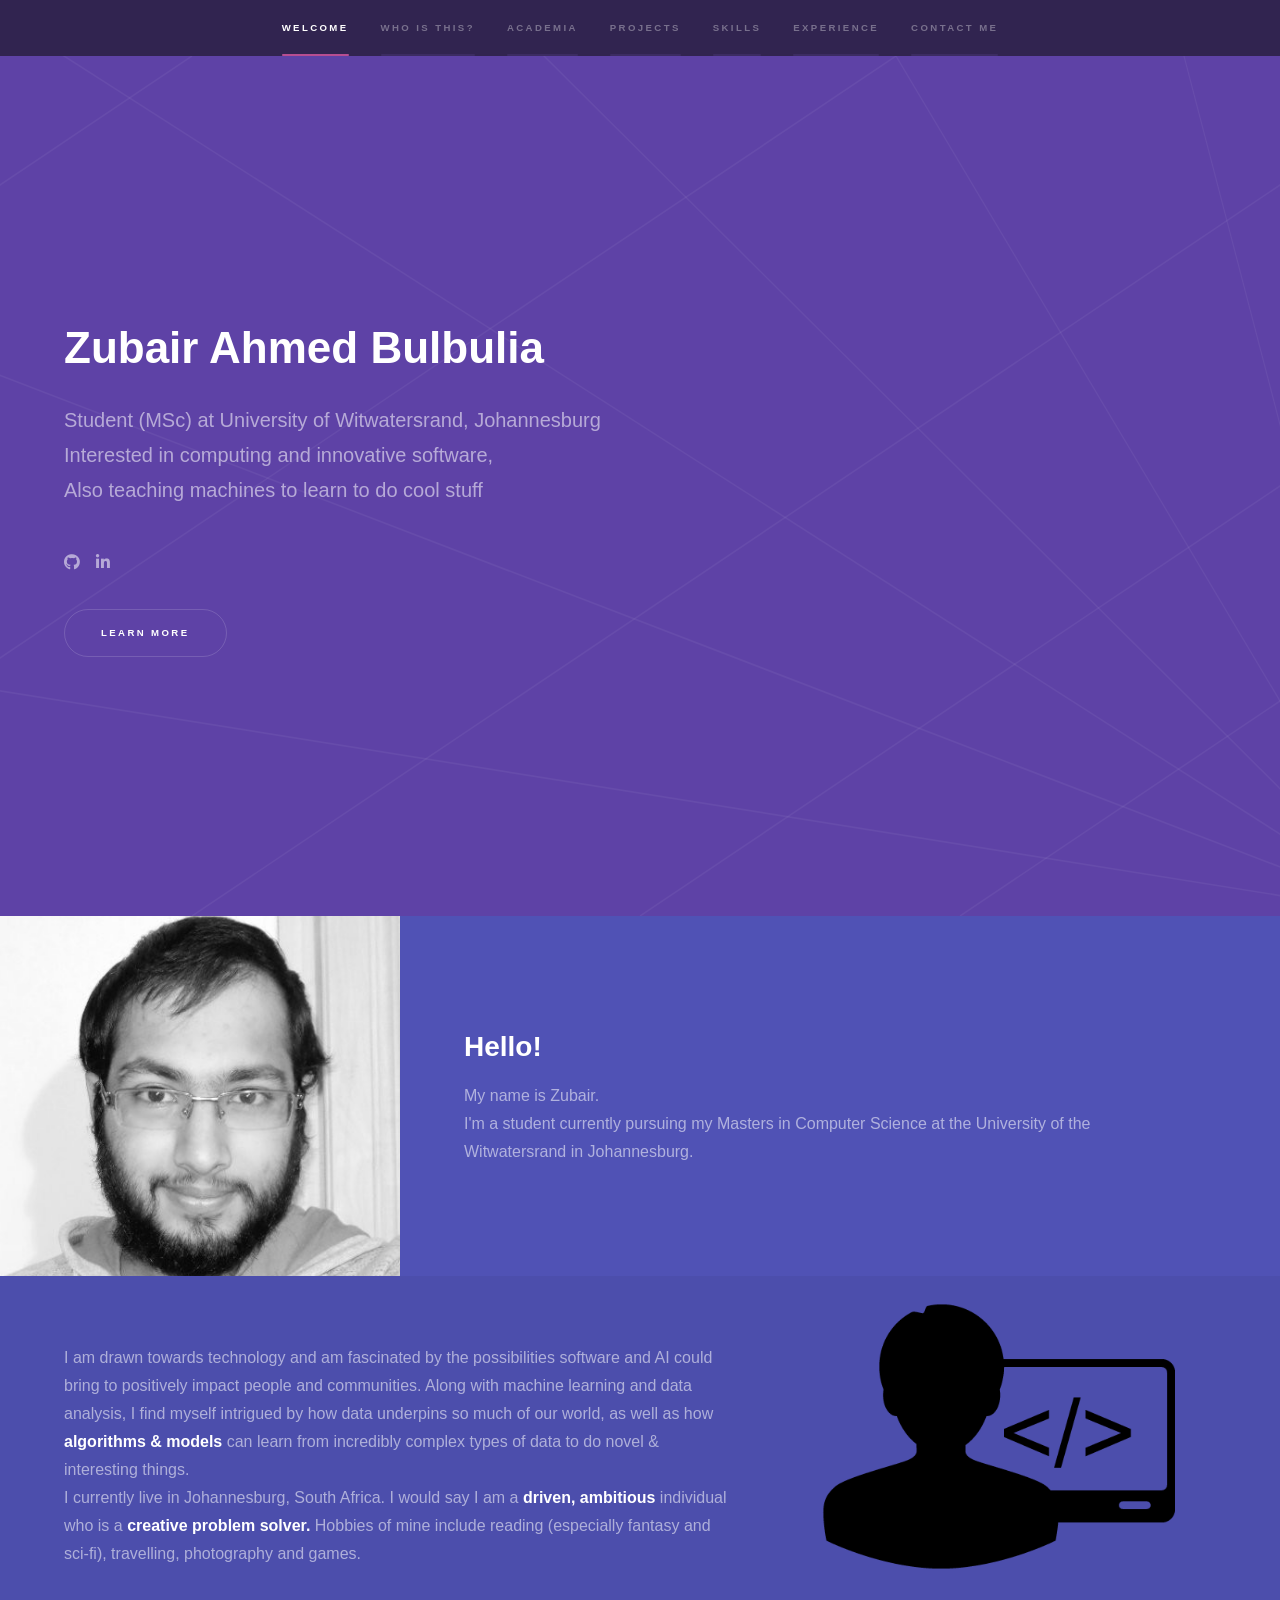
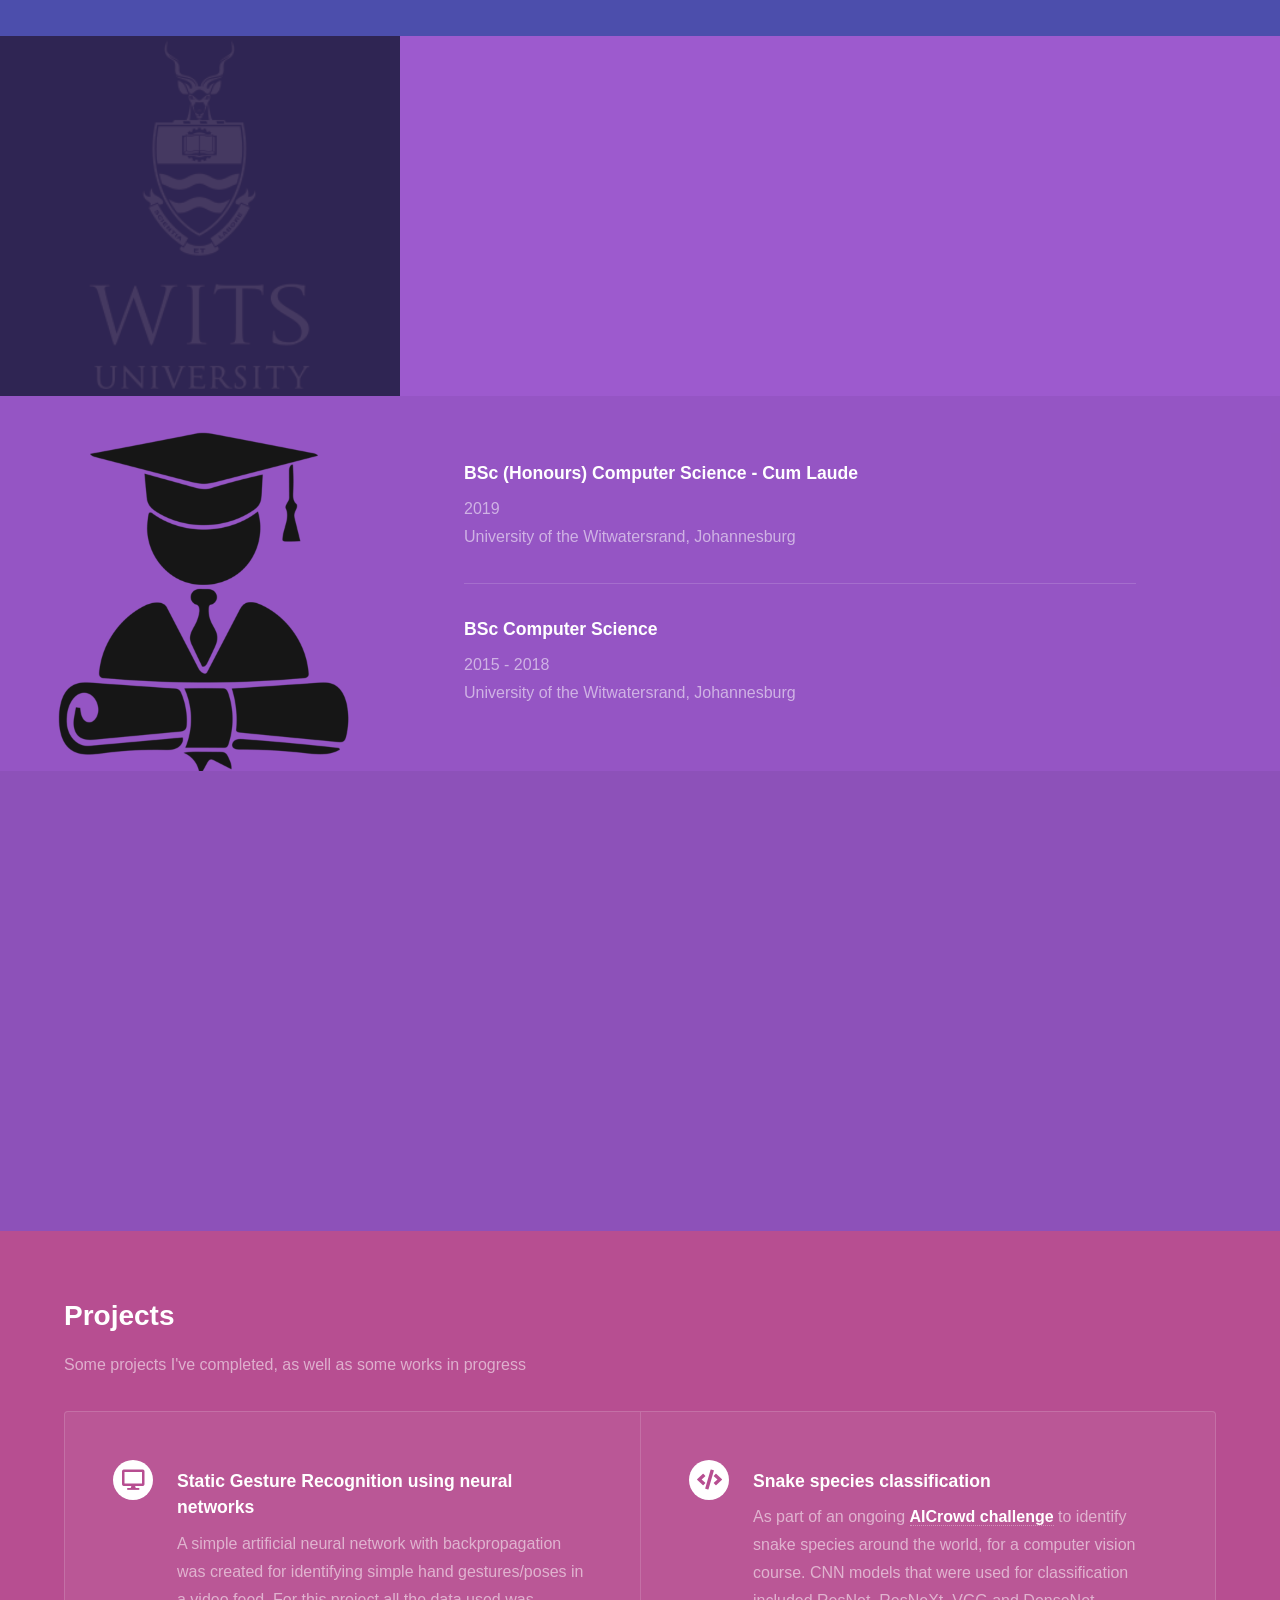
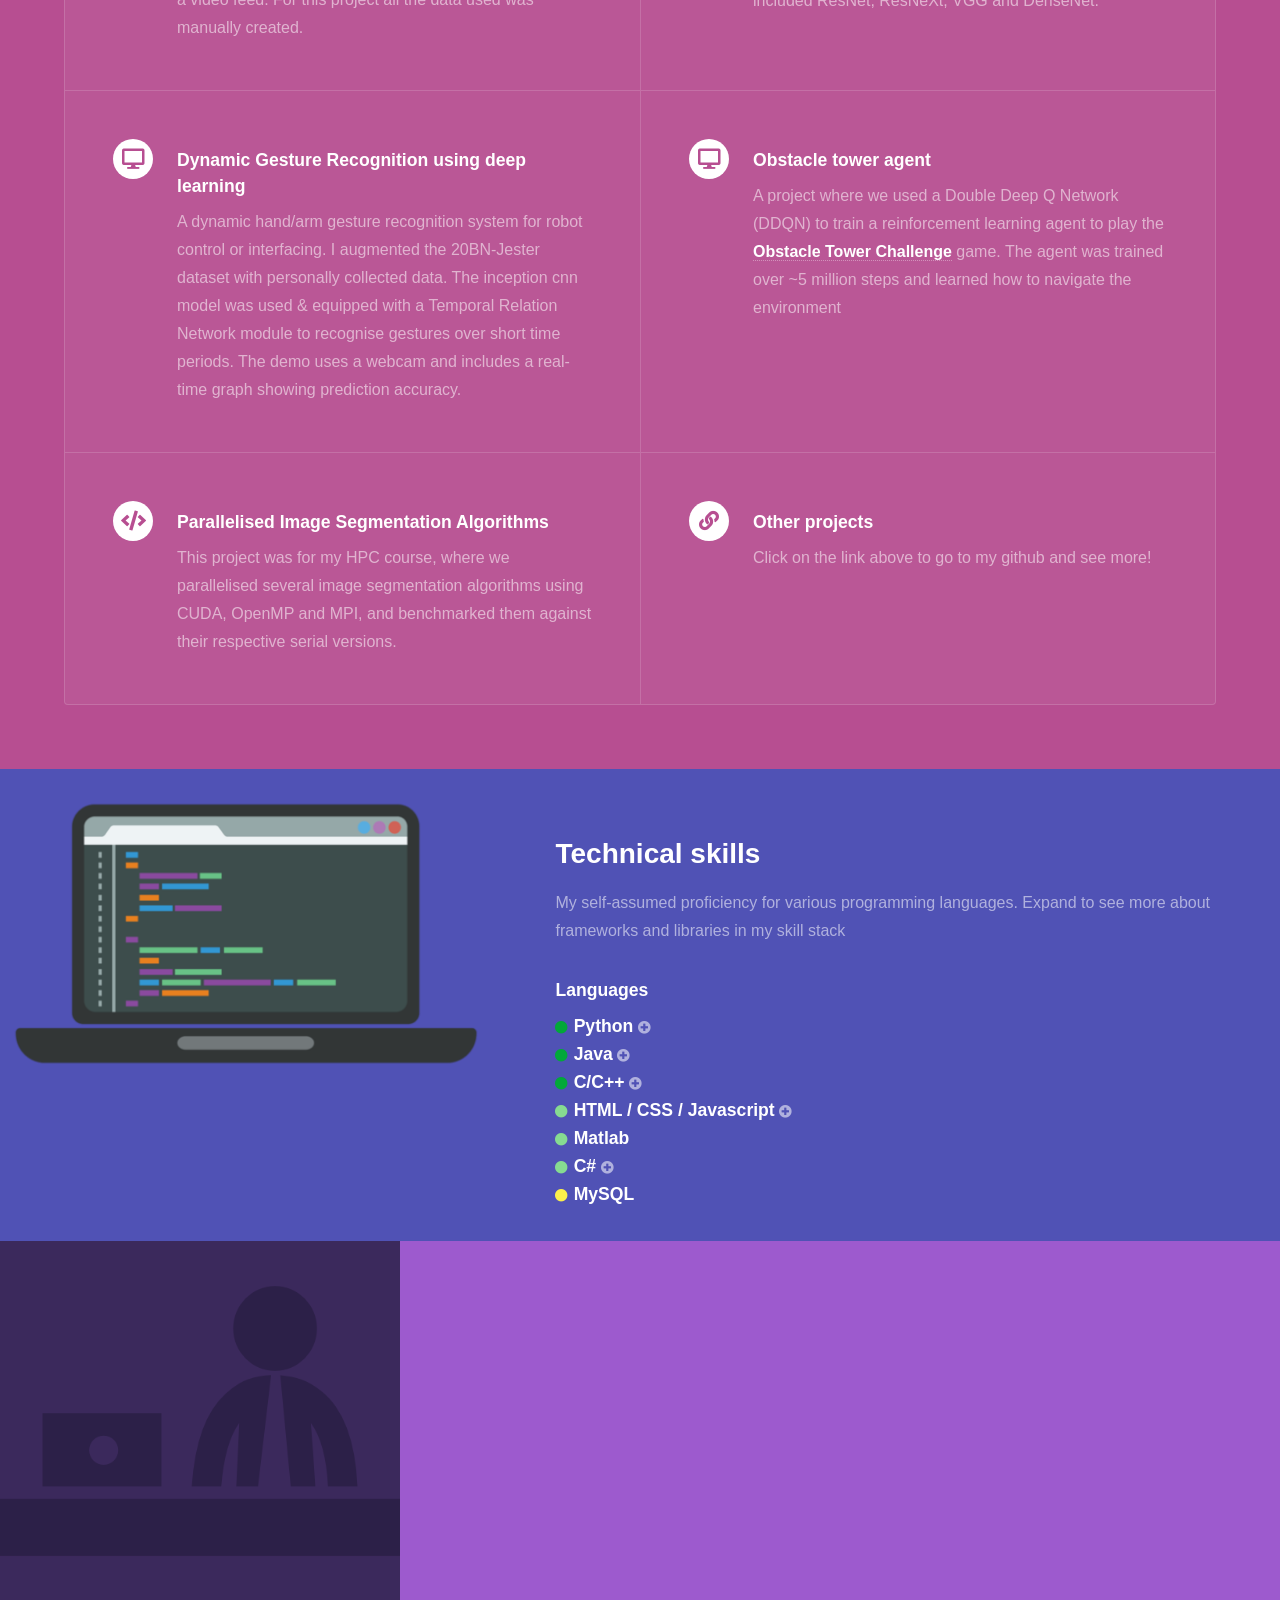
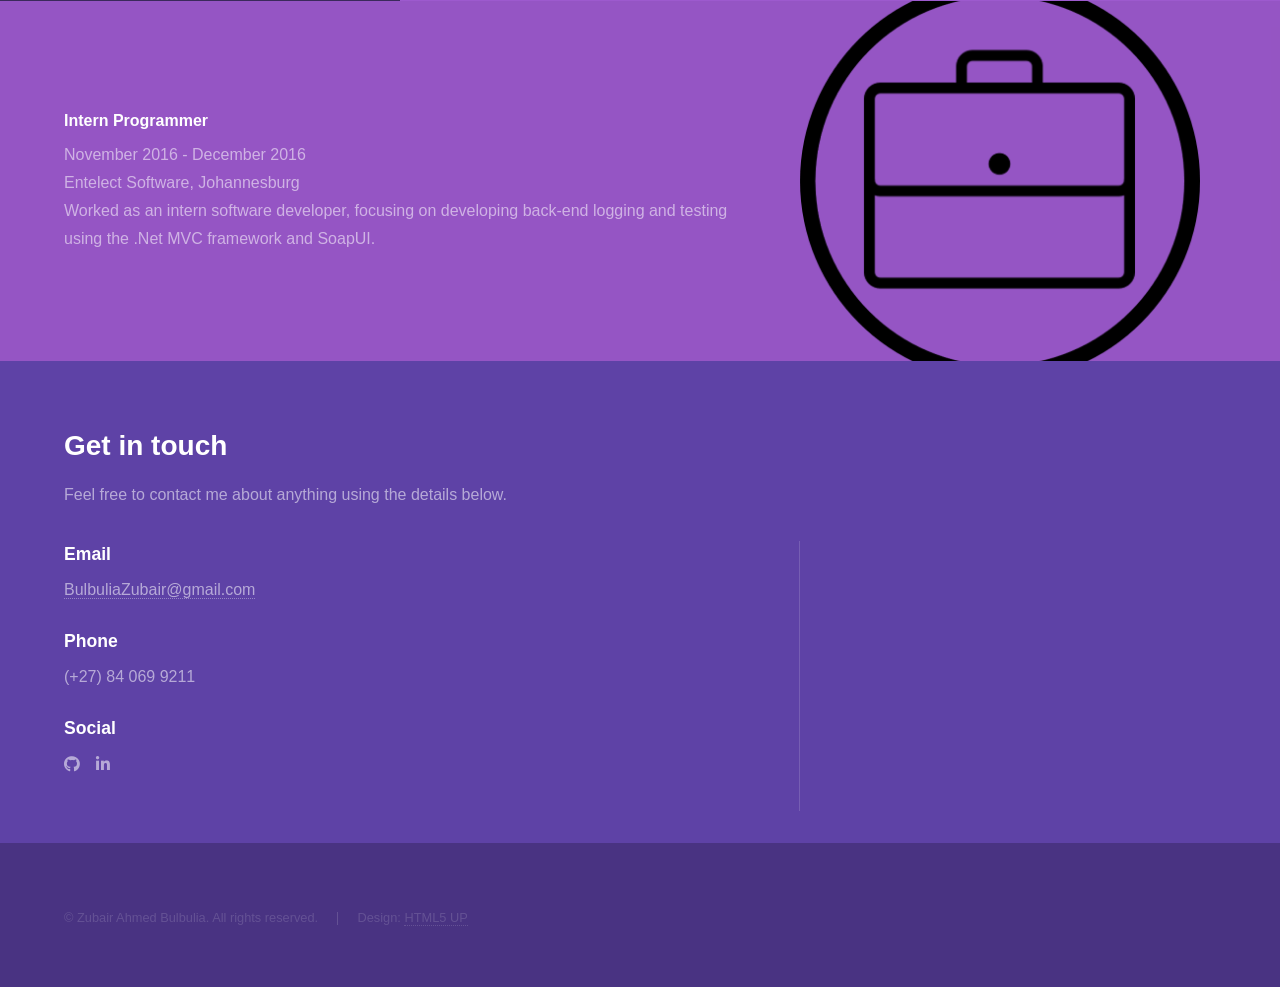
==== commit 09c85724: "Update index.html" ====
--- a/index.html
+++ b/index.html
@@ -318,7 +318,7 @@
 							<div class="content">
 								<div class="inner">
 									<h4>Intern Programmer</h4> 
-									<p>November 2016 - January 2017 <br/>
+									<p>November 2016 - December 2016 <br/>
 									Entelect Software, Johannesburg <br/>
 									Worked as an intern software developer, focusing on developing back-end logging and testing using the .Net MVC framework and SoapUI.</p>
 								</div>
@@ -392,4 +392,4 @@
 	Hyperspace by HTML5 UP
 	html5up.net | @ajlkn
 	Free for personal and commercial use under the CCA 3.0 license (html5up.net/license)
--->+-->
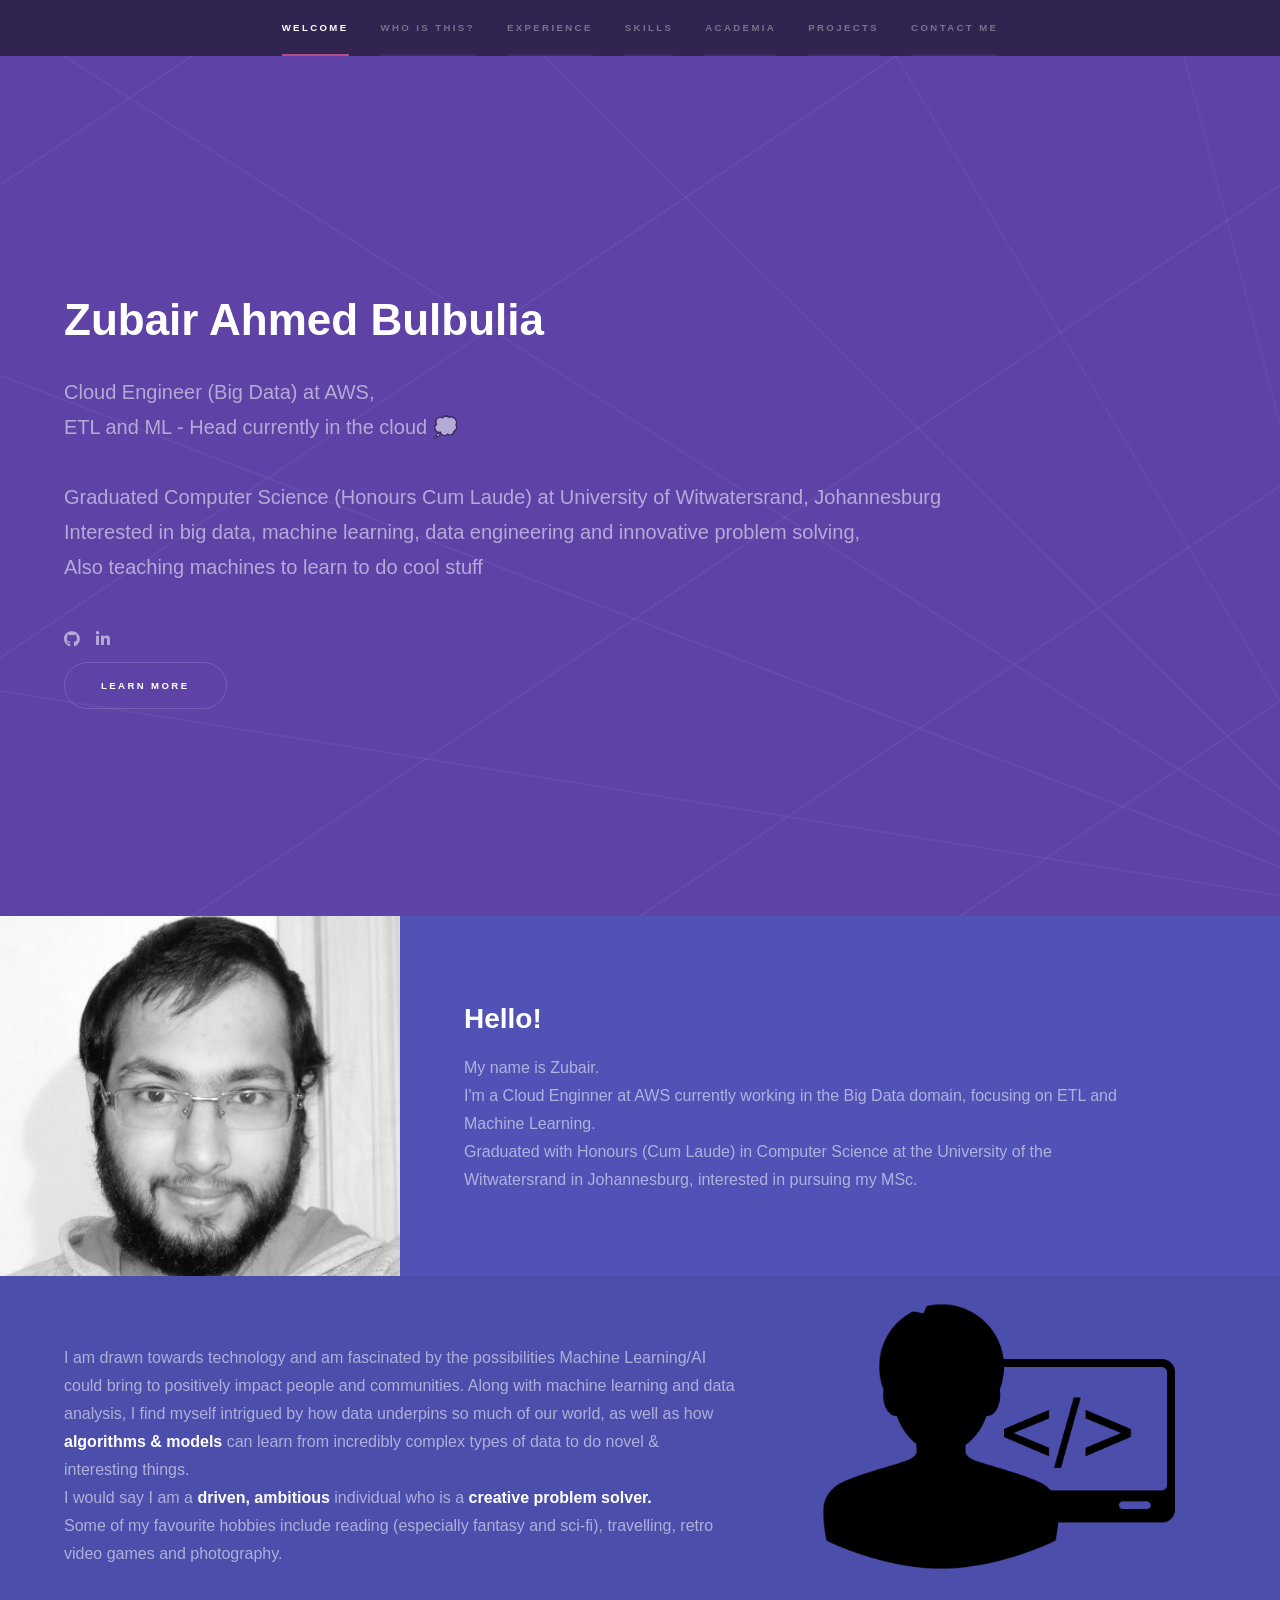
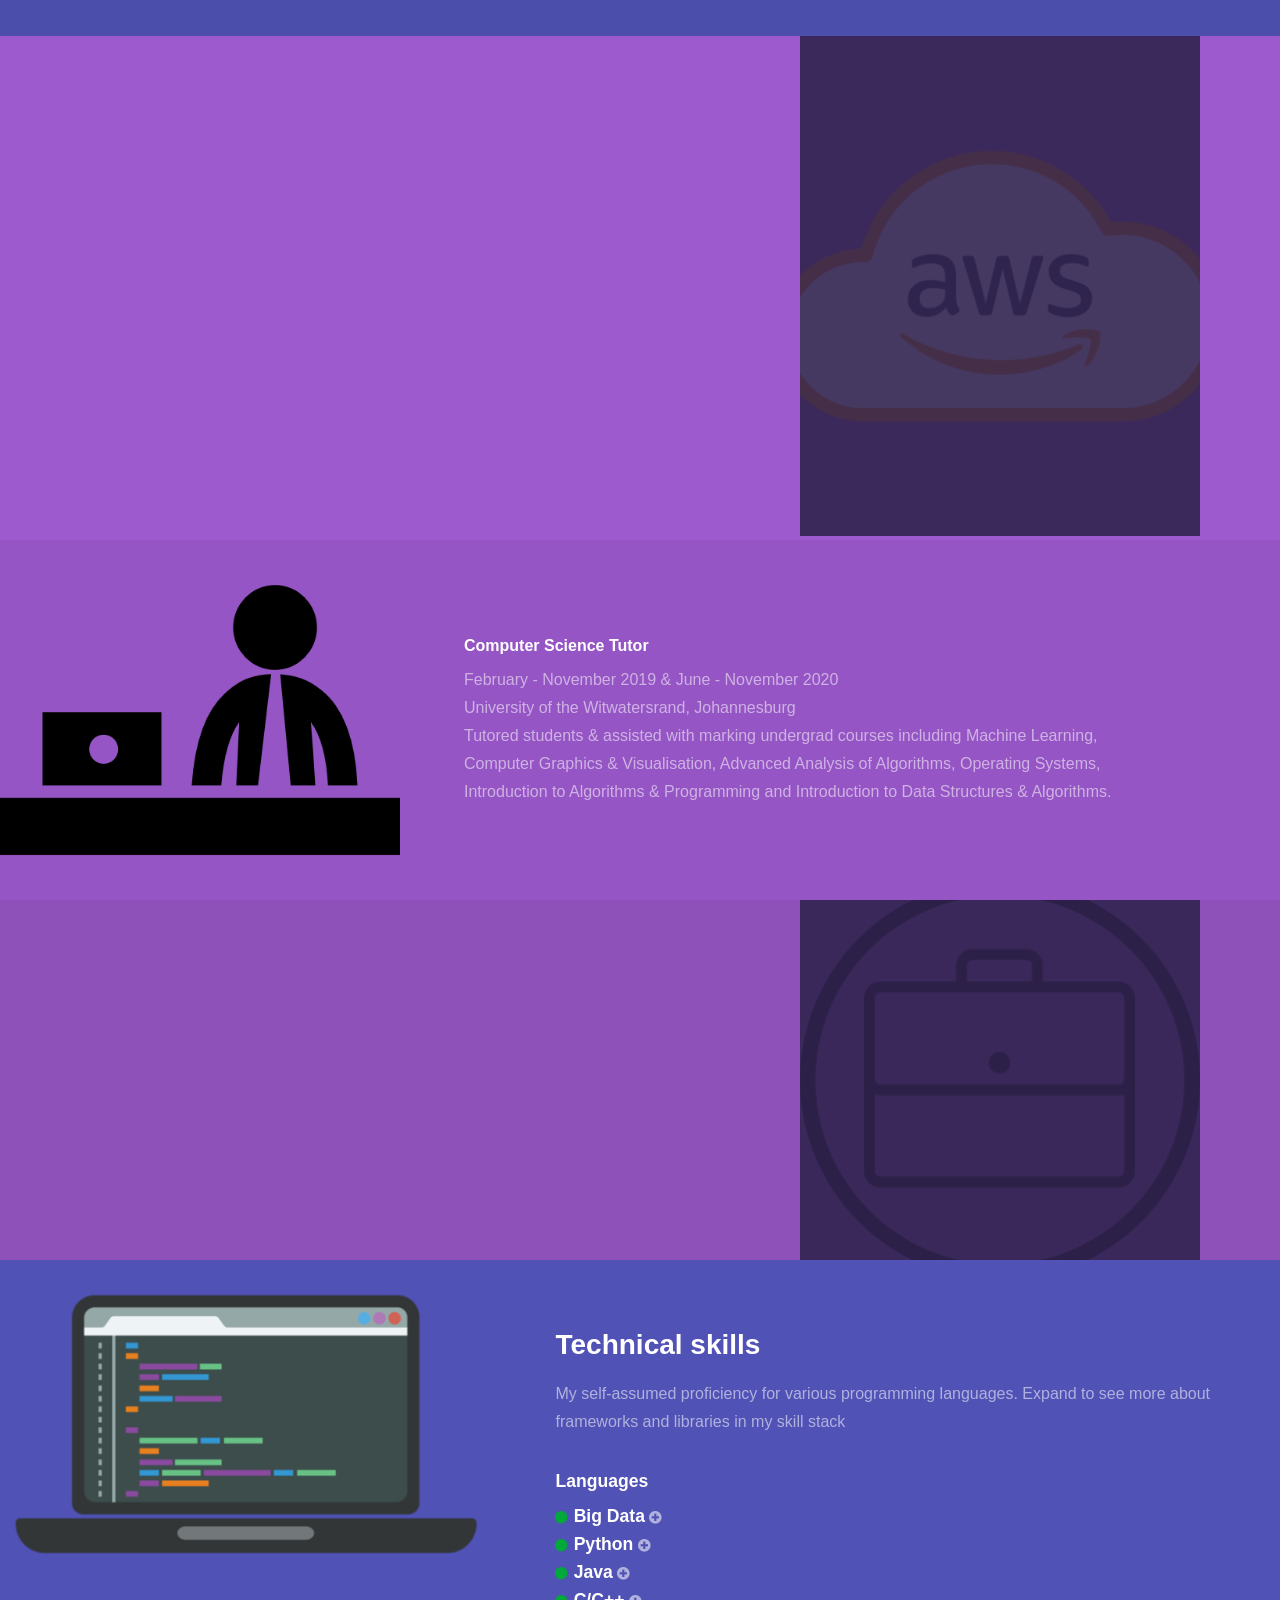
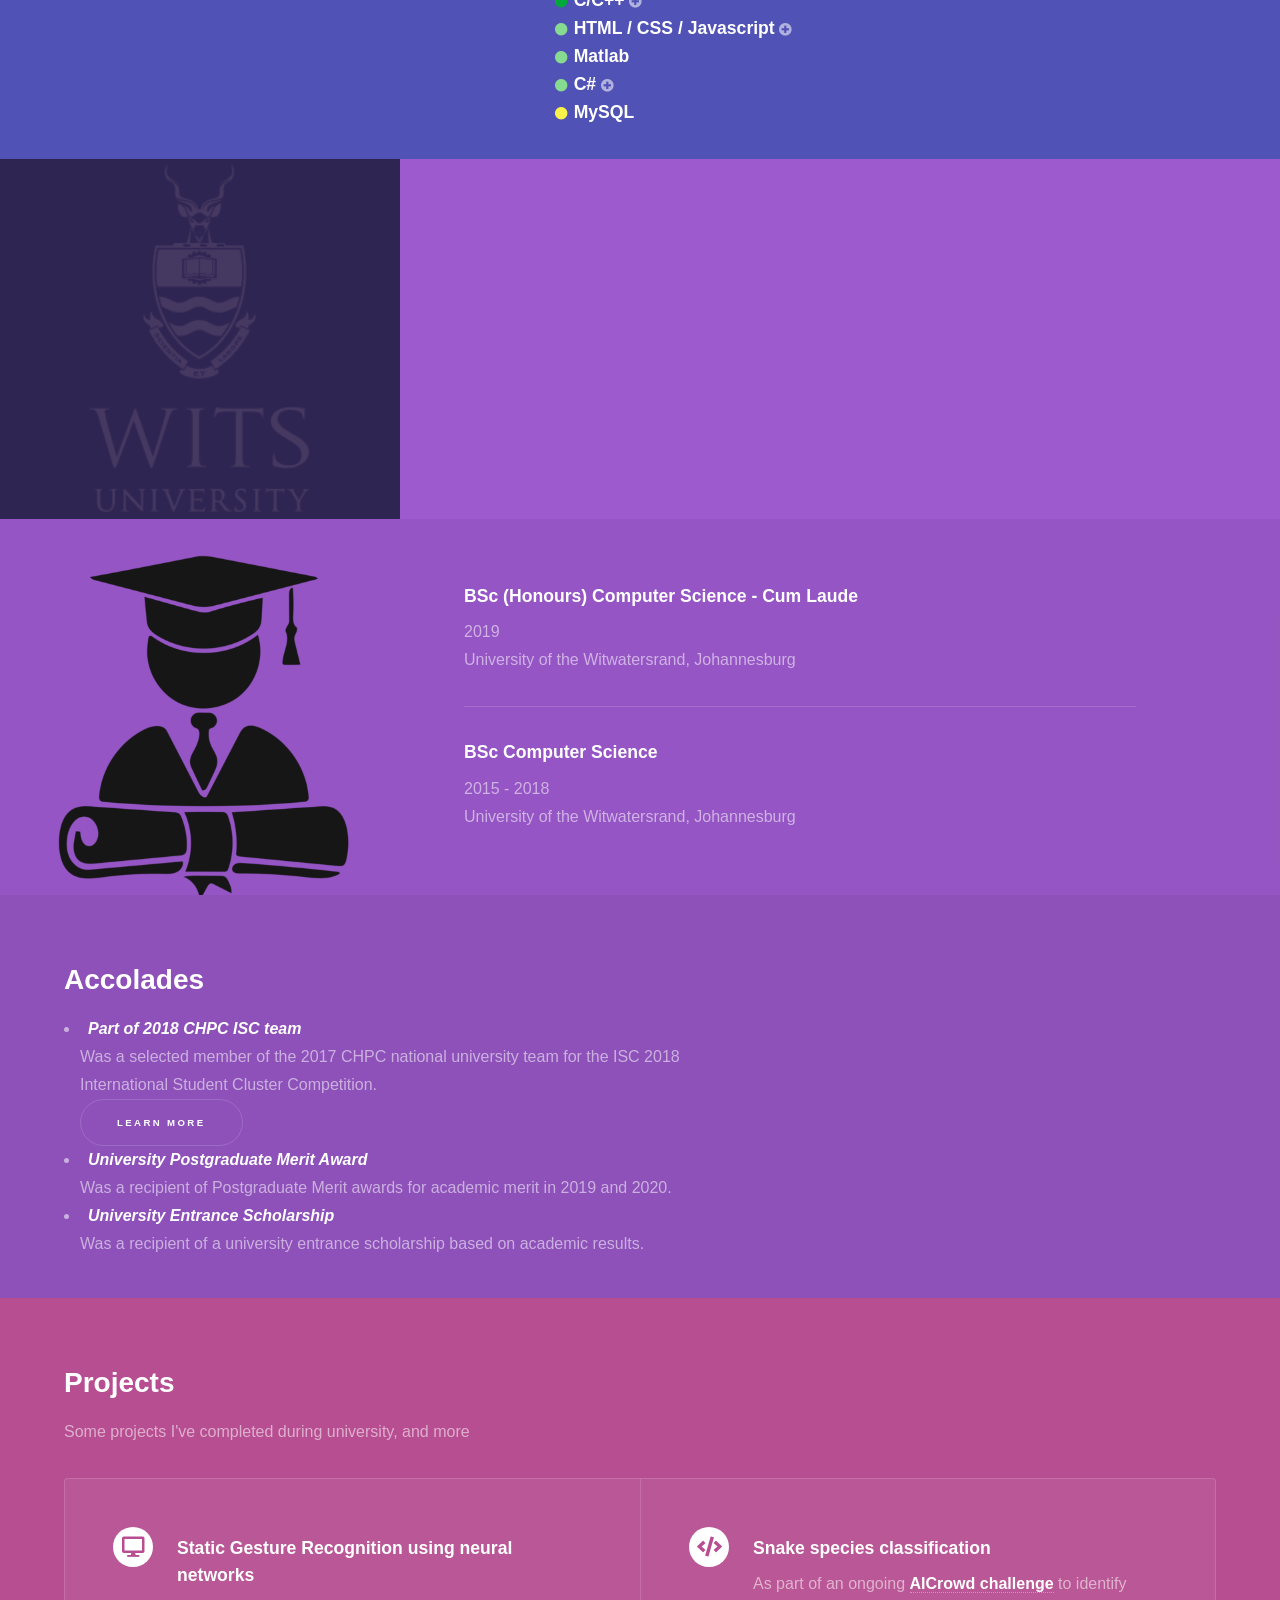
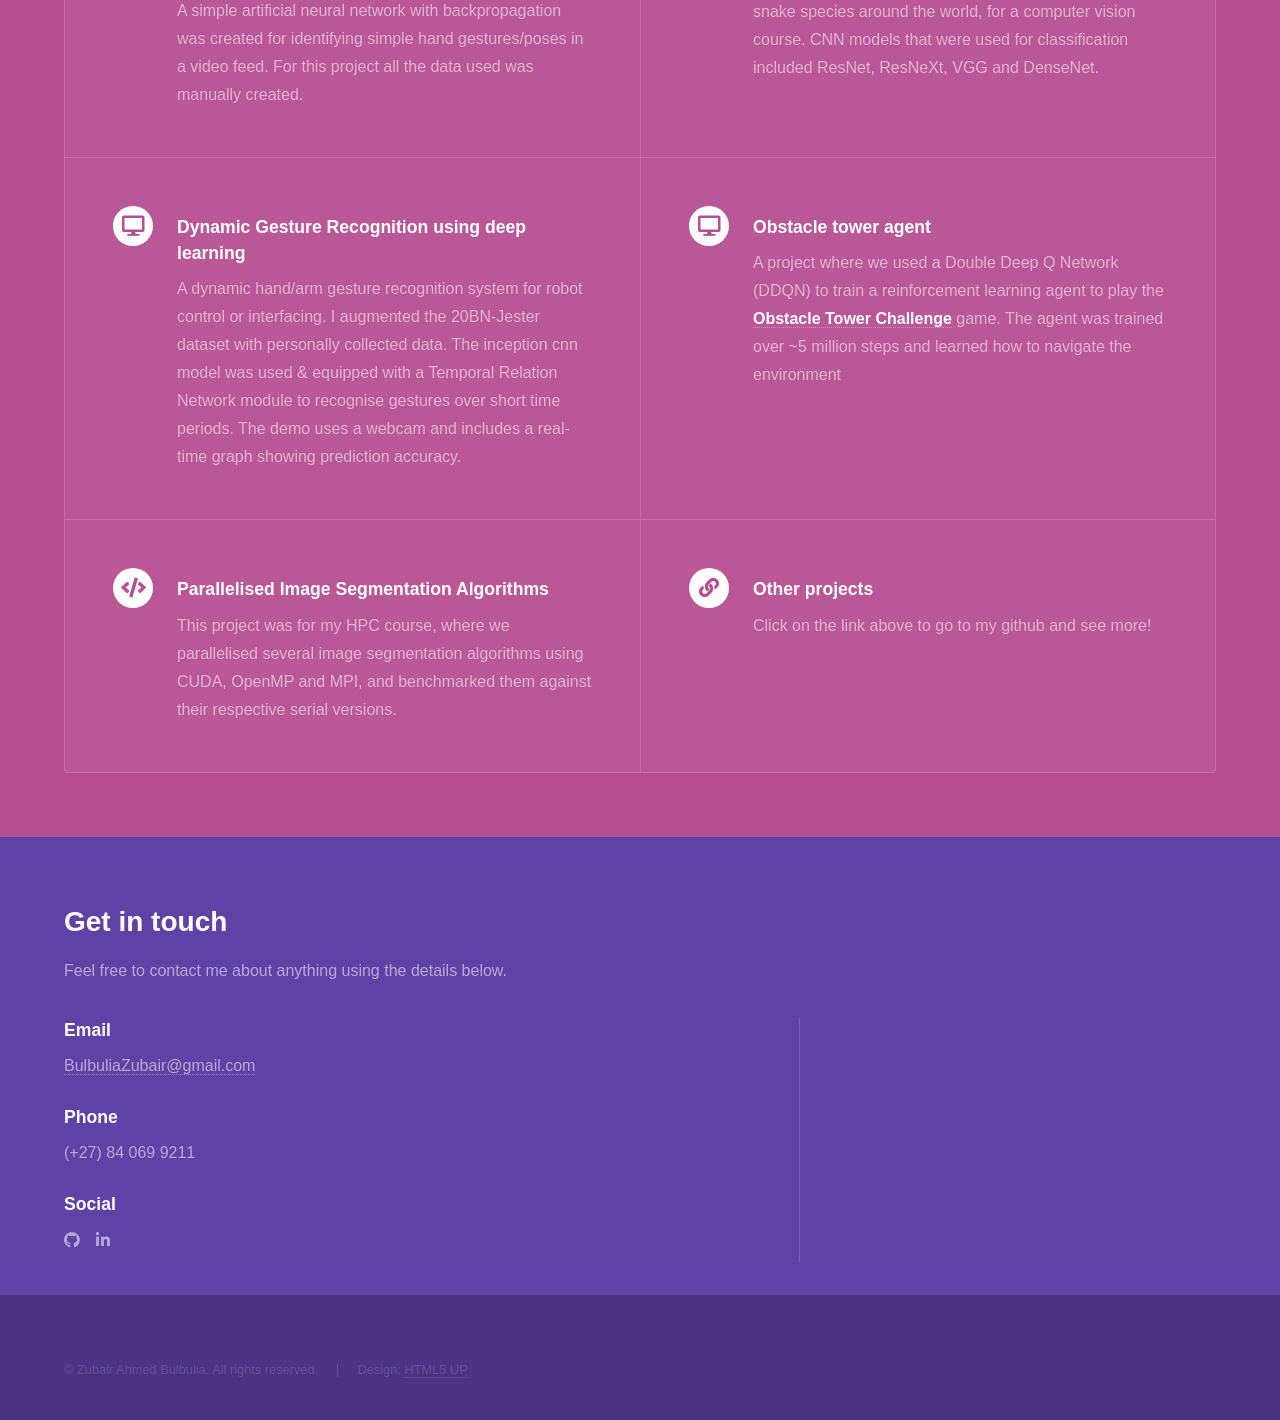
==== commit 8c90f04a: "06/2024 update Added newer details, made small changes to improve site behaviour and responsiveness" ====
--- a/index.html
+++ b/index.html
@@ -27,10 +27,10 @@
 						<ul>
 							<li><a href="#intro">Welcome</a></li>
 							<li><a href="#one">Who is this?</a></li>
-							<li><a href="#two">Academia</a></li>
-							<li><a href="#three">Projects</a></li>
-							<li><a href="#four">Skills</a></li>
-							<li><a href="#five">Experience</a></li>
+							<li><a href="#two">Experience</a></li>
+							<li><a href="#three">Skills</a></li>
+							<li><a href="#four">Academia</a></li>
+							<li><a href="#five">Projects</a></li>
 							<li><a href="#six">Contact me</a></li>
 						</ul>
 					</nav>
@@ -44,8 +44,11 @@
 					<section id="intro" class="wrapper style1 fullscreen fade-up">
 						<div class="inner">
 							<h1>Zubair Ahmed Bulbulia</h1>
-							<p> Student (MSc) at University of Witwatersrand, Johannesburg<br /> 
-							Interested in computing and innovative software, <!-- that adds value--> <br/> Also teaching machines to learn to do cool stuff  </p>
+							<p> Cloud Engineer (Big Data) at AWS,<br />
+								ETL and ML - Head currently in the cloud 💭<br /><br />
+								Graduated Computer Science (Honours Cum Laude) at University of Witwatersrand, Johannesburg<br /> 
+								Interested in big data, machine learning, data engineering and innovative problem solving, <!-- Gen AI--> <br/> 
+								Also teaching machines to learn to do cool stuff  </p>
 							<ul class="icons">
 								<li><a href="https://github.com/ZubairBul2ia" class="icon brands fa-github"><span class="label">GitHub</span></a></li>
 								<li><a href="https://www.linkedin.com/in/zubair-bulbulia-702013116/" class="icon brands fa-linkedin-in"><span class="label">LinkedIn</span></a></li>
@@ -64,7 +67,8 @@
 								<div class="inner">
 									<h2>Hello!</h2>
 									<p>My name is Zubair. <br/> 
-									I'm a student currently pursuing my Masters in Computer Science at the University of the Witwatersrand in Johannesburg.</p>
+									I'm a Cloud Enginner at AWS currently working in the Big Data domain, focusing on ETL and Machine Learning.<br/>
+									Graduated with Honours (Cum Laude) in Computer Science at the University of the Witwatersrand in Johannesburg, interested in pursuing my MSc.</p>
 
 									<!--- <ul class="actions">
 										<li><a href="generic.html" class="button">Learn more</a></li>
@@ -77,8 +81,8 @@
 							<div class="content">
 								<div class="inner">
 									<!--- <h2>Feugiat consequat</h2> --->
-									<p>I am drawn towards technology and am fascinated by the possibilities software and AI could bring to positively impact people and communities. Along with machine learning and data analysis, I find myself intrigued by how data underpins so much of our world, as well as how <b>algorithms & models</b> can learn from incredibly complex types of data to do novel & interesting things.  <br/>
-									I currently live in Johannesburg, South Africa. I would say I am a <b>driven, ambitious</b> individual who is a <b>creative problem solver.</b> Hobbies of mine include reading (especially fantasy and sci-fi), travelling, photography and games.</p>
+									<p>I am drawn towards technology and am fascinated by the possibilities Machine Learning/AI could bring to positively impact people and communities. Along with machine learning and data analysis, I find myself intrigued by how data underpins so much of our world, as well as how <b>algorithms & models</b> can learn from incredibly complex types of data to do novel & interesting things.  <br/>
+									<!-- I currently live in Johannesburg, South Africa.--> I would say I am a <b>driven, ambitious</b> individual who is a <b>creative problem solver.</b> <br /> Some of my favourite hobbies include reading (especially fantasy and sci-fi), travelling, retro video games and photography.</p>
 									<!--- <ul class="actions">
 										<li><a href="generic.html" class="button">Learn more</a></li>
 									</ul> --->
@@ -100,8 +104,197 @@
 						</section> --->
 					</section>
 
-				<!-- Two -->
+				<!-- Two  - Experience -->
 					<section id="two" class="wrapper style4 spotlights">
+						<section>
+							<div class="content">
+								<div class="inner">
+									<h2>Work Experience</h2>
+									<h4>Cloud Support Engineer (Big Data) </h4>
+									December 2022 - Present 
+									<ul>
+										<li><i> <b>Cloud Associate</b>  </i> April 2022 - December 2022 </li>
+										<li><i> <b>Graduate Cloud Associate</b> </i> February 2022 - April 2022 </li>
+									</ul>
+									Amazon Web Services (AWS), Johannesburg <br />
+
+									Engaging with and assisting international customers with troubleshooting, architecting and optimizing their ETL workloads across a diverse range of use cases and scenarios. Major expertise across AWS services in the ETL space such as Glue, Athena, Managed Workflows for Apache Airflow amongst others, and their associated tech stacks. <br/>
+									Also familiar with AI/ML services such as Amazon SageMaker and Bedrock, as well as a plethora of other largely used AWS services.
+								</p>
+
+								</div>
+							</div>
+							<a class="image"><img src="images/logo_aws.png" alt="" data-position="rights rights"></a>
+						</section>
+						<section>
+							<!--- <a href="#" class="image"><img src="images/pic02.jpg" alt="" data-position="top center" /></a> --->
+							<a class="image"><img src="images/pic_exp02.png" alt="" data-position="center center" /></a>
+							<div class="content">
+								<div class="inner">
+									<h4>Computer Science Tutor</h4>
+									<p>February - November 2019 & June - November 2020<br/> 
+									University of the Witwatersrand, Johannesburg <br />
+									Tutored students & assisted with marking undergrad courses including Machine Learning, Computer Graphics & Visualisation, Advanced Analysis of Algorithms, Operating Systems, Introduction to Algorithms & Programming and Introduction to Data Structures & Algorithms. </p>
+								</div>
+							</div>
+						</section>
+						<section>
+							<!--- <a href="#" class="image"><img src="images/pic02.jpg" alt="" data-position="top center" /></a> --->
+							<div class="content">
+								<div class="inner">
+									<h4>Intern Programmer</h4> 
+									<p>November 2016 - December 2016 <br/>
+									Entelect Software, Johannesburg <br/>
+									Worked as an intern software developer, focusing on developing back-end logging and testing using the .Net MVC framework and SoapUI.</p>
+								</div>
+							</div>
+							<a class="image"><img src="images/pic_exp01.png" alt="" data-position="rights rights" /></a>
+						</section>
+					</section>
+
+
+				<!-- Three - Skills -->
+					<section id="three" class="wrapper style2 spotlights">
+						<section>
+							<a href="#" class="image2"><img src="images/laptop_code2.png" alt="" data-position="center center" /></a>
+							<div class="content">
+								<div class="inner">
+									<h2>Technical skills</h2>
+									<p>My self-assumed proficiency for various programming languages. Expand to see more about frameworks and libraries in my skill stack</p>
+									<h3>Languages</h3>
+										
+										<i class="icon solid fa-circle high"> </i>
+										<h3 class=inline>Big Data</h3> <i> <a href="javascript:void(0)"  id="bdexpand" class="icon solid fa-plus-circle plusbutton"></a> </i> <br>
+											<div class="lang_details" id="bddiv">
+												<div class="column">
+													<h4>AWS Services</h4>
+													<li>ETL - Glue, Athena, MWAA, Data Pipeline, Lake Formation, DataBrew, Redshift, Kinesis, DynamoDB and RDS <i class="icon solid fa-circle high"> </i></li>
+													<li>Deployment & CI/CID - Lambda, Step Functions, Batch, EventBridge, CloudFormation (& Terraform)  <i class="icon solid fa-circle mid"> </i></li>
+													<li>ML - Amazon SageMaker, Amazon Bedrock, DL AMIs <i class="icon solid fa-circle mid"> </i></li>
+													<li>AWS cloud stack (general) - learnt through hands-on practice and studying for AWS Solution Architect certification. <i class="icon solid fa-circle high"> </i></li>
+												</div>
+												<br/>
+
+												<div class="column">
+													<h4>Frameworks</h4>
+													<li>Apache Spark, Hive, Hadoop, Trino/Presto  <i class="icon solid fa-circle high"> </i></li>
+													<li>Apache Airflow, Apache Flink, Apache Kafka  <i class="icon solid fa-circle mid"> </i></li>
+												</div>
+												<br/>
+
+												<div class="column">
+													<h4>Visualization</h4>
+													<li>Amazon QuickSight, Power BI  <i class="icon solid fa-circle high"> </i></li>
+													<li>Tableau, Grafana  <i class="icon solid fa-circle mid"> </i></li>
+												</div>
+
+											</div>
+
+										<i class="icon solid fa-circle high"> </i>
+										<h3 class=inline>Python</h3> <i> <a href="javascript:void(0)" id="pyexpand" class="icon solid fa-plus-circle plusbutton"></a> </i> <br>
+											<div class="lang_details" id="pydiv">
+												
+												<div class="column">
+													<h4>Machine Learning</h4>
+													<li>PyTorch <i class="icon solid fa-circle high"> </i> </li>
+													<li>Tensorflow <i class="icon solid fa-circle mid"> </i> </li>
+													<li>Keras <i class="icon solid fa-circle mid"> </i> </li>
+													<li>SciKit-learn <i class="icon solid fa-circle high"> </i> </li>
+													<li>MXNet <i class="icon solid fa-circle mid"> </i> </li>
+												</div>
+												<br/>
+
+												<div class="column">
+													<h4>Dev</h4>
+													<li>Django <i class="icon solid fa-circle mid"> </i></li>
+													<li>Flask <i class="icon solid fa-circle low"> </i></li>
+												</div>
+												<br/>
+
+												<div class="column">
+													<h4>Additional Libraries</h4>
+													<li>Pandas <i class="icon solid fa-circle high"> </i></li>
+													<li>Matplotlib <i class="icon solid fa-circle high"> </i></li>
+													<li>OpenCV <i class="icon solid fa-circle mid"> </i></li>
+													<li>NumPy <i class="icon solid fa-circle mid"> </i></li>
+													<li>Seaborn <i class="icon solid fa-circle mid"> </i></li>
+													<li>Gym <i class="icon solid fa-circle low"> </i></li>
+													
+												</div>
+											</div>
+
+										<i class="icon solid fa-circle high"> </i>
+										<h3 class=inline>Java</h3> <i> <a href="javascript:void(0)"  id="javaexpand" class="icon solid fa-plus-circle plusbutton"></a> </i> <br>
+											<div class="lang_details" id="javadiv">
+												<div class="column">
+													<h4>Frameworks</h4>
+													<li>Android Studio <i class="icon solid fa-circle mid"> </i></li>
+													<li>Spring/Spring Boot/Spring Batch <i class="icon solid fa-circle high"> </i></li>
+												</div>
+											</div>
+
+										<i class="icon solid fa-circle high"> </i>
+										<h3 class=inline>C/C++</h3> <a href="javascript:void(0)" id="cppexpand" class="icon solid fa-plus-circle plusbutton"></a> </i> <br>
+											<div class="lang_details" id="cppdiv">
+												<div class="column">
+													<h4>Parallel computation</h4>
+													<li>OpenMP <i class="icon solid fa-circle mid"> </i></li>
+													<li>CUDA <i class="icon solid fa-circle mid"> </i></li>
+													<li>MPI <i class="icon solid fa-circle mid"> </i></li>
+												</div>
+												<br/>
+												<div class="column">
+													<h4>Graphics</h4>
+													<li>OpenGL <i class="icon solid fa-circle mid"> </i></li>
+												</div>
+											</div>
+
+										<i class="icon solid fa-circle mid"> </i>
+										<h3 class=inline>HTML / CSS / Javascript</h3> <i> <a href="javascript:void(0)"  id="jsexpand" class="icon solid fa-plus-circle plusbutton"></a> </i> <br>
+											<div class="lang_details" id="jsdiv">
+												<div class="column">
+													<li>Node.js <i class="icon solid fa-circle mid"> </i></li>
+													<h4>JS libraries</h4>
+													<li>Bootstrap  <i class="icon solid fa-circle high"> </i></li>
+													<li>JQuery <i class="icon solid fa-circle low"> </i></li>
+												</div>
+												<br/>
+
+												<div class="column">
+													<h4>Frameworks</h4>
+													<li>React <i class="icon solid fa-circle mid"> </i></li>
+													<li>AngularJS <i class="icon solid fa-circle low"> </i></li>
+												</div>
+												<br/>
+
+												<div class="column">
+													<h4>Graphics</h4>
+													<li>Three.js <i class="icon solid fa-circle high"> </i> </li>
+												</div>
+											</div>
+
+										<i class="icon solid fa-circle mid"> </i>
+										<h3 class=inline>Matlab</h3> <br>
+
+										<i class="icon solid fa-circle mid"> </i>
+										<h3 class=inline>C#</h3> <i> <a href="javascript:void(0)"  id="csharpexpand" class="icon solid fa-plus-circle plusbutton"></a> </i> <br>
+											<div class="lang_details" id="csharpdiv">
+												<div class="column">
+													<h4>Frameworks</h4>
+													<li>ASP.NET<i class="icon solid fa-circle low"> </i></li>
+													<li> Xamarin <i class="icon solid fa-circle low"> </i></li>												</div>
+											</div>
+
+										<i class="icon solid fa-circle low"> </i>
+										<h3 class=inline>MySQL</h3> <br>
+								</div>
+							</div>
+						</section>
+					</section>
+
+
+				<!-- Four - Academic -->
+					<section id="four" class="wrapper style4 spotlights">
 						<section>
 							<a href="#" class="image"><img src="images/Wits2.png" alt="" data-position="center center" /></a>
 							<div class="content">
@@ -109,7 +302,8 @@
 									<h2>Academic History</h2>
 									<br />
 									<h3>MSc Computer Science</h3>
-									<p>2020 - current <br/>
+									<p>2020 - 2021 (Not completed) <br/>
+									Was accepted/enrolled and awarded a University scholarship to do my MSc in Computer Science, but could not finish my studies due to Covid.<br />
 									University of the Witwatersrand, Johannesburg</p>
 								</div>
 							</div>
@@ -134,26 +328,25 @@
 								<div class="inner">
 									<h2>Accolades</h2>
 									<ul>
+										<li><i> <b>Part of 2018 CHPC ISC team</b> </i> </li>
+										Was a selected member of the 2017 CHPC national university team for the ISC 2018 International Student Cluster Competition. <br/>
+										<!--<a href="http://www.stem-trek.org/2018/01/02/chpc-2017/"> <b>Learn more here.</b></a>-->
+										<a href="http://www.stem-trek.org/2018/01/02/chpc-2017/" class="button">Learn more</a>
+										<li><i> <b>University Postgraduate Merit Award</b> </i> </li>
+										Was a recipient of Postgraduate Merit awards for academic merit in 2019 and 2020.
 										<li><i> <b>University Entrance Scholarship</b> </i> </li>
 										Was a recipient of a university entrance scholarship based on academic results.
-										<li><i> <b>University Postgraduate Merit Award</b> </i> </li>
-										Was a recipient of Postgraduate Merit awards for academic merit in 2019 and 2020.
-										<li><i> <b>Part of 2018 CHPC ISC team</b> </i> </li>
-										Was a member of the CHPC team for the ISC 2018 International Student Cluster Competition.
-									</ul>
-									<ul class="actions">
-										<li><a href="http://www.stem-trek.org/2018/01/02/chpc-2017/" class="button">Learn more</a></li>
-									</ul>
+										
 								</div>
 							</div>
 						</section> 
 					</section>
 
-				<!-- Three -->
-					<section id="three" class="wrapper style3 fade-up">
+				<!-- Five - Projects -->
+					<section id="five" class="wrapper style3 fade-up">
 						<div class="inner">
 							<h2>Projects</h2>
-							<p>Some projects I've completed, as well as some works in progress </p> <!--- should put I put a github link here? --->
+							<p>Some projects I've completed during university, and more</p> <!--- should put I put a github link here? --->
 							<div class="features">
 								<section>
 									<span class="icon solid major fa-desktop"></span>
@@ -192,140 +385,7 @@
 						</div>
 					</section>
 
-				<!-- Four-Skills -->
-					<section id="four" class="wrapper style2 spotlights">
-						<section>
-							<a href="#" class="image2"><img src="images/laptop_code2.png" alt="" data-position="center center" /></a>
-							<div class="content">
-								<div class="inner">
-									<h2>Technical skills</h2>
-									<p>My self-assumed proficiency for various programming languages. Expand to see more about frameworks and libraries in my skill stack</p>
-									<h3>Languages</h3>
-										<i class="icon solid fa-circle high"> </i>
-										<h3 class=inline>Python</h3> <i> <a href="javascript:void(0)" id="pyexpand" class="icon solid fa-plus-circle plusbutton"></a> </i> <br>
-											<div class="lang_details" id="pydiv">
-												<div class="column">
-													<h5>Machine Learning</h5>
-													<li>PyTorch <i class="icon solid fa-circle high"> </i> </li>
-													<li>Tensorflow <i class="icon solid fa-circle mid"> </i> </li>
-													<li>Keras <i class="icon solid fa-circle mid"> </i> </li>
-													<li>SciKit-learn <i class="icon solid fa-circle high"> </i> </li>
-												</div>
-
-												<div class="column">
-													<h5>Dev</h5>
-													<li>Django <i class="icon solid fa-circle mid"> </i></li>
-													<li>Flask <i class="icon solid fa-circle low"> </i></li>
-												</div>
-
-												<div class="column">
-													<h5>Additional Libraries</h5>
-													<li>Pandas <i class="icon solid fa-circle high"> </i></li>
-													<li>Matplotlib <i class="icon solid fa-circle high"> </i></li>
-													<li>OpenCV <i class="icon solid fa-circle mid"> </i></li>
-													<li>NumPy <i class="icon solid fa-circle mid"> </i></li>
-													<li>Seaborn <i class="icon solid fa-circle mid"> </i></li>
-													<li>Gym <i class="icon solid fa-circle low"> </i></li>
-													
-												</div>
-											</div>
-
-										<i class="icon solid fa-circle high"> </i>
-										<h3 class=inline>Java</h3> <i> <a href="javascript:void(0)"  id="javaexpand" class="icon solid fa-plus-circle plusbutton"></a> </i> <br>
-											<div class="lang_details" id="javadiv">
-												<div class="column">
-													<h5>IDEs and Frameworks</h5>
-													<li>Eclipse <i class="icon solid fa-circle high"> </i></li>
-													<li>Android Studio <i class="icon solid fa-circle mid"> </i></li>
-													<li>Spring <i class="icon solid fa-circle high"> </i></li>
-												</div>
-											</div>
-
-										<i class="icon solid fa-circle high"> </i>
-										<h3 class=inline>C/C++</h3> <a href="javascript:void(0)" id="cppexpand" class="icon solid fa-plus-circle plusbutton"></a> </i> <br>
-											<div class="lang_details" id="cppdiv">
-												<div class="column">
-													<h5>Parallel computation</h5>
-													<li>OpenMP <i class="icon solid fa-circle mid"> </i></li>
-													<li>CUDA <i class="icon solid fa-circle mid"> </i></li>
-													<li>MPI <i class="icon solid fa-circle mid"> </i></li>
-												</div>
-												<div class="column">
-													<h5>Graphics</h5>
-													<li>OpenGL <i class="icon solid fa-circle mid"> </i></li>
-												</div>
-											</div>
-
-										<i class="icon solid fa-circle mid"> </i>
-										<h3 class=inline>HTML / CSS / Javascript</h3> <i> <a href="javascript:void(0)"  id="jsexpand" class="icon solid fa-plus-circle plusbutton"></a> </i> <br>
-											<div class="lang_details" id="jsdiv">
-												<div class="column">
-													<li>Node.js <i class="icon solid fa-circle mid"> </i></li>
-													<h5>JS libraries</h5>
-													<li>Bootstrap  <i class="icon solid fa-circle high"> </i></li>
-													<li>JQuery <i class="icon solid fa-circle low"> </i></li>
-												</div>
-
-												<div class="column">
-													<h5>Frameworks</h5>
-													<li>React <i class="icon solid fa-circle mid"> </i></li>
-													<li>AngularJS <i class="icon solid fa-circle low"> </i></li>
-												</div>
-
-												<div class="column">
-													<h5>Graphics</h5>
-													<li>Three.js <i class="icon solid fa-circle high"> </i> </li>
-												</div>
-											</div>
-
-										<i class="icon solid fa-circle mid"> </i>
-										<h3 class=inline>Matlab</h3> <br>
-
-										<i class="icon solid fa-circle mid"> </i>
-										<h3 class=inline>C#</h3> <i> <a href="javascript:void(0)"  id="csharpexpand" class="icon solid fa-plus-circle plusbutton"></a> </i> <br>
-											<div class="lang_details" id="csharpdiv">
-												<div class="column">
-													<h5>Frameworks</h5>
-													<li>ASP.NET<i class="icon solid fa-circle low"> </i></li>
-													<!-- <li> Xamarin <i class="icon solid fa-circle low"> </i></li> -->
-												</div>
-											</div>
-
-										<i class="icon solid fa-circle low"> </i>
-										<h3 class=inline>MySQL</h3> <br>
-								</div>
-							</div>
-						</section>
-					</section>
-
-				<!-- Five - Experience -->
-					<section id="five" class="wrapper style4 spotlights">
-						<section>
-							<a href="#" class="image"><img src="images/pic_exp02.png" alt="" data-position="center center" /></a>
-							<div class="content">
-								<div class="inner">
-									<h2>Work Experience</h2>
-									<h4>Computer Science Tutor</h4>
-									<p>February - November 2019 & June - November 2020<br/> 
-									University of the Witwatersrand, Johannesburg <br />
-									Tutored students & assisted with marking undergrad courses including Machine Learning, Computer Graphics & Visualisation, Advanced Analysis of Algorithms, Operating Systems, Introduction to Algorithms & Programming and Introduction to Data Structures & Algorithms. </p>
-
-								</div>
-							</div>
-						</section>
-						<section>
-							<!--- <a href="#" class="image"><img src="images/pic02.jpg" alt="" data-position="top center" /></a> --->
-							<div class="content">
-								<div class="inner">
-									<h4>Intern Programmer</h4> 
-									<p>November 2016 - December 2016 <br/>
-									Entelect Software, Johannesburg <br/>
-									Worked as an intern software developer, focusing on developing back-end logging and testing using the .Net MVC framework and SoapUI.</p>
-								</div>
-							</div>
-							<a href="#" class="image"><img src="images/pic_exp01.png" alt="" data-position="rights rights" /></a>
-						</section>
-					</section>
+				
 
 				<!-- Six -->
 					<section id="six" class="wrapper style1 fade-up">
--- a/assets/css/main.css
+++ b/assets/css/main.css
@@ -2643,7 +2643,8 @@
 			display: block;
 			max-height: 100%;
 			max-width: 100%;
-		}		
+		}
+
 
 
 /* List */
@@ -2662,6 +2663,7 @@
 		list-style: disc;
 		margin: 0 0 2em 0;
 		padding-left: 1em;
+		margin-bottom: 0.5em;
 	}
 
 		ul li {
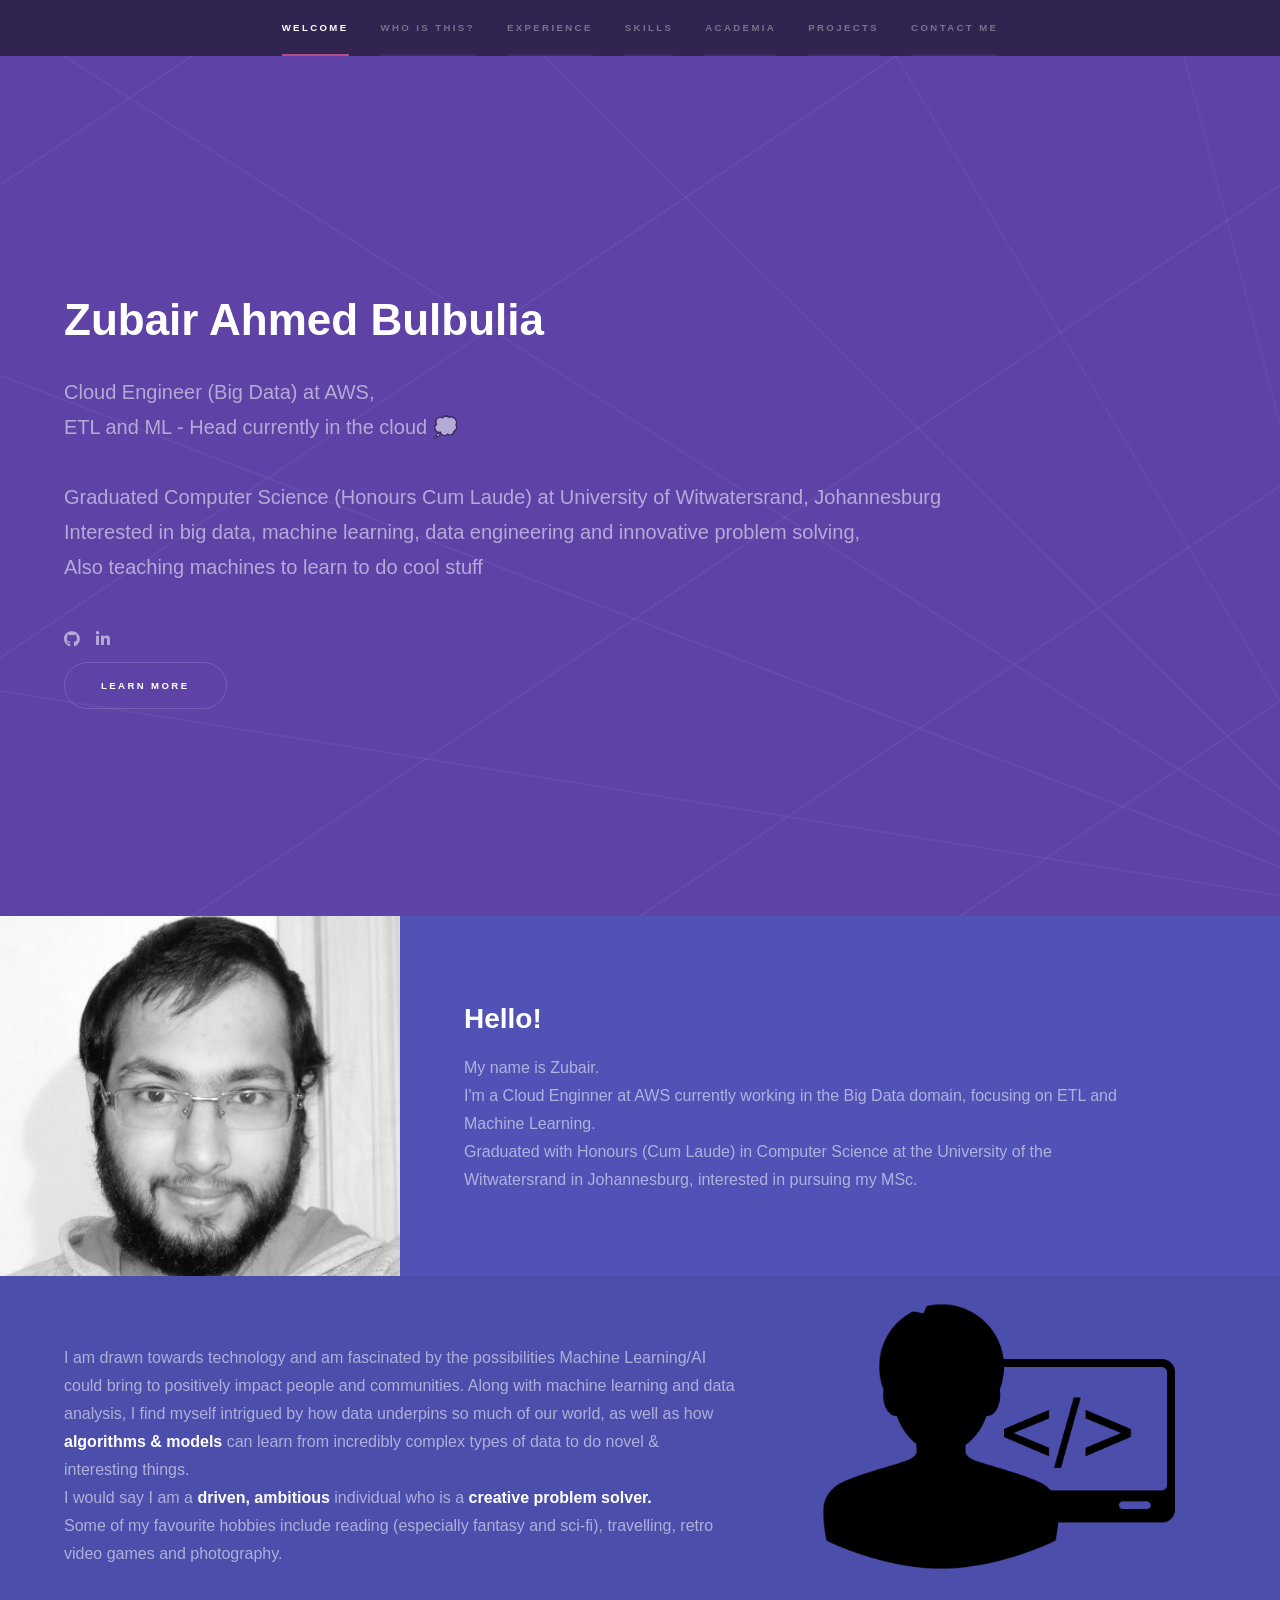
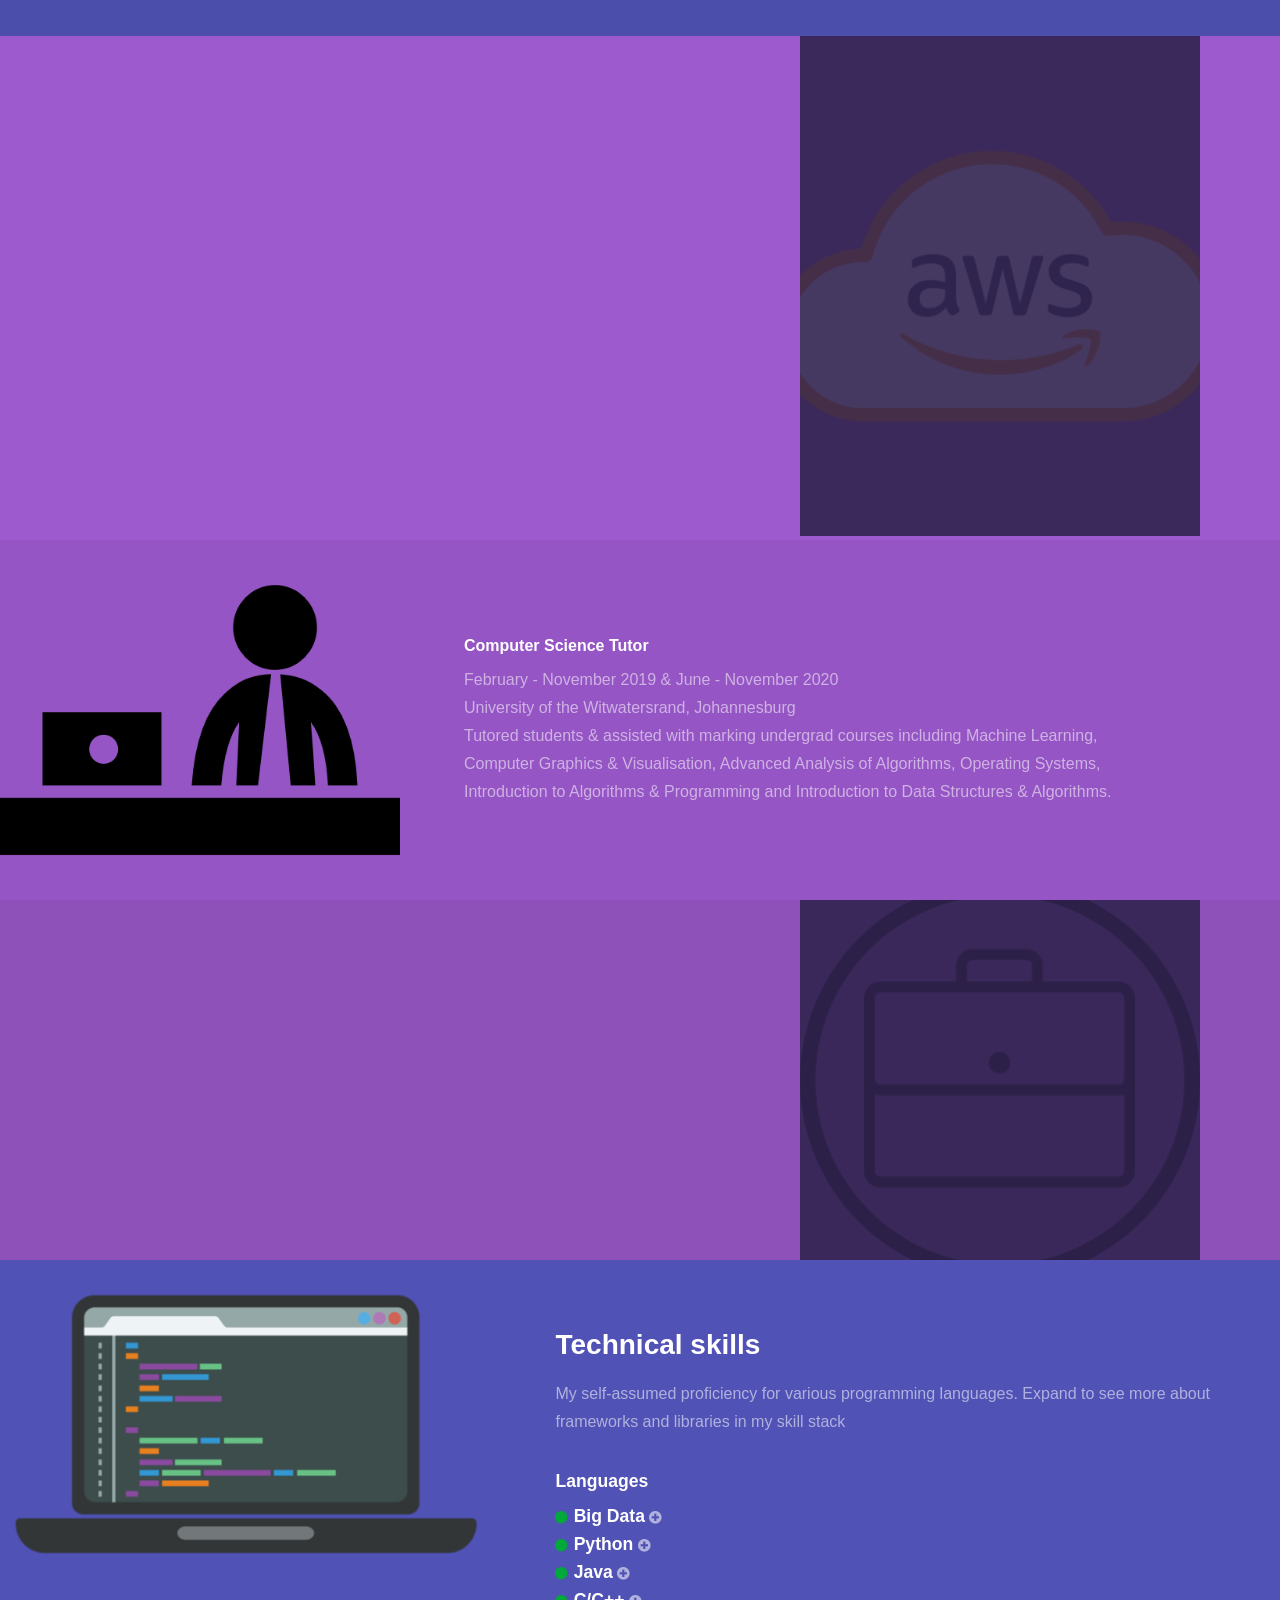
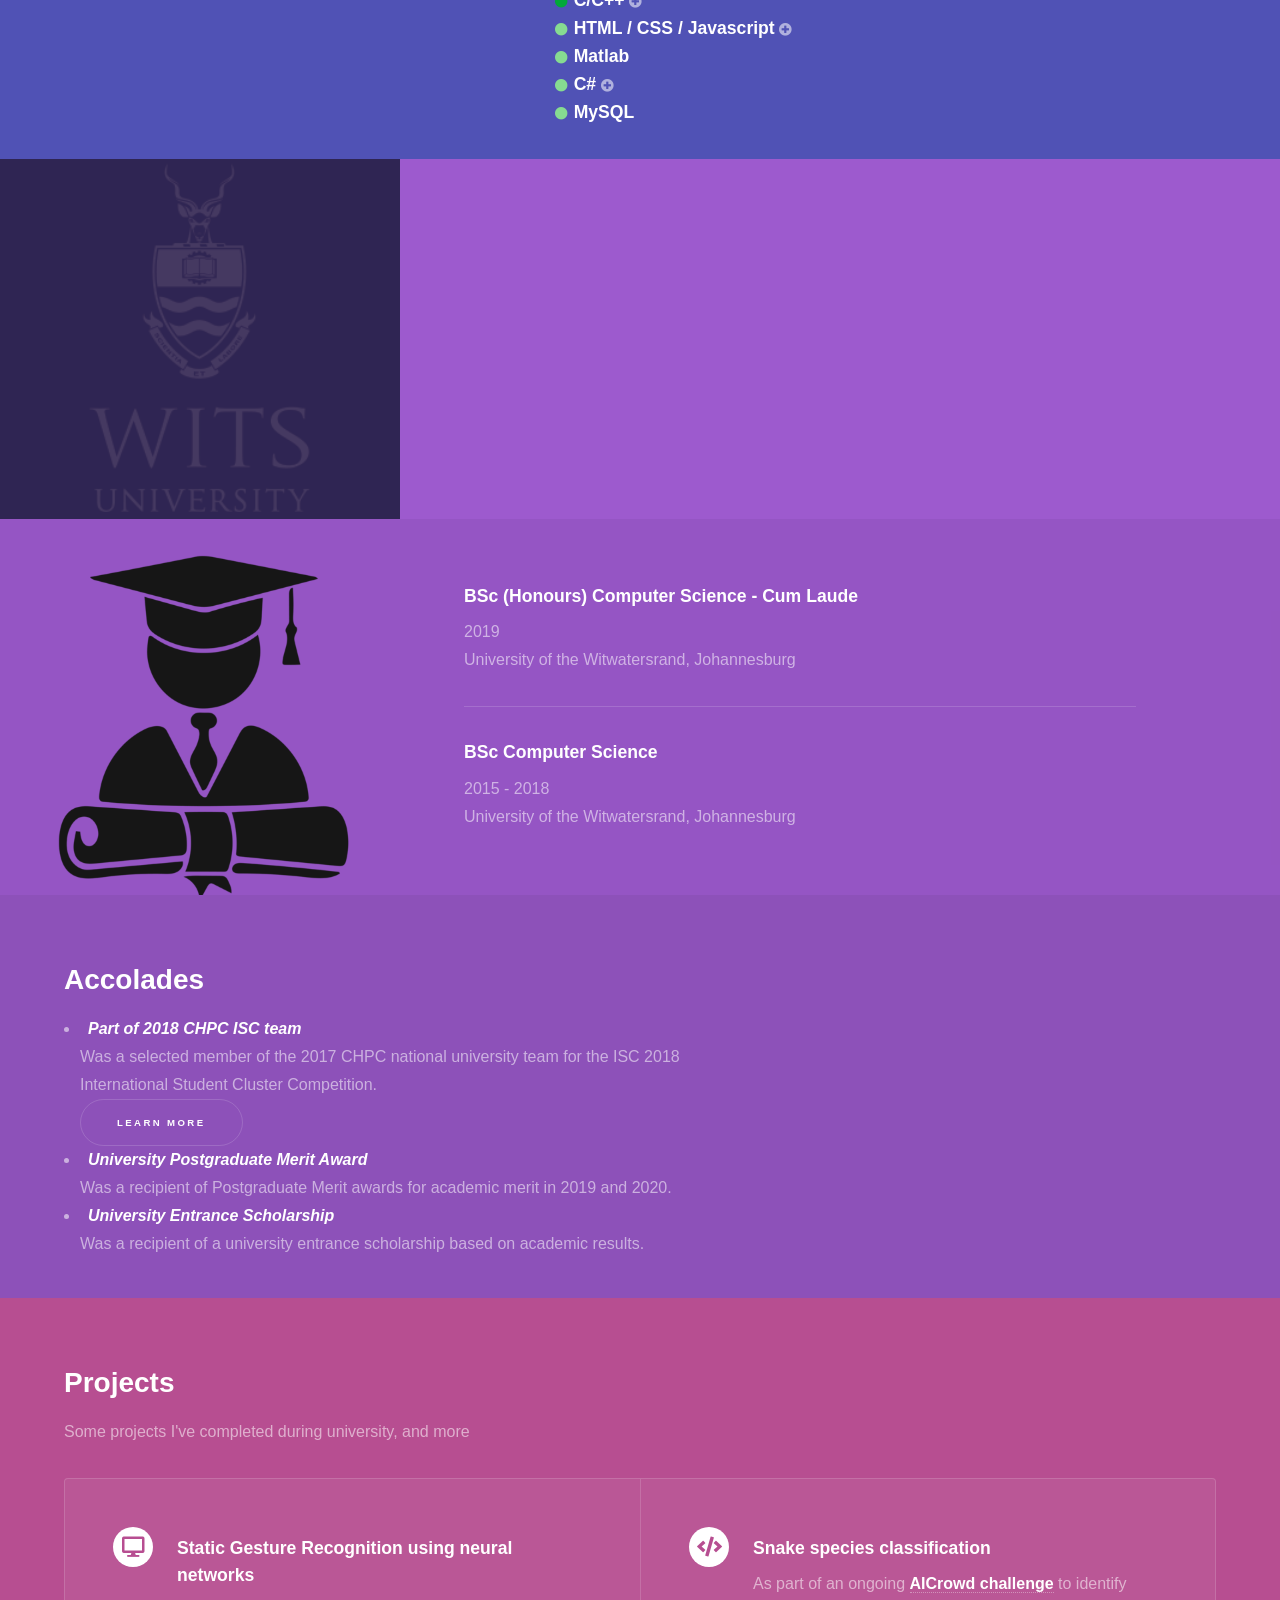
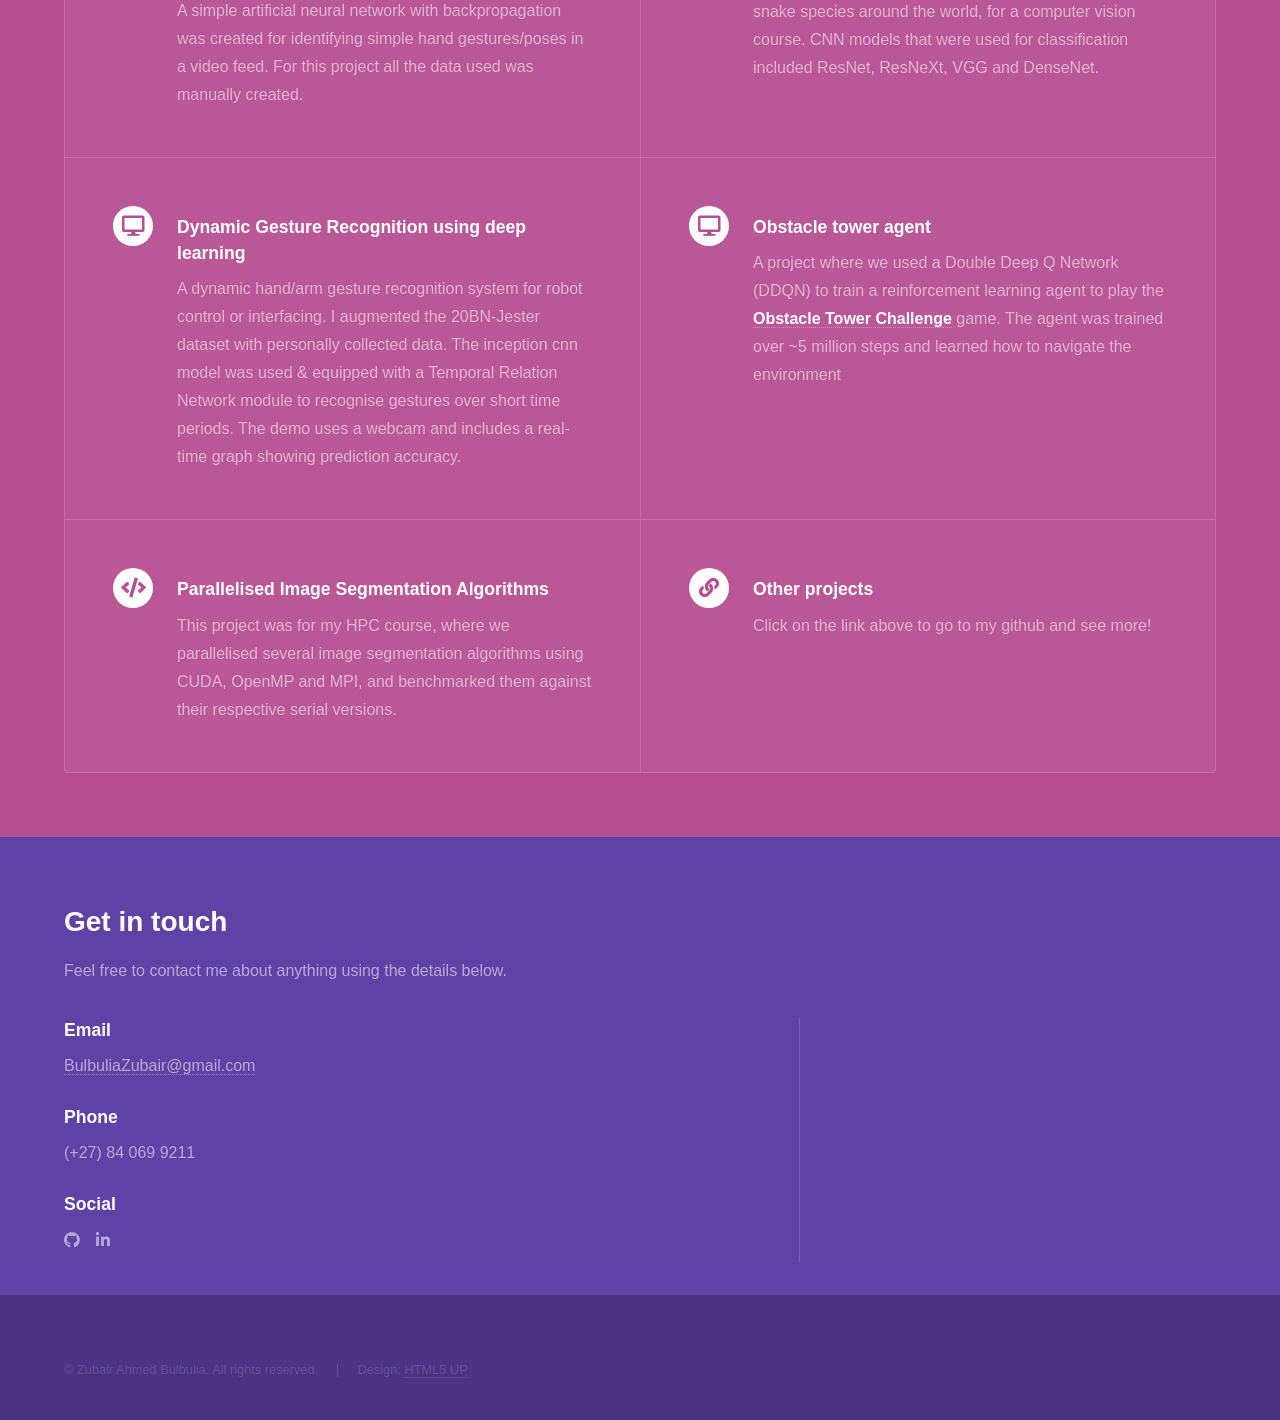
==== commit 1947a2cc: "Update index.html" ====
--- a/index.html
+++ b/index.html
@@ -176,9 +176,10 @@
 												<br/>
 
 												<div class="column">
-													<h4>Frameworks</h4>
-													<li>Apache Spark, Hive, Hadoop, Trino/Presto  <i class="icon solid fa-circle high"> </i></li>
+													<h4>Frameworks, SDKs and more</h4>
+													<li>Apache Spark/PySpark, Hive, Hadoop, Trino/Presto  <i class="icon solid fa-circle high"> </i></li>
 													<li>Apache Airflow, Apache Flink, Apache Kafka  <i class="icon solid fa-circle mid"> </i></li>
+													<li>AWS CLI, Boto3, Bash scripting and Docker <i class="icon solid fa-circle high"> </i></li>
 												</div>
 												<br/>
 
@@ -285,7 +286,7 @@
 													<li> Xamarin <i class="icon solid fa-circle low"> </i></li>												</div>
 											</div>
 
-										<i class="icon solid fa-circle low"> </i>
+										<i class="icon solid fa-circle mid"> </i>
 										<h3 class=inline>MySQL</h3> <br>
 								</div>
 							</div>
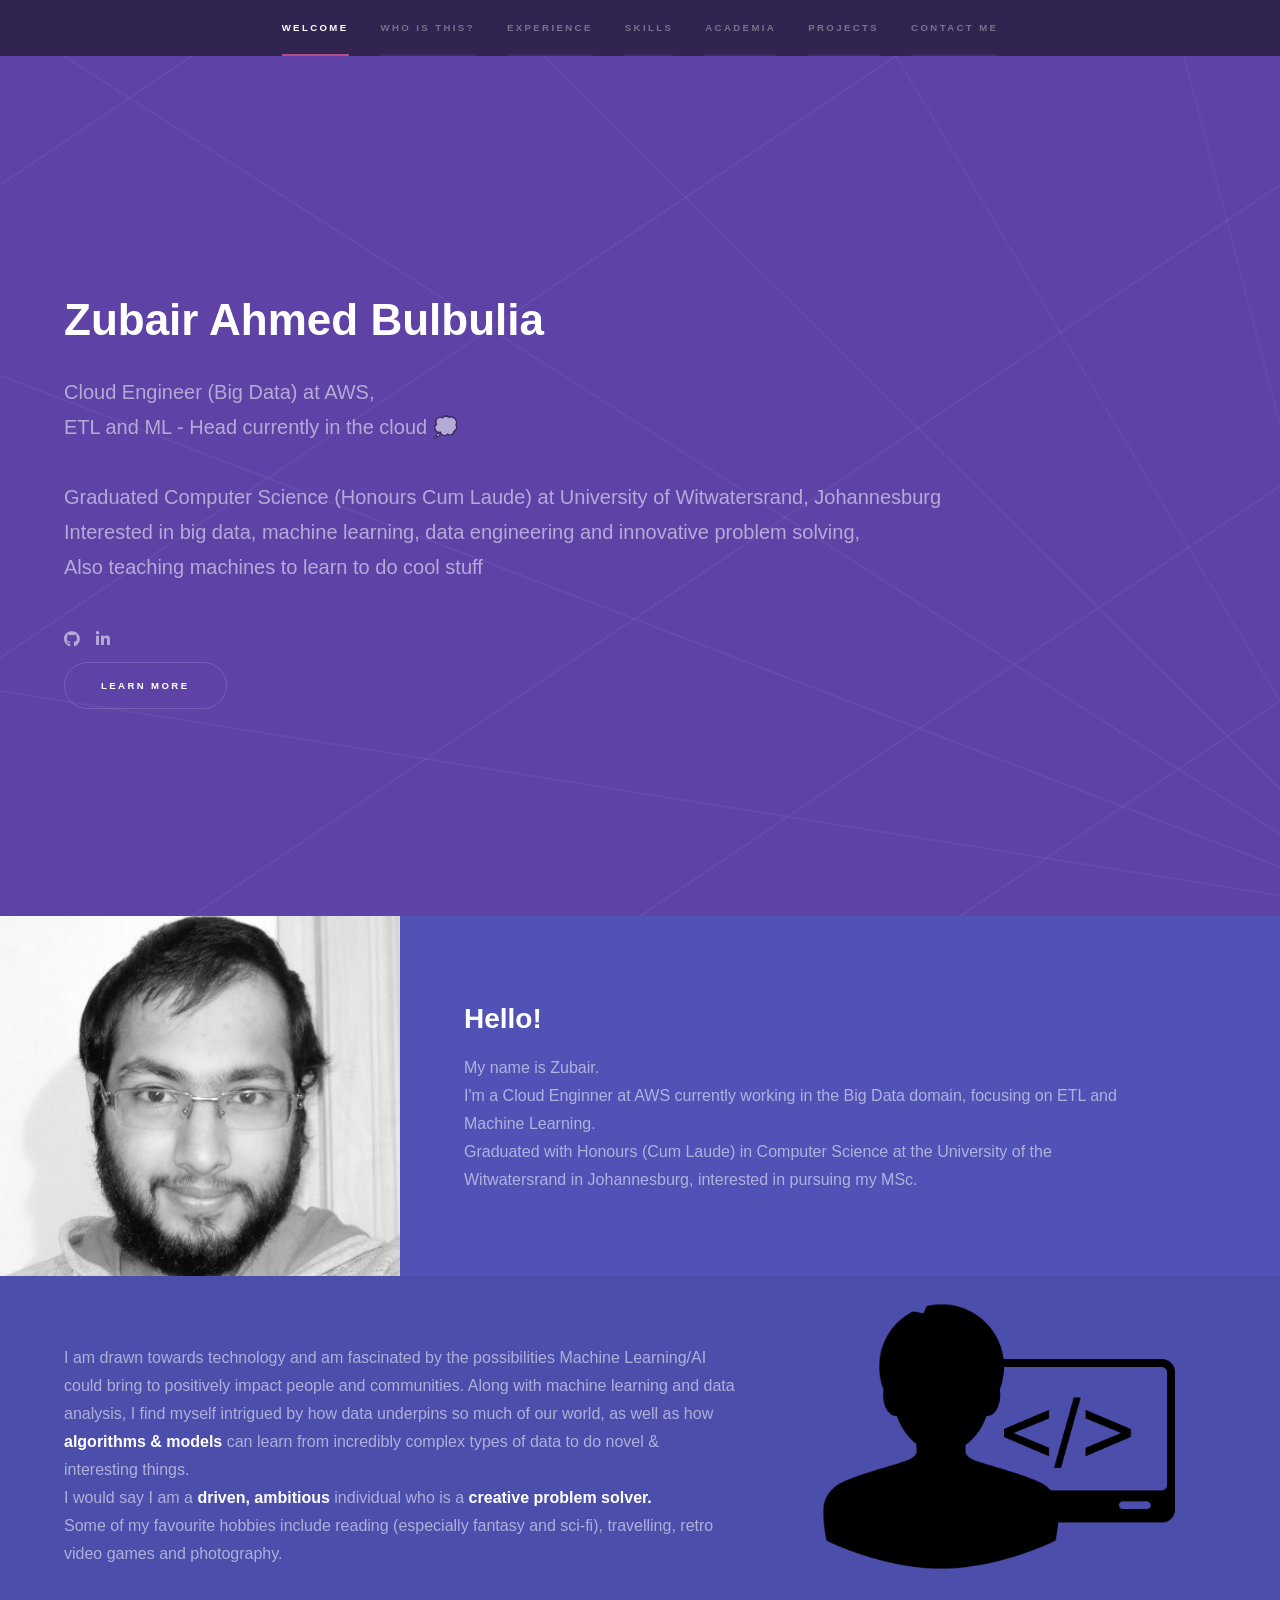
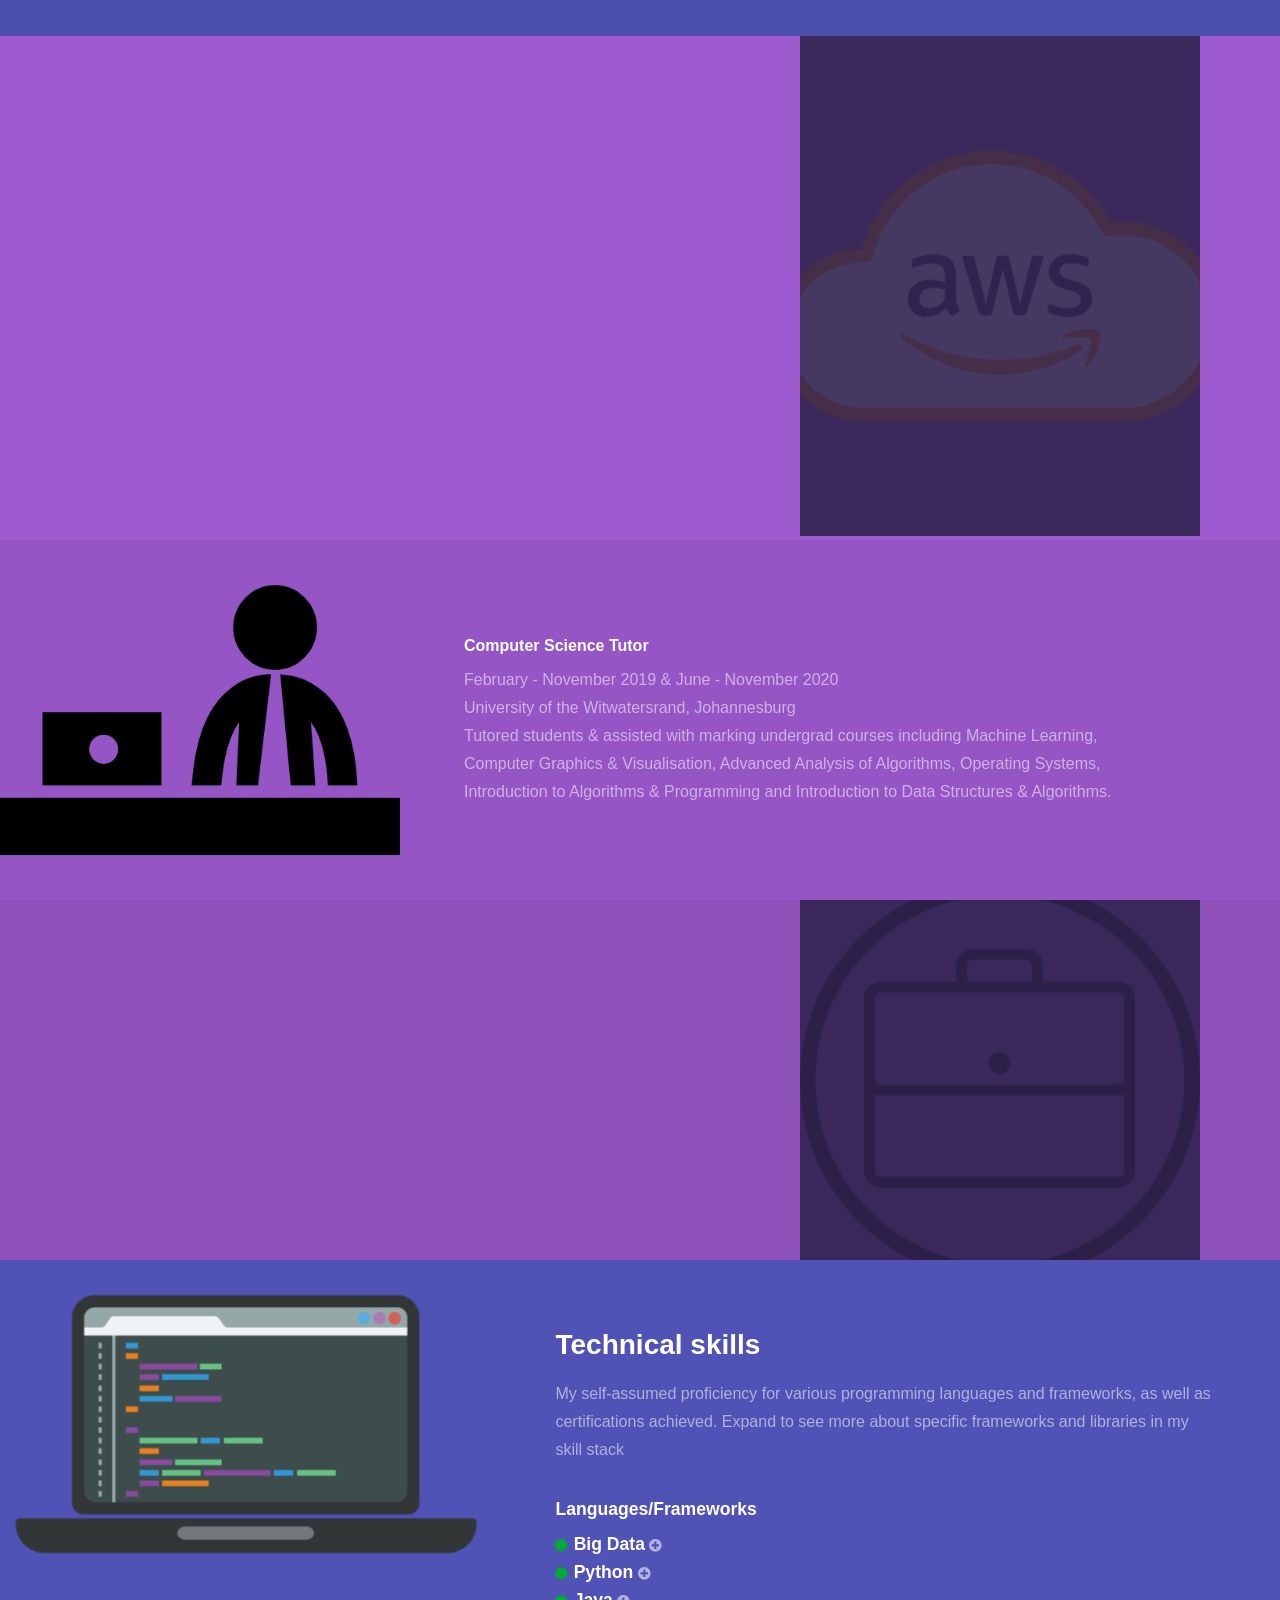
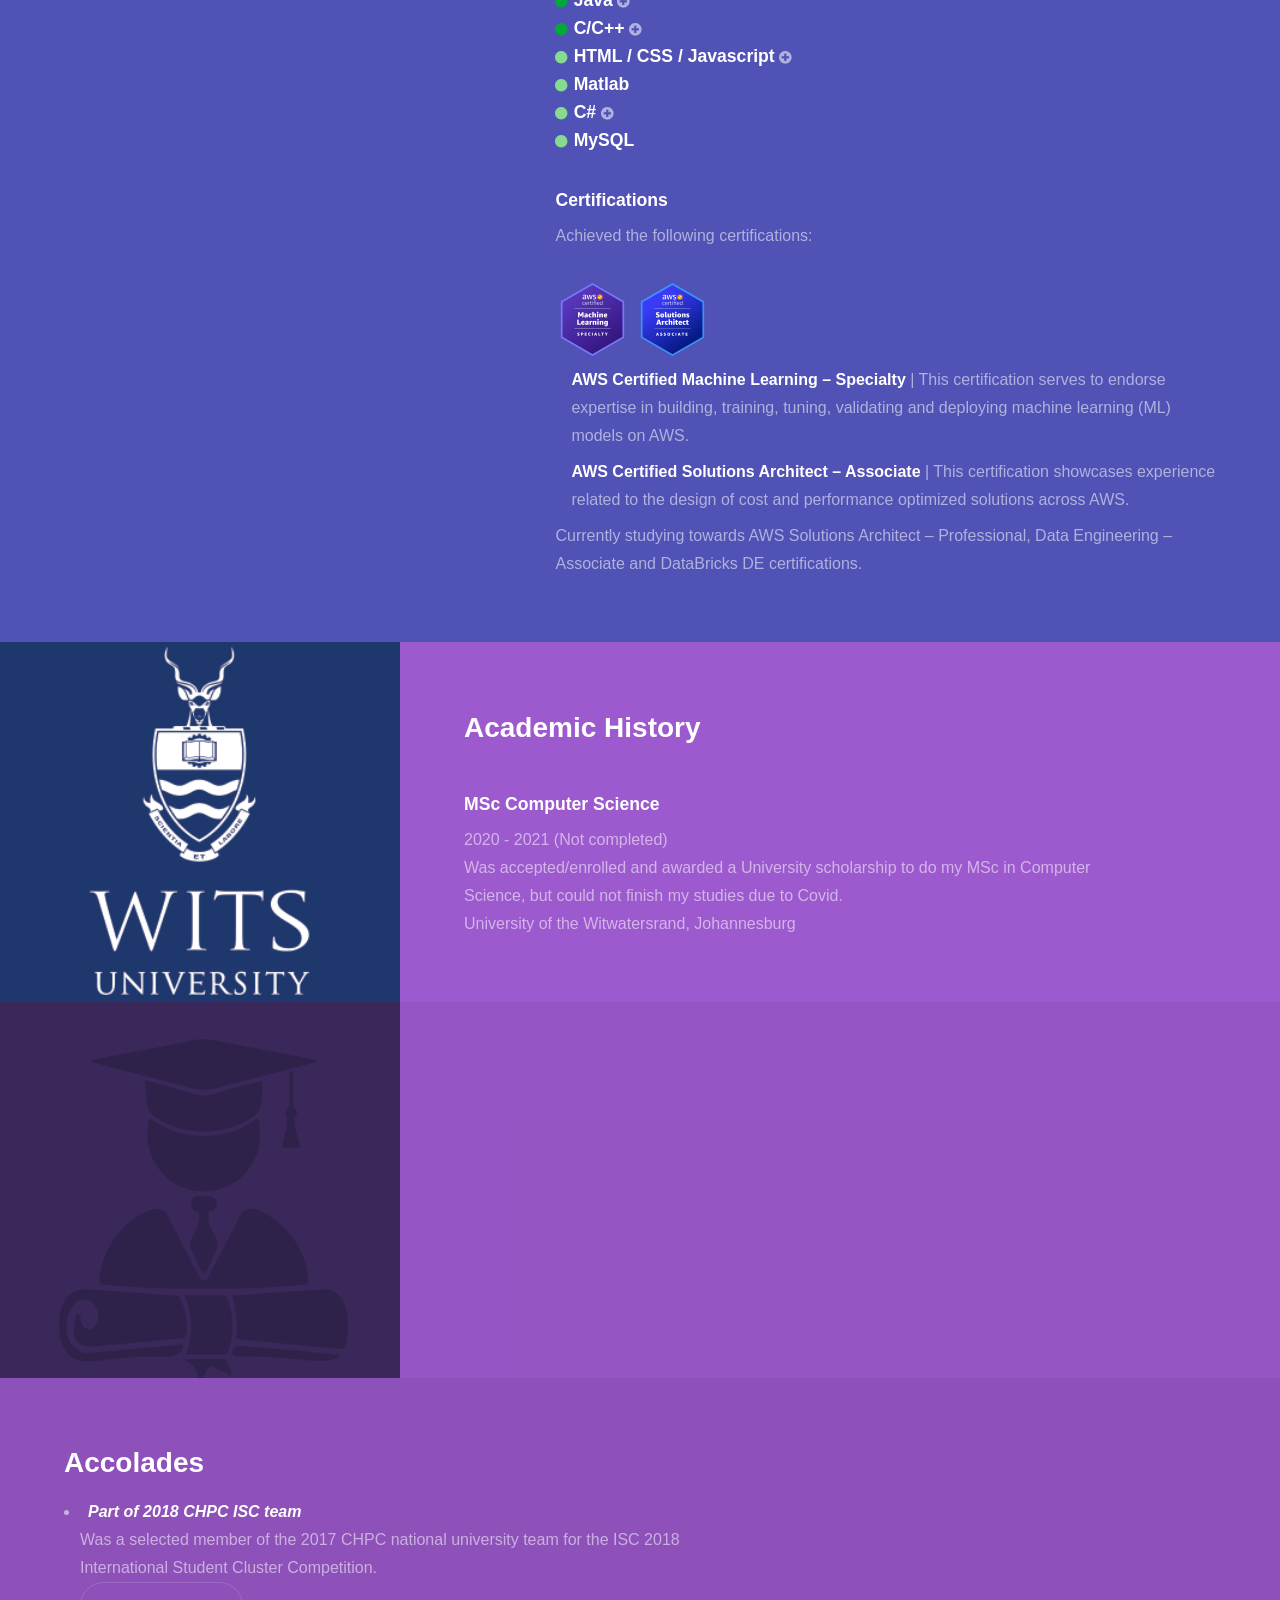
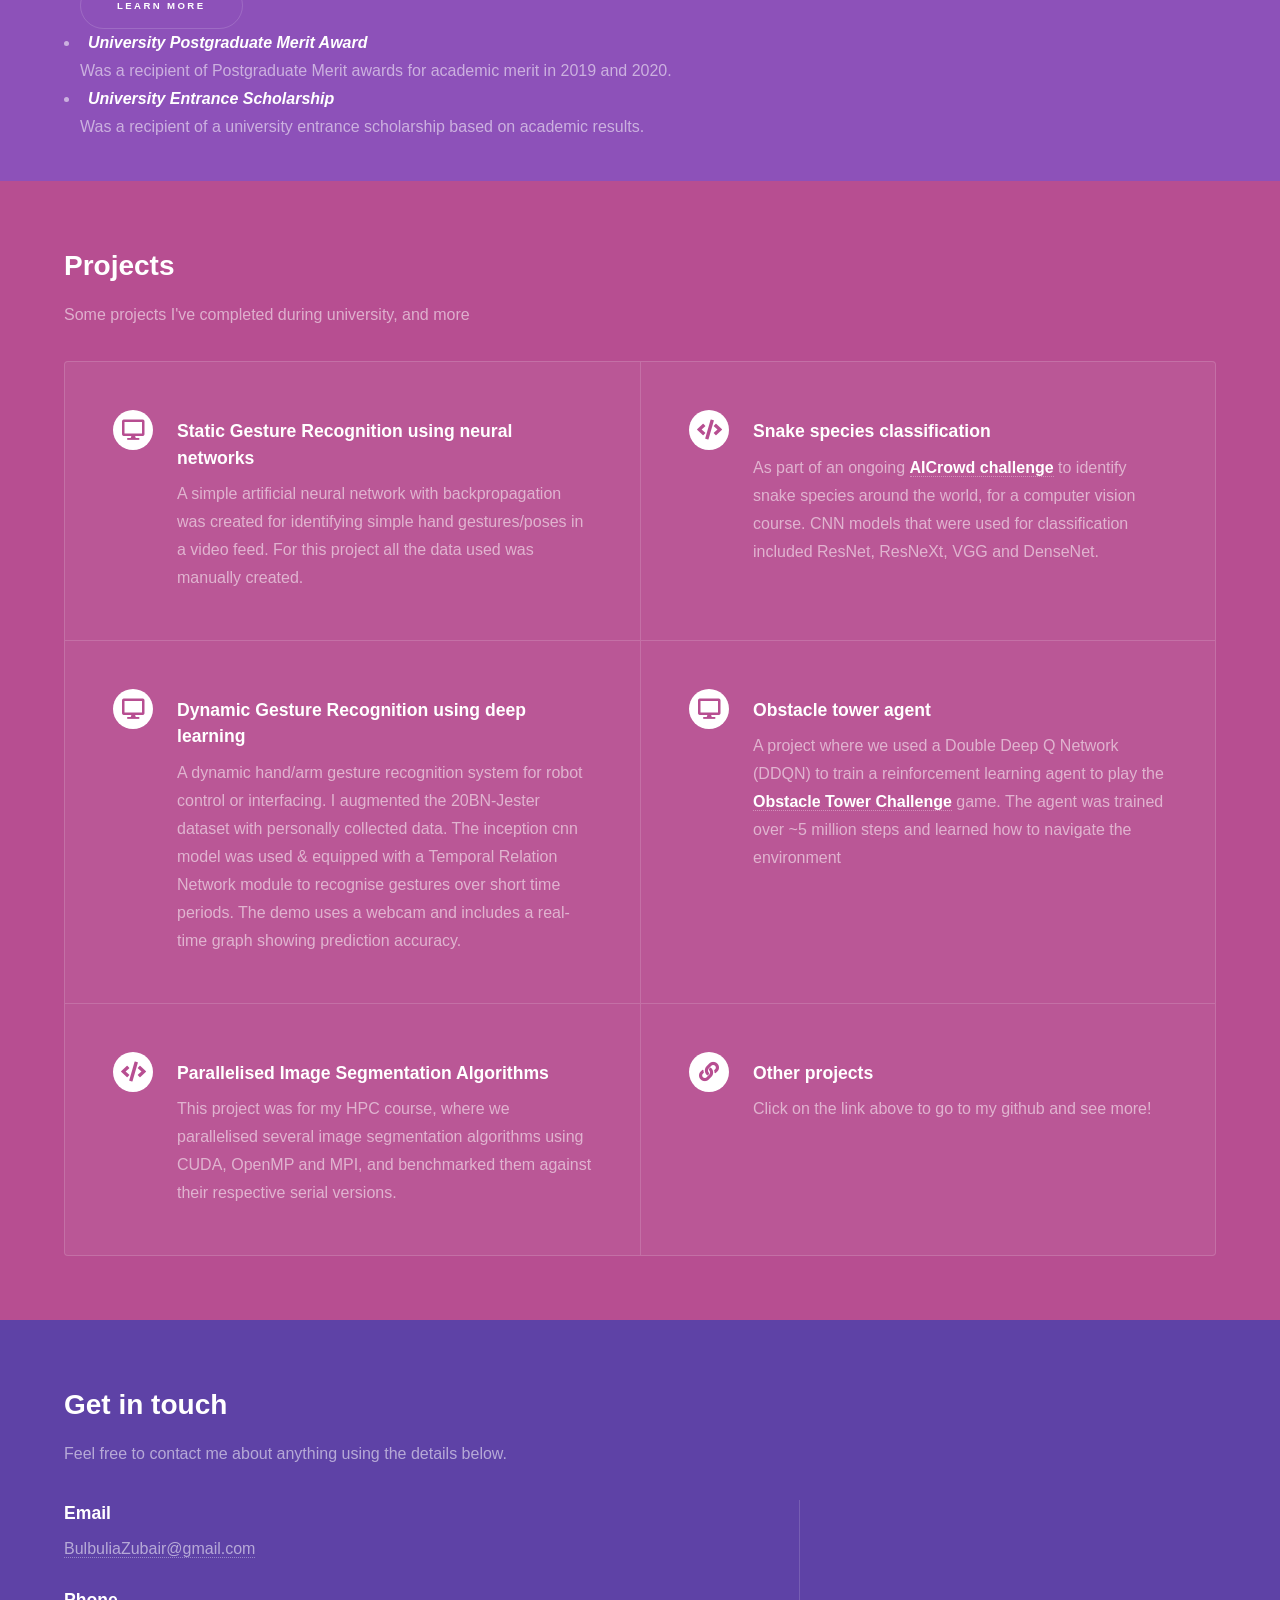
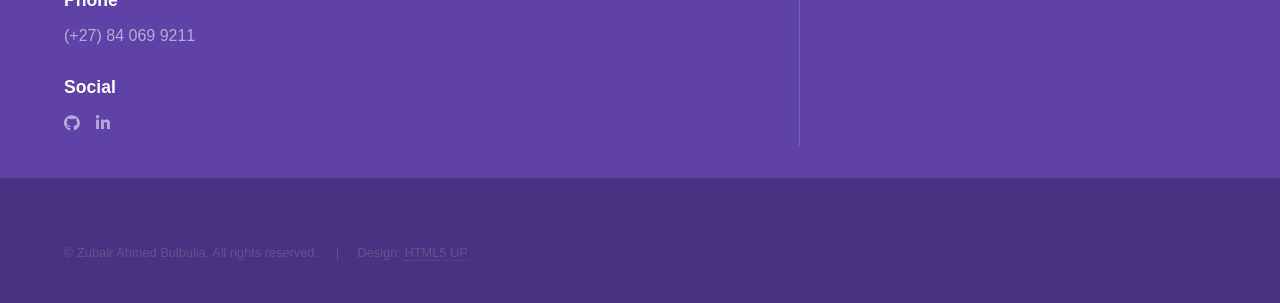
==== commit f081a330: "Minor updates updates re:certs" ====
--- a/index.html
+++ b/index.html
@@ -160,8 +160,8 @@
 							<div class="content">
 								<div class="inner">
 									<h2>Technical skills</h2>
-									<p>My self-assumed proficiency for various programming languages. Expand to see more about frameworks and libraries in my skill stack</p>
-									<h3>Languages</h3>
+									<p>My self-assumed proficiency for various programming languages and frameworks, as well as certifications achieved. Expand to see more about specific frameworks and libraries in my skill stack</p>
+									<h3>Languages/Frameworks</h3>
 										
 										<i class="icon solid fa-circle high"> </i>
 										<h3 class=inline>Big Data</h3> <i> <a href="javascript:void(0)"  id="bdexpand" class="icon solid fa-plus-circle plusbutton"></a> </i> <br>
@@ -288,6 +288,13 @@
 
 										<i class="icon solid fa-circle mid"> </i>
 										<h3 class=inline>MySQL</h3> <br>
+									<p></p>
+									<h3>Certifications</h3>
+									<p>Achieved the following certifications:</p>
+										<img src="images/AWS-Certified-Machine-Learning-Specialty_badge.png" alt="AWS Certified Machine Learning – Specialty" style="width:75px;height:75px;" data-position="center center" /> <img src="images/AWS-Certified-Solutions-Architect-Associate_badge.png" alt="AWS Certified Machine Learning – Specialty" style="width:75px;height:75px;" data-position="center center" />
+									 <ul><b>AWS Certified Machine Learning – Specialty</b>   | This certification serves to endorse expertise in building, training, tuning, validating and deploying machine learning (ML) models on AWS. </ul> 
+									 <ul><b>AWS Certified Solutions Architect – Associate</b> | This certification showcases experience related to the design of cost and performance optimized solutions across AWS. </ul>
+									Currently studying towards AWS Solutions Architect – Professional, Data Engineering – Associate and DataBricks DE certifications.</p>
 								</div>
 							</div>
 						</section>
